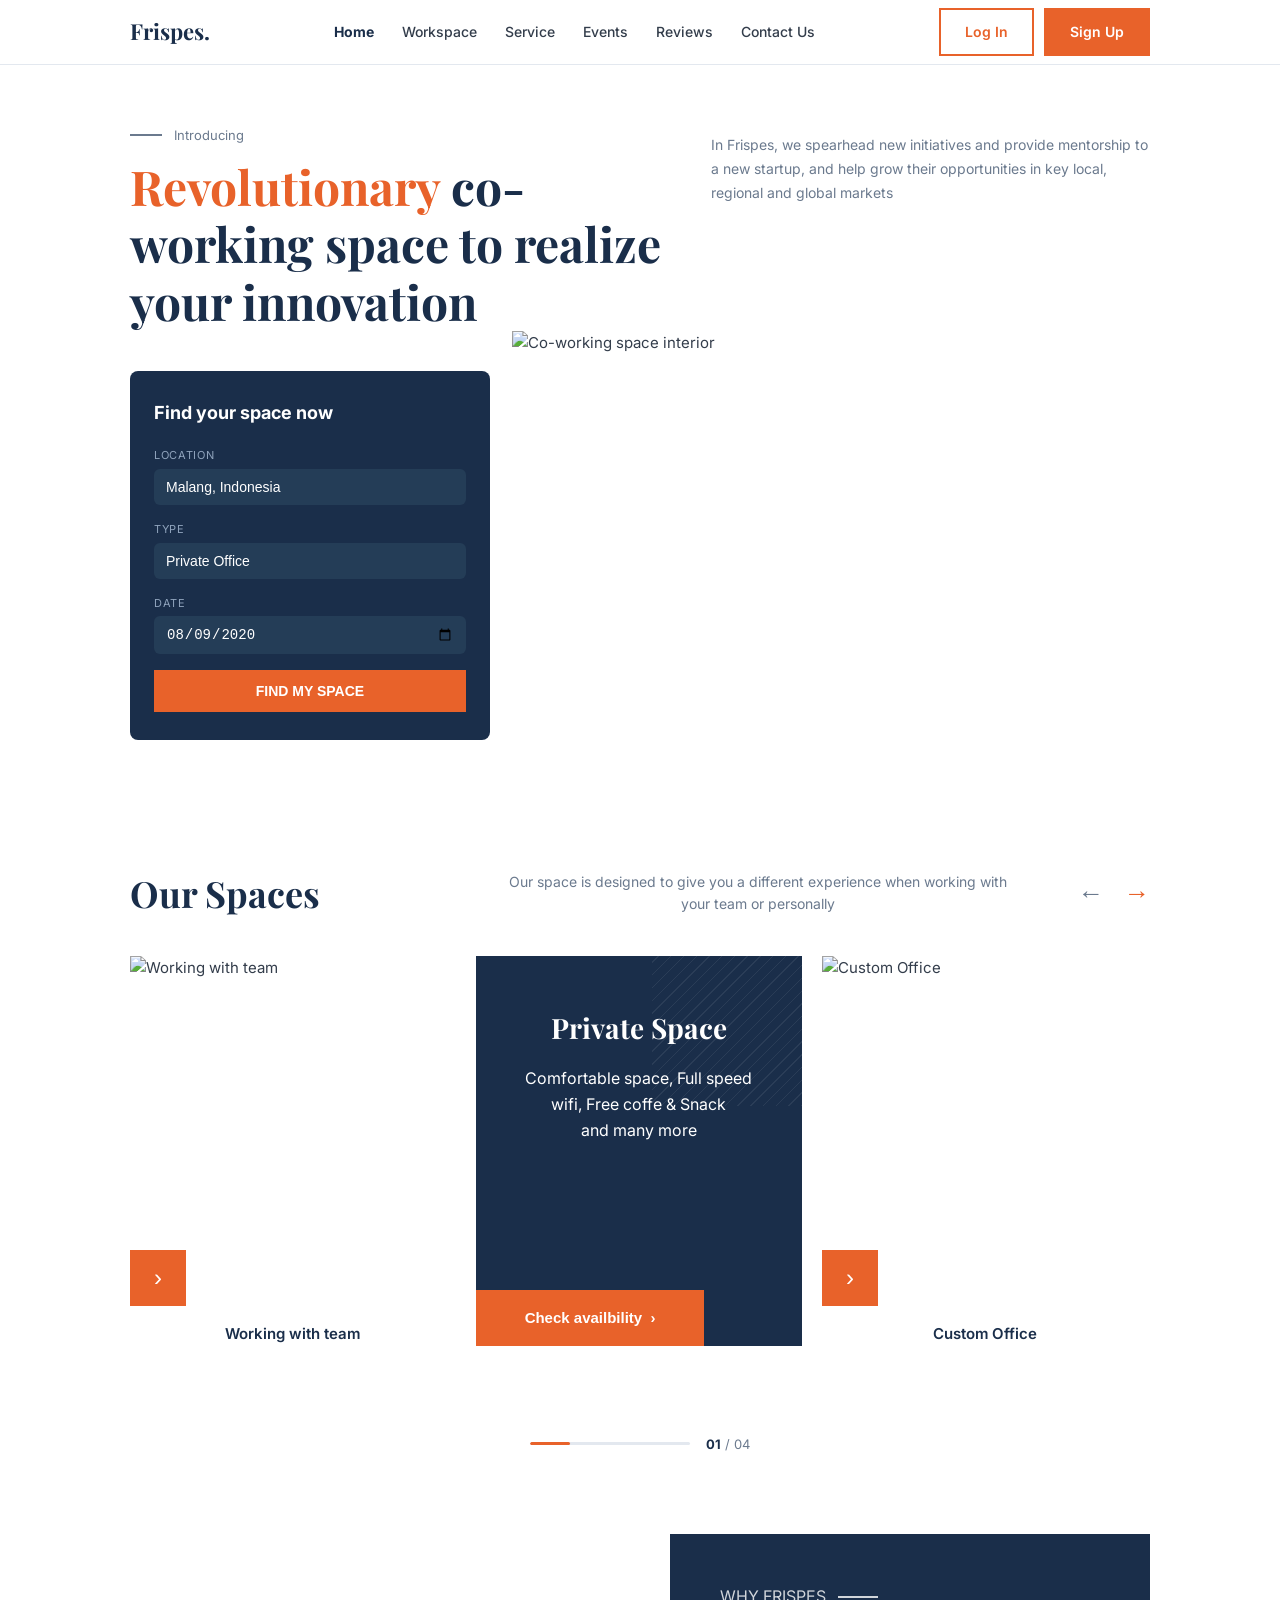
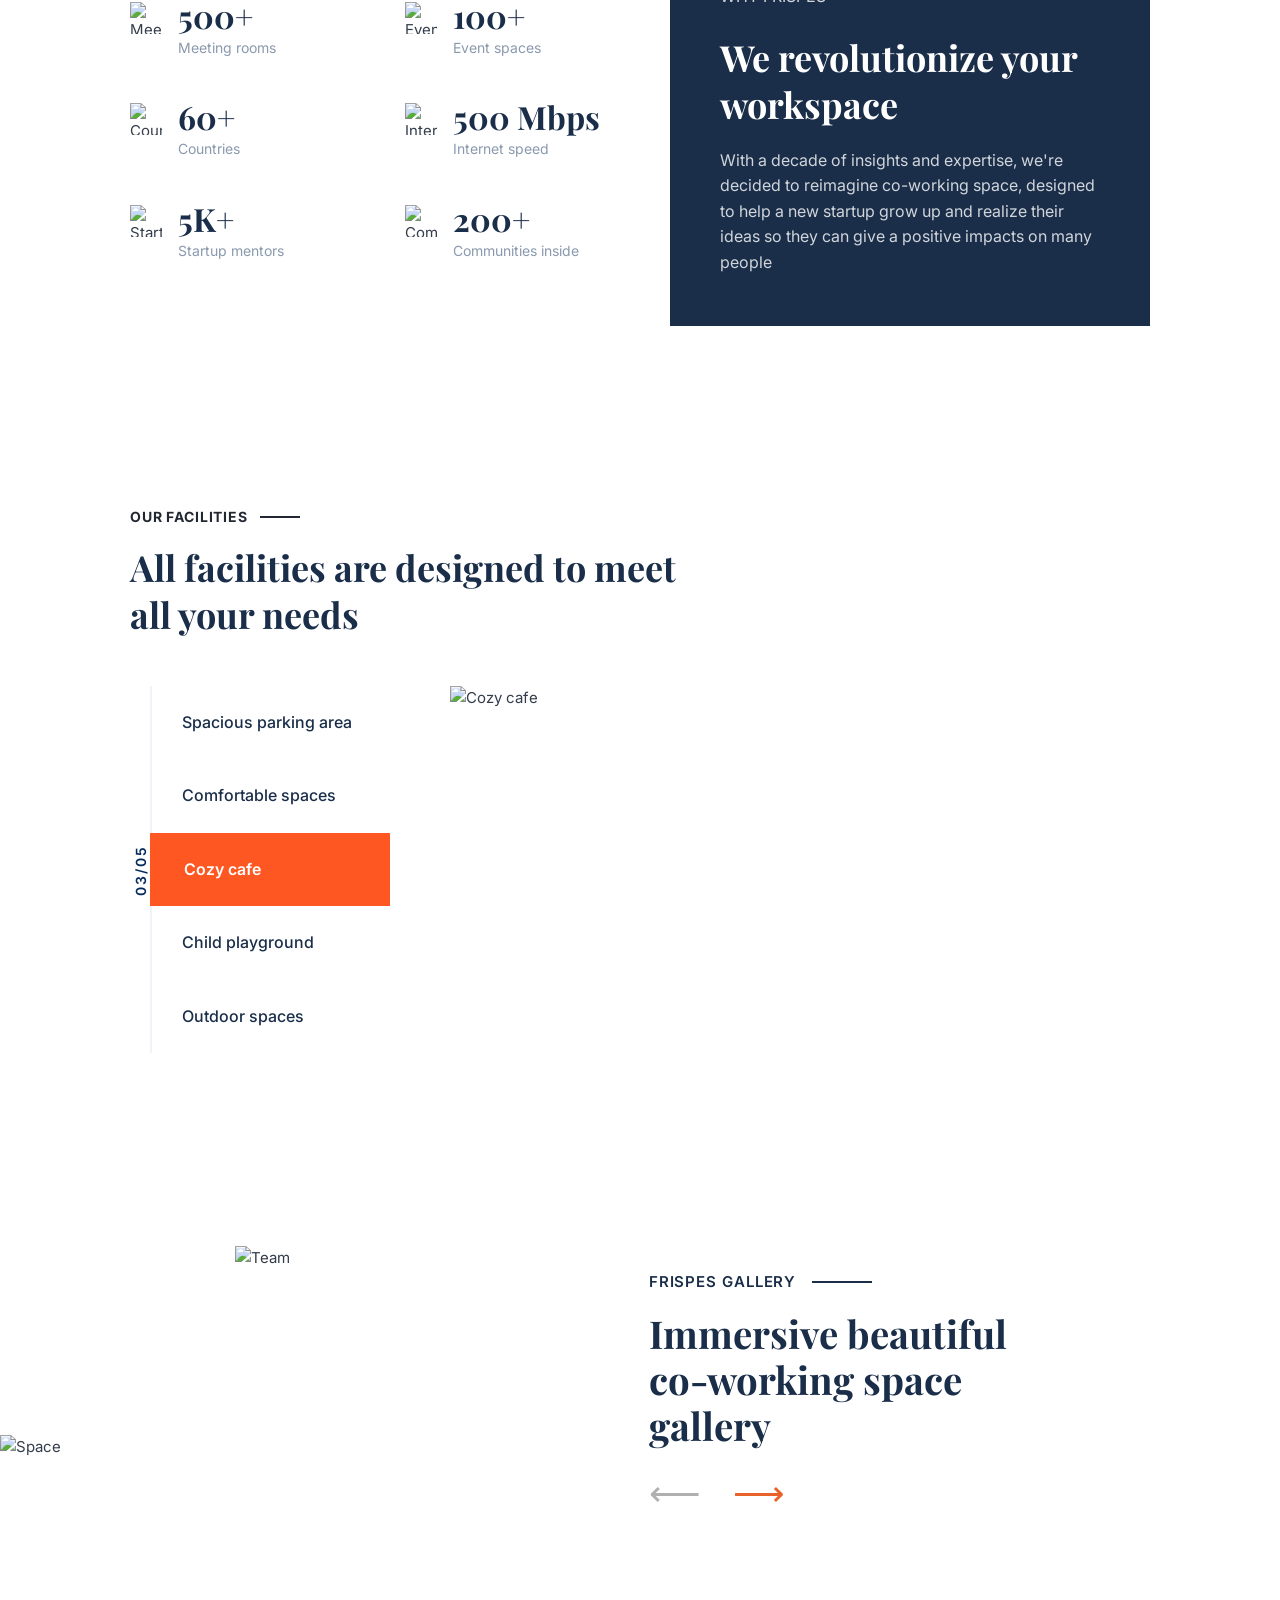
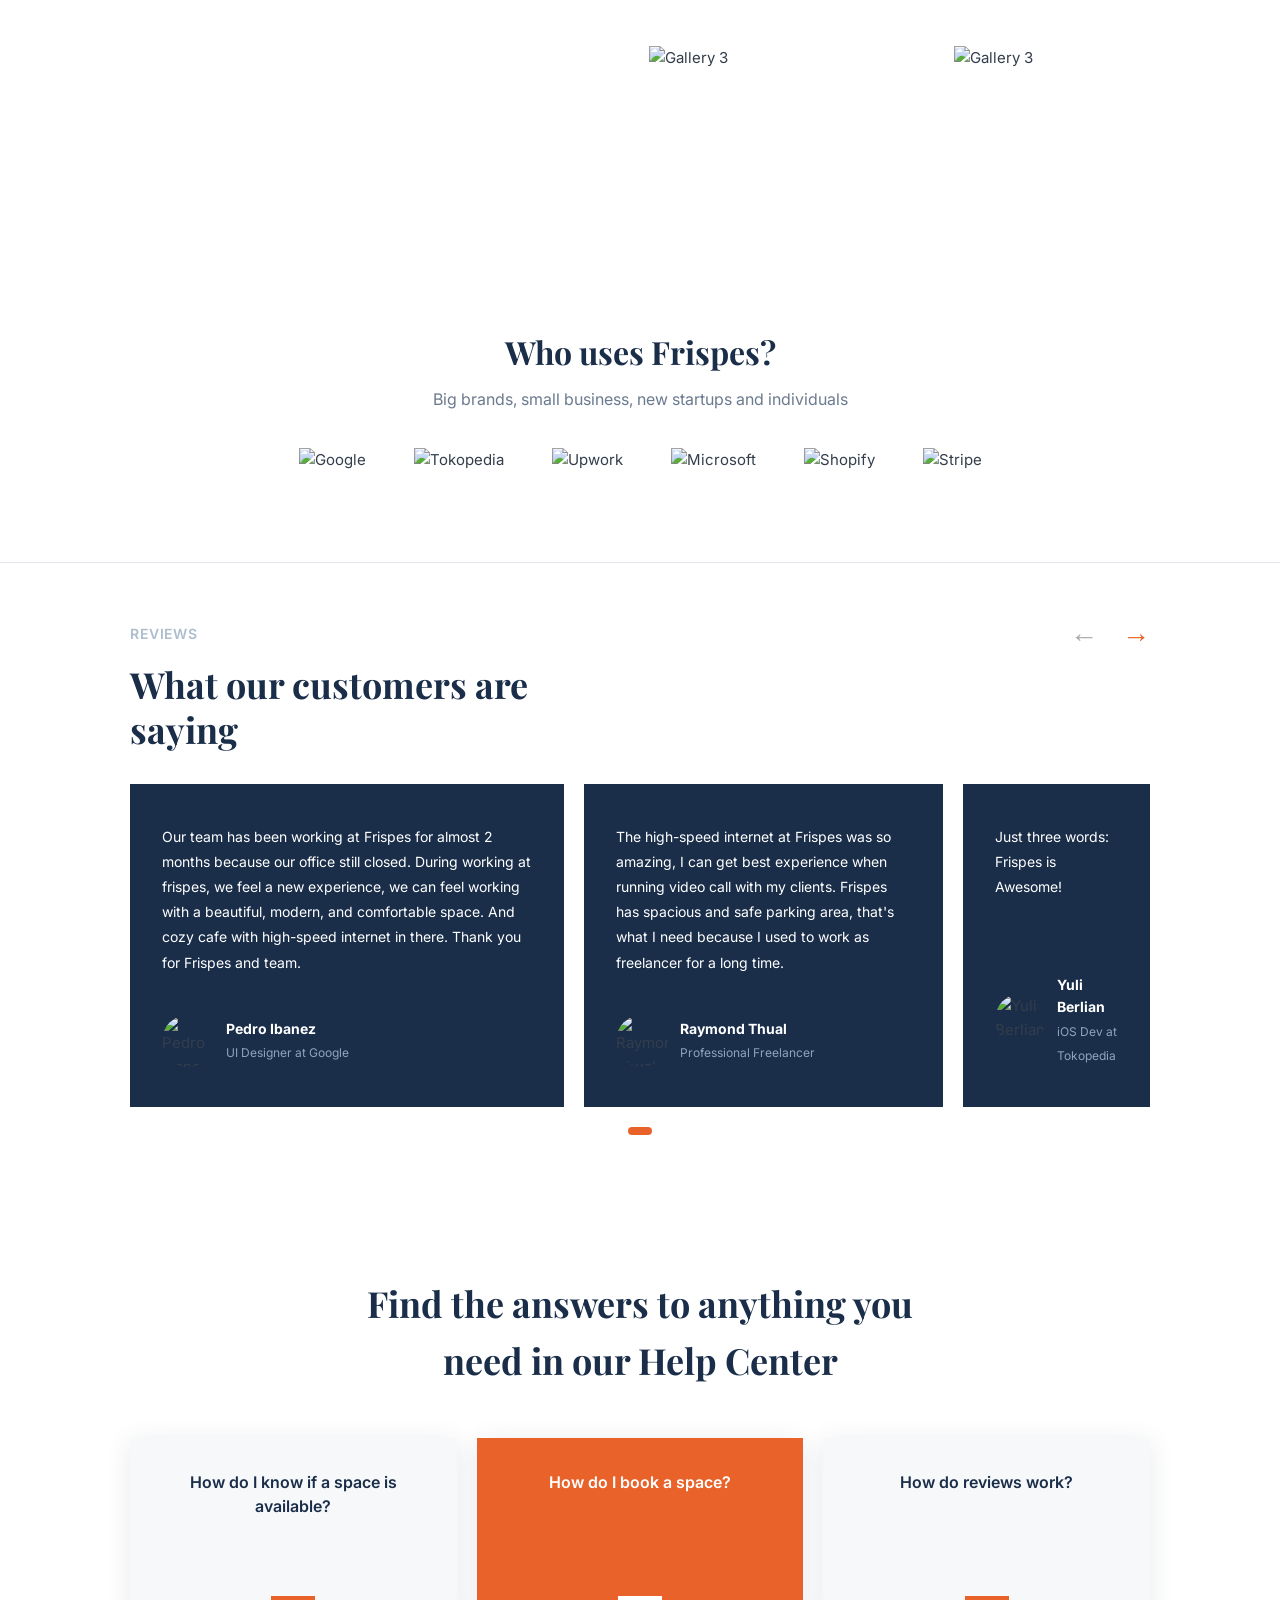
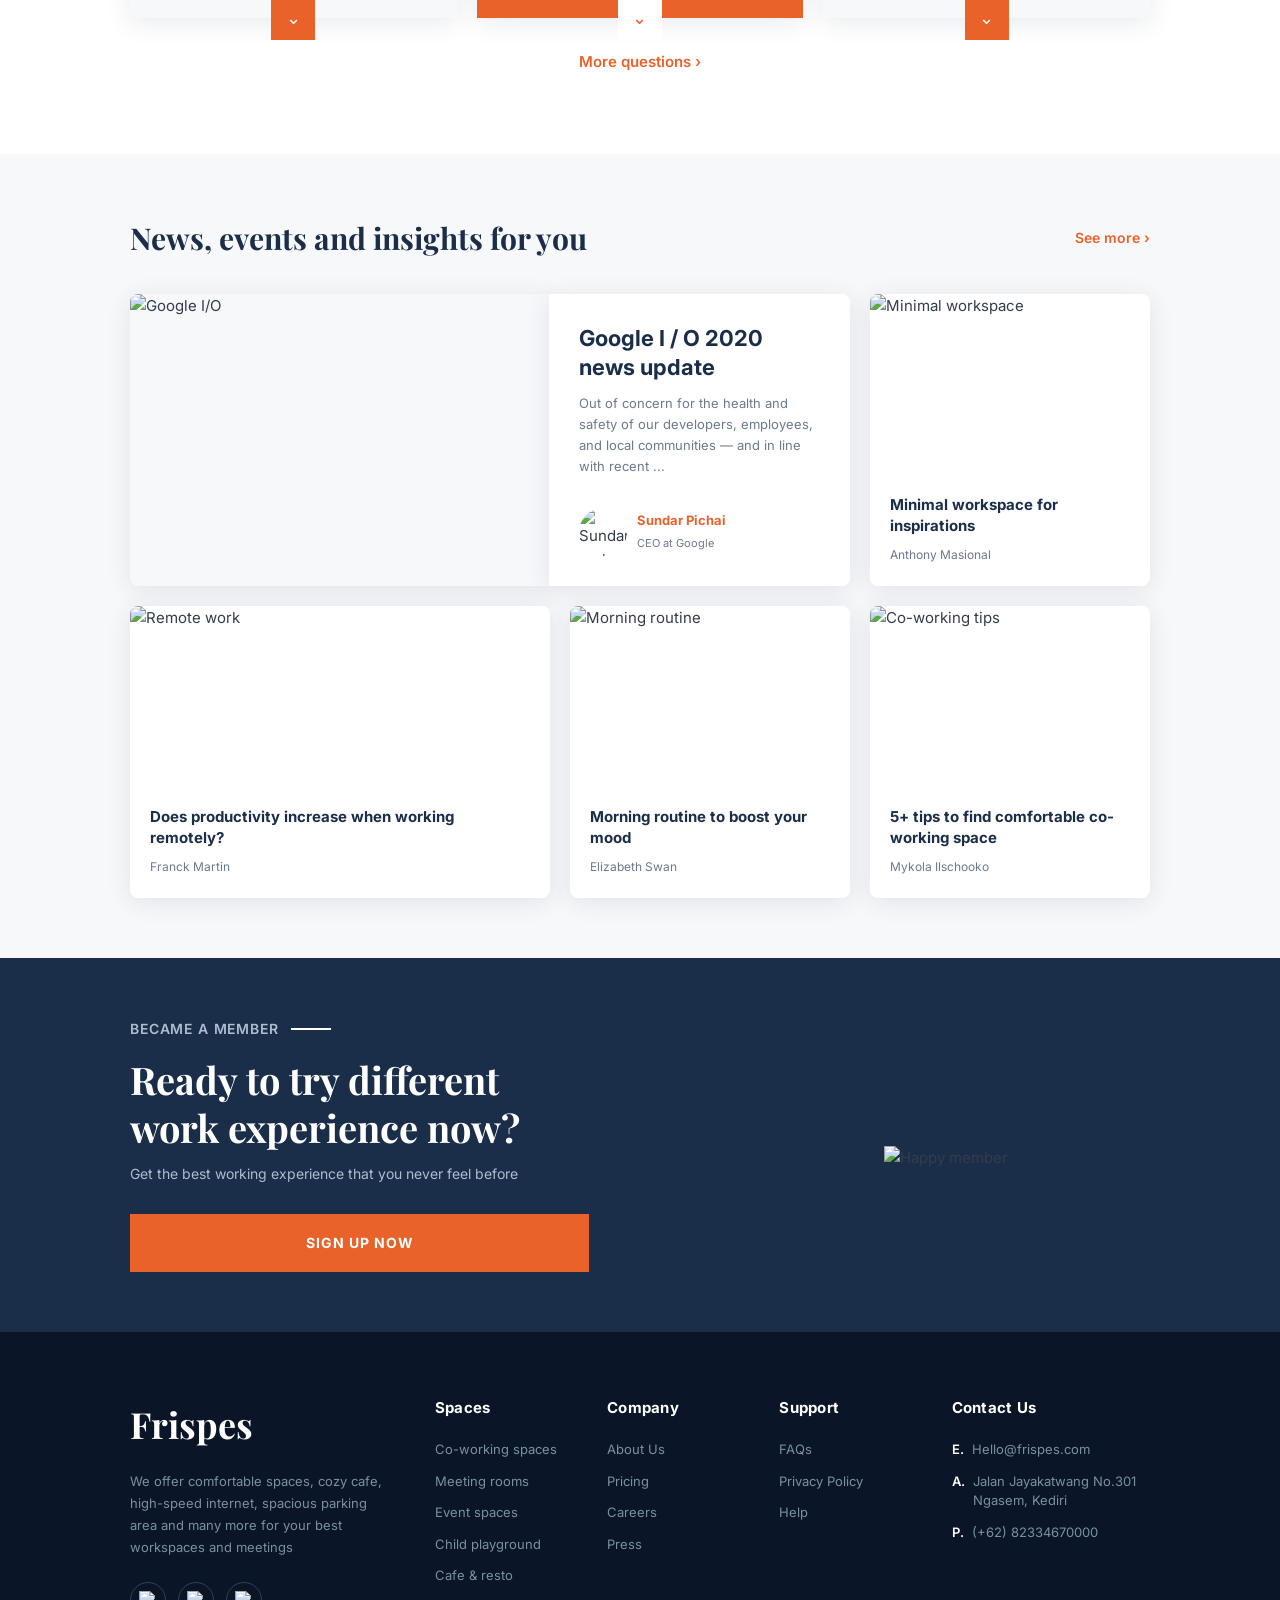
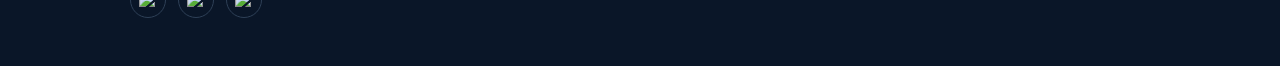
==== index.html @ fd24950b "Add files via upload" ====
<!DOCTYPE html>
<html lang="en">
<head>
  <meta charset="UTF-8" />
  <meta name="viewport" content="width=device-width, initial-scale=1.0" />
  <title>Frispes – Revolutionary Co-Working Space</title>
  <link rel="stylesheet" href="style.css" />
  <link href="https://fonts.googleapis.com/css2?family=Inter:wght@400;500;600;700&family=Playfair+Display:wght@700&display=swap" rel="stylesheet" />
</head>
<body>

  <!-- HEADER / NAV -->
  <header class="header" id="header">
    <div class="container header__inner">
      <a href="#" class="logo">Frispes.</a>
      <nav class="nav" id="nav">
        <ul class="nav__list">
          <li><a href="#" class="nav__link active">Home</a></li>
          <li><a href="#spaces" class="nav__link">Workspace</a></li>
          <li><a href="#facilities" class="nav__link">Service</a></li>
          <li><a href="#news" class="nav__link">Events</a></li>
          <li><a href="#reviews" class="nav__link">Reviews</a></li>
          <li><a href="#faq" class="nav__link">Contact Us</a></li>
        </ul>
      </nav>
      <div class="header__actions">
        <a href="#" class="btn btn--ghost">Log In</a>
        <a href="#" class="btn btn--primary">Sign Up</a>
      </div>
      <button class="burger" id="burger" aria-label="Toggle menu" aria-expanded="false">
        <span></span><span></span><span></span>
      </button>
    </div>
  </header>

  <!-- MOBILE NAV OVERLAY -->
  <div class="mobile-nav" id="mobileNav">
    <ul class="mobile-nav__list">
      <li><a href="#" class="mobile-nav__link">Home</a></li>
      <li><a href="#spaces" class="mobile-nav__link">Workspace</a></li>
      <li><a href="#facilities" class="mobile-nav__link">Service</a></li>
      <li><a href="#news" class="mobile-nav__link">Events</a></li>
      <li><a href="#reviews" class="mobile-nav__link">Reviews</a></li>
      <li><a href="#faq" class="mobile-nav__link">Contact Us</a></li>
      <li class="mobile-nav__actions">
        <a href="#" class="btn btn--ghost">Log In</a>
        <a href="#" class="btn btn--primary">Sign Up</a>
      </li>
    </ul>
  </div>

  <main>

    <!-- HERO -->
    <section class="hero">
      <!-- Top row: title left, description right -->
      <div class="container">
        <div class="hero__top">
          <div class="hero__top-left">
            <p class="hero__intro"><span class="hero__line"></span> Introducing</p>
            <h1 class="hero__title">
              <span class="accent">Revolutionary</span> co-working space to realize your innovation
            </h1>
          </div>
          <div class="hero__top-right">
            <p class="hero__desc">In Frispes, we spearhead new initiatives and provide mentorship to a new startup, and help grow their opportunities in key local, regional and global markets</p>
          </div>
        </div>
      </div>

      <!-- Bottom row: search card left overlaps photo right -->
      <div class="hero__stage">
        <div class="container hero__stage-inner">
          <div class="hero__search">
            <h3 class="search__title">Find your space now</h3>
            <div class="search__field">
              <label>Location</label>
              <select>
                <option>Malang, Indonesia</option>
                <option>Jakarta, Indonesia</option>
                <option>Surabaya, Indonesia</option>
              </select>
            </div>
            <div class="search__field">
              <label>Type</label>
              <select>
                <option>Private Office</option>
                <option>Co-working Space</option>
                <option>Meeting Room</option>
              </select>
            </div>
            <div class="search__field">
              <label>Date</label>
              <input type="date" value="2020-08-09" />
            </div>
            <button class="btn btn--primary btn--full">FIND MY SPACE</button>
          </div>
        </div>
        <!-- Photo bleeds to the right edge -->
        <div class="hero__photo">
          <img src="images/firstimage.png" alt="Co-working space interior" />
        </div>
      </div>
    </section>

   <section class="spaces" id="spaces">
  <div class="container">
    
    <div class="spaces__header">
      <h2 class="section-title">Our Spaces</h2>
      <div class="spaces__header-right">
        <p class="section-desc">Our space is designed to give you a different experience when working with your team or personally</p>
        <div class="spaces__arrows">
          <button class="spaces-arrow spaces-arrow--prev" id="spacesPrev" aria-label="Previous">&#8592;</button>
          <button class="spaces-arrow spaces-arrow--next" id="spacesNext" aria-label="Next">&#8594;</button>
        </div>
      </div>
    </div>

    <div class="spaces__track-wrap">
      <div class="spaces__track" id="spacesSlider">

        <div class="scard scard--img">
          <div class="scard__img-wrap">
            <img src="images/ourspaceimage1.png" alt="Working with team" />
            <button class="scard__arrow">&#8250;</button>
          </div>
          <p class="scard__label">Working with team</p>
        </div>

        <div class="scard scard--dark">
          <div class="scard__pattern"></div>
          <div class="scard__dark-body">
            <h3>Private Space</h3>
            <p>Comfortable space, Full speed<br>wifi, Free coffe &amp; Snack<br>and many more</p>
          </div>
          <button class="scard__check">Check availbility &nbsp;&#8250;</button>
        </div>

        <div class="scard scard--img">
          <div class="scard__img-wrap">
            <img src="images/ourspaceimage2.png" alt="Custom Office" />
            <button class="scard__arrow">&#8250;</button>
          </div>
          <p class="scard__label">Custom Office</p>
        </div>

        <div class="scard scard--img">
          <div class="scard__img-wrap">
            <img src="images/ourspaceimage3.png" alt="Co-working Space" />
            <button class="scard__arrow">&#8250;</button>
          </div>
          <p class="scard__label">Co-working Space</p>
        </div>

      </div>
    </div>
    
  </div>
</section>

    <div class="spaces__footer">
      <div class="spaces__progress">
        <div class="spaces__progress-bar" id="spacesBar"></div>
      </div>
      <p class="spaces__counter"><strong id="spacesIdx">01</strong> / 04</p>
    </div>

  </div>
</section>

    <!-- STATS + WHY FRISPES -->
 <section class="stats-why">
  <div class="container stats-why__inner">
    
    <div class="stats">
      <div class="stat">
        <img src="images/iconsection3.png" alt="Meeting rooms" class="stat__icon" />
        <div>
          <strong>500+</strong>
          <span>Meeting rooms</span>
        </div>
      </div>
      <div class="stat">
        <img src="images/icon2section3.png" alt="Event spaces" class="stat__icon" />
        <div>
          <strong>100+</strong>
          <span>Event spaces</span>
        </div>
      </div>
      <div class="stat">
        <img src="images/icon6section3.png" alt="Countries" class="stat__icon" />
        <div>
          <strong>60+</strong>
          <span>Countries</span>
        </div>
      </div>
      <div class="stat">
        <img src="images/icon3section3.png" alt="Internet speed" class="stat__icon" />
        <div>
          <strong>500 Mbps</strong>
          <span>Internet speed</span>
        </div>
      </div>
      <div class="stat">
        <img src="images/icon4section3.png" alt="Startup mentors" class="stat__icon" />
        <div>
          <strong>5K+</strong>
          <span>Startup mentors</span>
        </div>
      </div>
      <div class="stat">
        <img src="images/icon5section3.png" alt="Communities inside" class="stat__icon" />
        <div>
          <strong>200+</strong>
          <span>Communities inside</span>
        </div>
      </div>
    </div>
    <div class="why-card">
      <p class="why-card__eyebrow">Why Frispes <span class="why-card__line"></span></p>
      <h2>We revolutionize your workspace</h2>
      <p>With a decade of insights and expertise, we're decided to reimagine co-working space, designed to help a new startup grow up and realize their ideas so they can give a positive impacts on many people</p>
    </div>

  </div>
</section>

    <!-- FACILITIES -->
    <section class="facilities" id="facilities">
      <div class="container">
        <p class="eyebrow">Our Facilities <span class="eyebrow__line"></span></p>
        <h2 class="section-title">All facilities are designed to meet all your needs</h2>

 <div class="facilities__inner">
  <div class="facilities__tabs">
    <div class="facilities__counter">03/05</div>
    <ul class="tab-list" id="facilityTabs">
      <li class="tab-item">Spacious parking area</li>
      <li class="tab-item">Comfortable spaces</li>
      <li class="tab-item active">Cozy cafe</li> 
      <li class="tab-item">Child playground</li>
      <li class="tab-item">Outdoor spaces</li>
    </ul>
  </div>
  
  <!-- ПРАВА ЧАСТИНА (ВСІ ТВОЇ ФОТО ТУТ) -->
  <div class="facilities__img" id="facilityImages">
    <!-- Просто міняй src у цих тегах на свої фото -->
    <img src="images/parking.png" alt="Parking" />
    <img src="images/comfortable.png" alt="Spaces" />
    <img src="images/facilitiessectionoimage.png" alt="Cozy cafe" class="active" /> <!-- Ця фотка активна за замовчуванням -->
    <img src="images/playground.png" alt="Playground" />
    <img src="images/outdoor.png" alt="Outdoor" />
            </div>
        </div>
      </div>
    </section>

    <!-- GALLERY -->
<section class="gallery">
  <div class="gallery__bleed">
    <img src="images/immersive1.png" alt="Space" />
  </div>
  <div class="gallery__center">
    <img src="images/immersive2.png" alt="Team" />
  </div>
  <div class="gallery__right">
    <div class="gallery__text">
      <p class="eyebrow">Frispes gallery <span class="eyebrow__line"></span></p>
      <h2>Immersive beautiful co-working space gallery</h2>
      <div class="gallery__arrows">
        <button class="g-arrow g-arrow--prev">&#10229;</button>
        <button class="g-arrow g-arrow--next">&#10230;</button>
      </div>
    </div>
    <div class="gallery__thumbs">
         <img src="images/immersive3.png" alt="Gallery 3" />  <!-- ця є? -->
      <img src="images/immersive4.png" alt="Gallery 3" />
    </div>
  </div>
</section>

    <!-- WHO USES -->
    <section class="brands">
      <div class="container brands__inner">
        <h3>Who uses Frispes?</h3>
        <p>Big brands, small business, new startups and individuals</p>
        <div class="brands__logos">
          <img src="images/google.png" alt="Google" />
          <img src="images/tokopedia.png" alt="Tokopedia" />
          <img src="images/upmywork.png" alt="Upwork" />
          <img src="images/microsoft.png" alt="Microsoft" />
          <img src="images/shopify.png" alt="Shopify" />
          <img src="images/stripe.png" alt="Stripe" />
        </div>
      </div>
    </section>

    <!-- REVIEWS -->
    <section class="reviews" id="reviews">
      <div class="container">
        <div class="section-header">
          <div class="section-header__left">
            <p class="eyebrow">Reviews <span class="eyebrow__line"></span></p>
            <h2 class="section-title">What our customers are saying</h2>
          </div>
          <div class="section-header__right">
            <div class="slider-arrows">
              <button class="arrow arrow--prev" id="reviewsPrev" aria-label="Previous">&#8592;</button>
              <button class="arrow arrow--next" id="reviewsNext" aria-label="Next">&#8594;</button>
            </div>
          </div>
        </div>

        <div class="reviews__grid" id="reviewsSlider">
          <div class="review-card review-card--dark">
            <p>Our team has been working at Frispes for almost 2 months because our office still closed. During working at frispes, we feel a new experience, we can feel working with a beautiful, modern, and comfortable space. And cozy cafe with high-speed internet in there. Thank you for Frispes and team.</p>
            <div class="review-card__author">
              <img src="images/pedroilbanez.png" alt="Pedro Ibanez" />
              <div>
                <strong>Pedro Ibanez</strong>
                <span>UI Designer at Google</span>
              </div>
            </div>
          </div>
          <div class="review-card">
            <p>The high-speed internet at Frispes was so amazing, I can get best experience when running video call with my clients. Frispes has spacious and safe parking area, that's what I need because I used to work as freelancer for a long time.</p>
            <div class="review-card__author">
              <img src="images/raymondthual.png" alt="Raymond Thual" />
              <div>
                <strong>Raymond Thual</strong>
                <span>Professional Freelancer</span>
              </div>
            </div>
          </div>
          <div class="review-card">
            <p>Just three words: Frispes is Awesome!</p>
            <div class="review-card__author">
              <img src="images/yuliverlian.png" alt="Yuli Berlian" />
              <div>
                <strong>Yuli Berlian</strong>
                <span>iOS Dev at Tokopedia</span>
              </div>
            </div>
          </div>
        </div>

        <div class="slider-dots" id="reviewsDots">
          <span class="dot active"></span>
          <span class="dot"></span>
          <span class="dot"></span>
        </div>
      </div>
    </section>

    <!-- FAQ -->
    <section class="faq" id="faq">
      <div class="container faq__inner">
        <h2>Find the answers to anything you need in our Help Center</h2>
        <div class="faq__cards">
          <div class="faq-card">
            <p>How do I know if a space is available?</p>
            <button class="faq-card__btn">&#8964;</button>
          </div>
          <div class="faq-card faq-card--active">
            <p>How do I book a space?</p>
            <button class="faq-card__btn">&#8964;</button>
          </div>
          <div class="faq-card">
            <p>How do reviews work?</p>
            <button class="faq-card__btn">&#8964;</button>
          </div>
        </div>
        <a href="#" class="faq__more">More questions &#8250;</a>
      </div>
    </section>

   <section class="news" id="news">
  <div class="container">
    <div class="news__header">
      <h2>News, events and insights for you</h2>
      <a href="#" class="news__more">See more &#8250;</a>
    </div>

    <div class="news__grid">

      <div class="news-feat-img">
        <img src="images/news1.png" alt="Google I/O" />
      </div>

      <div class="news-feat-text">
        <h3>Google I / O 2020 news update</h3>
        <p>Out of concern for the health and safety of our developers, employees, and local communities — and in line with recent ...</p>
        <div class="news-card__author">
          <img src="images/sundari.png" alt="Sundar Pichai" />
          <div>
            <strong>Sundar Pichai</strong>
            <span>CEO at Google</span>
          </div>
        </div>
      </div>

      <div class="news-card news-small">
        <img src="images/news2.png" alt="Minimal workspace" />
        <div class="news-card__body">
          <h4>Minimal workspace for inspirations</h4>
          <span>Anthony Masional</span>
        </div>
      </div>

      <div class="news-card news-small">
        <img src="images/news3.png" alt="Remote work" />
        <div class="news-card__body">
          <h4>Does productivity increase when working remotely?</h4>
          <span>Franck Martin</span>
        </div>
      </div>

      <div class="news-card news-small">
        <img src="images/news4.png" alt="Morning routine" />
        <div class="news-card__body">
          <h4>Morning routine to boost your mood</h4>
          <span>Elizabeth Swan</span>
        </div>
      </div>

      <div class="news-card news-small">
        <img src="images/news5.png" alt="Co-working tips" />
        <div class="news-card__body">
          <h4>5+ tips to find comfortable co-working space</h4>
          <span>Mykola Ilschooko</span>
        </div>
      </div>

    </div>
  </div>
</section>

    <!-- CTA BANNER -->
    <section class="cta-banner">
      <div class="container cta-banner__inner">
        <div class="cta-banner__text">
          <p class="eyebrow">Became a member <span class="eyebrow__line"></span></p>
          <h2>Ready to try different work experience now?</h2>
          <p>Get the best working experience that you never feel before</p>
          <a href="#" class="btn btn--primary">SIGN UP NOW</a>
        </div>
        <div class="cta-banner__img">
          <img src="images/workerindia.png" alt="Happy member" />
        </div>
      </div>
    </section>

  </main>

  <!-- FOOTER -->
 <footer class="footer">
  <div class="container footer__inner">
    <div class="footer__brand">
      <a href="#" class="logo logo--white">Frispes</a>
      <p>We offer comfortable spaces, cozy cafe, high-speed internet, spacious parking area and many more for your best workspaces and meetings</p>
    <div class="footer__socials">
  <a href="#" aria-label="Instagram" class="footer__social-link">
    <img src="images/instagramicon.png" alt="Instagram">
  </a>
  <a href="#" aria-label="YouTube" class="footer__social-link">
    <img src="images/youtubeicon.png" alt="YouTube">
  </a>
  <a href="#" aria-label="Facebook" class="footer__social-link">
    <img src="images/facebookicon.png" alt="Facebook">
  </a>
</div>
    </div>

    <div class="footer__col">
      <h4>Spaces</h4>
      <ul>
        <li><a href="#">Co-working spaces</a></li>
        <li><a href="#">Meeting rooms</a></li>
        <li><a href="#">Event spaces</a></li>
        <li><a href="#">Child playground</a></li>
        <li><a href="#">Cafe &amp; resto</a></li>
      </ul>
    </div>
    <div class="footer__col">
      <h4>Company</h4>
      <ul>
        <li><a href="#">About Us</a></li>
        <li><a href="#">Pricing</a></li>
        <li><a href="#">Careers</a></li>
        <li><a href="#">Press</a></li>
      </ul>
    </div>
    <div class="footer__col">
      <h4>Support</h4>
      <ul>
        <li><a href="#">FAQs</a></li>
        <li><a href="#">Privacy Policy</a></li>
        <li><a href="#">Help</a></li>
      </ul>
    </div>
    <div class="footer__col">
      <h4>Contact Us</h4>
      <ul class="footer__contact">
        <li><span class="contact-label">E.</span> Hello@frispes.com</li>
        <li><span class="contact-label">A.</span> Jalan Jayakatwang No.301 Ngasem, Kediri</li>
        <li><span class="contact-label">P.</span> (+62) 82334670000</li>
      </ul>
    </div>
  </div>
</footer>

  <script src="script.js"></script>
</body>
</html>
---- style.css ----
/* =========================================
   FRISPES – style.css
   Mobile-first, breakpoints:
   320–480 | 481–768 | 769–1024 | 1025–1200 | 1201+
   ========================================= */

/* --- RESET & BASE --- */
*, *::before, *::after { box-sizing: border-box; margin: 0; padding: 0; }

:root {
  --navy:   #1A2E4A;
  --orange: #E8622A;
  --white:  #FFFFFF;
  --light:  #F7F8FA;
  --text:   #333D4B;
  --muted:  #6B7A8E;
  --border: #E3E8EF;

  --font-body:    'Inter', sans-serif;
  --font-display: 'Playfair Display', serif;

  --radius: 8px;
  --shadow: 0 4px 24px rgba(26,46,74,.10);
  --transition: .25s ease;

  --container: 1180px;
  --px: 20px;
}

html { scroll-behavior: smooth; }

body {
  font-family: var(--font-body);
  color: var(--text);
  background: var(--white);
  line-height: 1.6;
  font-size: 15px;
}

img { display: block; max-width: 100%; height: auto; object-fit: cover; }
ul  { list-style: none; }
a   { text-decoration: none; color: inherit; }

/* --- UTILITIES --- */
.container {
  width: 100%;
  max-width: var(--container);
  margin: 0 auto;
  padding: 0 var(--px);
}

.accent { color: var(--orange); }

.btn {
  display: inline-flex;
  align-items: center;
  justify-content: center;
  gap: 6px;
  padding: 11px 24px;
  font-size: 14px;
  font-weight: 600;
  cursor: pointer;
  transition: var(--transition);
  border: 2px solid transparent;
  white-space: nowrap;
}
.btn--primary {
  background: var(--orange);
  color: var(--white);
  border-color: var(--orange);
}
.btn--primary:hover { background: #c94e1a; border-color: #c94e1a; }
.btn--ghost {
  background: transparent;
  color: var(--orange);
  border-color: var(--orange);
}
.btn--ghost:hover { background: var(--orange); color: var(--white); }
.btn--full { width: 100%; }

.eyebrow {
  display: flex;
  align-items: center;
  gap: 12px;
  font-size: 13px;
  font-weight: 600;
  color: var(--navy);
  text-transform: uppercase;
  letter-spacing: .06em;
  margin-bottom: 12px;
}

.section-title {
  font-family: var(--font-display);
  font-size: clamp(22px, 4vw, 36px);
  color: var(--navy);
  line-height: 1.25;
}

.section-header {
  display: flex;
  flex-wrap: wrap;
  gap: 16px;
  align-items: flex-start;
  justify-content: space-between;
  margin-bottom: 32px;
}
.section-header__left { flex: 1 1 200px; }
.section-header__right {
  flex: 1 1 200px;
  display: flex;
  flex-direction: column;
  align-items: flex-end;
  gap: 12px;
}
.section-header__right .section-desc {
  color: var(--muted);
  font-size: 14px;
  text-align: right;
}

.slider-arrows {
  display: flex;
  gap: 10px;
}
.arrow {
  width: 40px;
  height: 40px;
  border-radius: 50%;
  border: 2px solid var(--border);
  background: var(--white);
  cursor: pointer;
  font-size: 18px;
  display: flex;
  align-items: center;
  justify-content: center;
  transition: var(--transition);
}
.arrow--next { border-color: var(--orange); color: var(--orange); }
.arrow:hover { background: var(--orange); color: var(--white); border-color: var(--orange); }

.slider-dots {
  display: flex;
  justify-content: center;
  gap: 8px;
  margin-top: 20px;
}
.dot {
  width: 8px;
  height: 8px;
  border-radius: 50%;
  background: var(--border);
  cursor: pointer;
  transition: var(--transition);
}
.dot.active { background: var(--orange); width: 24px; border-radius: 4px; }

/* --- HEADER --- */
.header {
  position: sticky;
  top: 0;
  z-index: 100;
  background: var(--white);
  border-bottom: 1px solid var(--border);
}
.header__inner {
  display: flex;
  align-items: center;
  justify-content: space-between;
  height: 64px;
  gap: 16px;
}

.logo {
  font-family: var(--font-display);
  font-size: 22px;
  font-weight: 700;
  color: var(--navy);
  flex-shrink: 0;
}
.logo--white { color: var(--white); }

.nav { display: none; }

.nav__list {
  display: flex;
  gap: 28px;
}
.nav__link {
  font-size: 14px;
  font-weight: 500;
  color: var(--text);
  transition: var(--transition);
}
.nav__link:hover, .nav__link.active { color: var(--navy); font-weight: 700; }

.header__actions {
  display: none;
  gap: 10px;
  align-items: center;
}

.burger {
  display: flex;
  flex-direction: column;
  gap: 5px;
  background: none;
  border: none;
  cursor: pointer;
  padding: 6px;
  flex-shrink: 0;
}
.burger span {
  display: block;
  width: 24px;
  height: 2px;
  background: var(--navy);
  border-radius: 2px;
  transition: var(--transition);
}
.burger.open span:nth-child(1) { transform: translateY(7px) rotate(45deg); }
.burger.open span:nth-child(2) { opacity: 0; }
.burger.open span:nth-child(3) { transform: translateY(-7px) rotate(-45deg); }

/* MOBILE NAV */
.mobile-nav {
  position: fixed;
  inset: 64px 0 0 0;
  background: var(--white);
  z-index: 99;
  padding: 32px 20px;
  transform: translateX(100%);
  transition: transform .3s ease;
}
.mobile-nav.open { transform: translateX(0); }
.mobile-nav__list { display: flex; flex-direction: column; gap: 24px; }
.mobile-nav__link {
  font-size: 18px;
  font-weight: 600;
  color: var(--navy);
}
.mobile-nav__actions { display: flex; gap: 12px; padding-top: 12px; }

/* --- HERO --- */
.hero {
  background: var(--white);
  padding-top: 40px;
  overflow: hidden;
}

/* TOP ROW: title left | desc right */
.hero__top {
  display: flex;
  flex-direction: column;
  gap: 16px;
  margin-bottom: 32px;
}
.hero__top-left { flex: 1; }
.hero__top-right { flex: 0 0 auto; }

.hero__intro {
  display: flex;
  align-items: center;
  gap: 12px;
  font-size: 13px;
  color: var(--muted);
  margin-bottom: 12px;
}
.hero__line {
  display: inline-block;
  width: 32px;
  height: 2px;
  background: var(--muted);
}
.hero__title {
  font-family: var(--font-display);
  font-size: clamp(26px, 5vw, 48px);
  color: var(--navy);
  line-height: 1.2;
}
.hero__desc {
  color: var(--muted);
  font-size: 14px;
  line-height: 1.7;
}

/* BOTTOM: search card overlaps photo */
.hero__stage {
  position: relative;
  min-height: 320px;
}
.hero__stage-inner {
  position: relative;
  z-index: 2;
}
.hero__search {
  background: var(--navy);
  color: var(--white);
  padding: 28px 24px;
  border-radius: var(--radius);
  display: flex;
  flex-direction: column;
  gap: 16px;
  width: 100%;
  max-width: 340px;
}
.search__title {
  font-size: 18px;
  font-weight: 700;
  margin-bottom: 4px;
}
.search__field {
  display: flex;
  flex-direction: column;
  gap: 4px;
}
.search__field label {
  font-size: 11px;
  color: #8fa3bc;
  text-transform: uppercase;
  letter-spacing: .06em;
}
.search__field select,
.search__field input {
  background: #243d57;
  border: none;
  color: var(--white);
  padding: 10px 12px;
  border-radius: 6px;
  font-size: 14px;
  width: 100%;
  appearance: none;
  -webkit-appearance: none;
}
.search__field select:focus,
.search__field input:focus { outline: 2px solid var(--orange); }

/* Photo: on mobile just shows below */
.hero__photo { display: none; }

/* --- SPACES --- */
.spaces { padding: 60px 0; }

.spaces__header {
  display: flex;
  align-items: center; /* Вирівнює всі елементи по вертикалі на одну висоту */
  justify-content: space-between; /* Розносить заголовок наліво, а текст зі стрілками - направо */
  margin-bottom: 40px;
  gap: 20px;
  flex-wrap: wrap; 
}

.spaces__header-right {
  display: flex;
  flex-direction: row; /* Розміщує текст і стрілки в один горизонтальний ряд */
  align-items: center; /* Центрує текст і стрілки по вертикалі між собою */
  justify-content: flex-end; /* Притискає блок до правого краю */
  gap: 60px; /* Відстань між текстом і блоком зі стрілками */
  flex: 1;
}

.spaces__header-right .section-desc {
  color: #6B7A8E;
  font-size: 14px;
  text-align: center; /* Відцентровує сам текст */
  max-width: 520px; /* Зберігає розбиття на 2 рядки */
  margin: 0;
}

.spaces__arrows {
  display: flex;
  gap: 20px;
  align-items: center;
}
.spaces-arrow {
  background: none;
  border: none;
  cursor: pointer;
  font-size: 26px;
  color: #6B7A8E;
  line-height: 1;
  padding: 0;
  transition: opacity .2s;
}
.spaces-arrow--next { color: #E8622A; }
.spaces-arrow:hover  { opacity: .6; }

/* Track */
.spaces__track-wrap { overflow: hidden; }
.spaces__track {
  display: flex;
  gap: 20px;
  transition: transform .4s ease;
  align-items: stretch;
}

/* Cards — 3 visible on desktop */
.scard {
  flex: 0 0 calc(33.333% - 14px);
  display: flex;
  flex-direction: column;
}

/* Image card */
.scard--img .scard__img-wrap {
  position: relative;
  border-radius: 0;
  overflow: hidden;
  flex: 1; /* Дозволяє обгортці тягнутися на всю висоту картки */
  display: flex; /* Допомагає уникнути мікро-відступів знизу */
}
.scard--img .scard__img-wrap img {
  width: 100%;
  height: 100%; /* Змінюємо з 340px на 100%, щоб вона ідеально заповнювала весь простір */
  object-fit: cover;
  display: block;
}
.scard__arrow {
  position: absolute;
  bottom: 0; /* Садимо в самий низ кутка */
  left: 0;   /* Садимо в самий лівий край */
  width: 56px;  /* Робимо її чітким квадратом */
  height: 56px; /* Висота збігається з висотою кнопки сусідньої картки */
  background: #E8622A;
  color: #fff;
  border: none;
  border-radius: 0; /* Перетворюємо коло на квадрат */
  font-size: 24px;
  cursor: pointer;
  display: flex;
  align-items: center;
  justify-content: center;
}
.scard__label {
  text-align: center;
  font-size: 15px;
  font-weight: 600;
  color: #1A2E4A;
  margin-top: 16px;
}

/* Dark card */
.scard--dark {
  background: #1A2E4A;
  border-radius: 0; /* Повністю прибираємо заокруглення картки */
  overflow: hidden;
  display: flex;
  flex-direction: column;
  justify-content: flex-start; /* Змінюємо на flex-start, бо кнопка тепер позиціонується окремо */
  min-height: 390px;
  position: relative;
}
.scard__pattern {
  position: absolute;
  top: 0; right: 0;
  width: 150px;
  height: 150px;
  background-image: repeating-linear-gradient(
    -45deg,
    rgba(255,255,255,.07) 0px,
    rgba(255,255,255,.07) 1px,
    transparent 1px,
    transparent 9px
  );
}
.scard__dark-body {
  padding: 50px 28px 24px; /* Трохи збільшили верхній відступ для балансу */
  color: #fff;
  position: relative;
  z-index: 1;
}
.scard__dark-body h3 {
  font-family: 'Playfair Display', serif;
  font-size: 28px;
  font-weight: 700;
  margin-bottom: 16px;
  text-align: center;
}
.scard__dark-body p {
  font-size: 16px; /* Трохи збільшуємо для чіткості */
  color: #ffffff;  /* Робимо повністю білим, як на фото */
  line-height: 1.6;
  text-align: center;
  font-weight: 400; /* Нормальна вага шрифту */
  max-width: 270px; /* Обмежуємо ширину, щоб текст сам красиво розбивався на 3 рядки */
  margin: 0 auto;  /* Центруємо текстовий блок всередині картки */
}
.scard__check {
  position: absolute;
  bottom: 0;
  left: 0;
  width: 70%; /* Кнопка займає приблизно 70% ширини картки, як на фото */
  height: 56px; /* Фіксована висота для ідеальної форми */
  margin: 0; /* Повністю прибираємо старі відступи */
  background: #E8622A;
  color: #fff;
  border: none;
  border-radius: 0; /* Повністю прибираємо заокруглення кнопки */
  font-size: 15px;
  font-weight: 600;
  cursor: pointer;
  display: flex;
  align-items: center;
  justify-content: center;
  gap: 8px;
  transition: background .2s;
  z-index: 1;
}
.scard__check:hover { background: #c94e1a; }

/* Footer */
.spaces__footer {
  display: flex;
  align-items: center;
  justify-content: center;
  gap: 16px;
  margin-top: 28px;
}
.spaces__progress {
  width: 160px;
  height: 3px;
  background: #E3E8EF;
  border-radius: 2px;
  overflow: hidden;
}
.spaces__progress-bar {
  height: 100%;
  background: #E8622A;
  border-radius: 2px;
  width: 25%;
  transition: width .4s ease;
}
.spaces__counter {
  font-size: 13px;
  color: #6B7A8E;
}
.spaces__counter strong {
  color: #1A2E4A;
  font-weight: 700;
}

/* Mobile */
@media (max-width: 480px) {
  .scard { flex: 0 0 100%; }
  .scard--img .scard__img-wrap img { height: 220px; }
  .scard--dark { min-height: 280px; }
}
@media (min-width: 481px) and (max-width: 768px) {
  .scard { flex: 0 0 calc(50% - 10px); }
  .scard--img .scard__img-wrap img { height: 260px; }
}
/* --- STATS + WHY --- */
/* --- СЕКЦІЯ STATS + WHY --- */
section.stats-why {
  padding: 80px 0 !important; /* !important суто для перевірки, щоб точно спрацювало */
  background-color: #ffffff;
  width: 100%;
}

/* Головний контейнер (флекси поруч) */
.stats-why .stats-why__inner {
  display: flex !important;
  flex-direction: row !important;
  justify-content: space-between;
  align-items: center;
  gap: 50px;
}

/* СІТКА СТАТИСТИКИ — СУВОРІ 2 КОЛОНКИ */
.stats-why .stats {
  display: grid !important;
  grid-template-columns: repeat(2, 1fr) !important; /* Тільки 2 колонки, без варіантів */
  grid-column-gap: 60px !important;
  grid-row-gap: 40px !important;
  flex: 1;
}

/* Кожен окремий блок */
.stats-why .stat {
  display: flex !important;
  align-items: flex-start !important;
  gap: 16px;
}

/* Іконка */
.stats-why .stat__icon {
  width: 32px !important;
  height: 32px !important;
  object-fit: contain;
  flex-shrink: 0;
  margin-top: 4px;
}

/* Текст */
.stats-why .stat div {
  display: flex;
  flex-direction: column;
  gap: 4px;
}

/* Цифри */
.stats-why .stat strong {
  font-family: 'Playfair Display', serif;
  font-size: 32px;
  font-weight: 700;
  color: #1A2E4A;
  line-height: 1.1;
}

/* Підписи */
.stats-why .stat span {
  font-size: 14px;
  color: #8A99AD;
}

/* ТЕМНА КАРТКА ПРАВОРУЧ */
.stats-why .why-card {
  background: #1A2E4A !important;
  color: #ffffff;
  padding: 50px;
  max-width: 480px;
  flex: 1;
  border-radius: 0 !important; /* Прямі кути */
}

.stats-why .why-card__eyebrow {
  display: flex;
  align-items: center;
  gap: 12px;
  font-size: 15px;
  text-transform: uppercase;
  margin-bottom: 24px;
}

.stats-why .why-card__line {
  display: inline-block;
  width: 40px;
  height: 2px;
  background: #FFFFFF;
}

.stats-why .why-card h2 {
  font-family: 'Playfair Display', serif;
  font-size: 36px;
  line-height: 1.3;
  margin-bottom: 20px;
}

.stats-why .why-card p {
  font-size: 16px;
  line-height: 1.6;
  opacity: 0.8;
}

/* АДАПТИВНІСТЬ */
@media (max-width: 992px) {
  .stats-why .stats-why__inner {
    flex-direction: column !important;
    gap: 60px;
  }
  .stats-why .why-card {
    max-width: 100%;
  }
}

@media (max-width: 576px) {
  .stats-why .stats {
    grid-template-columns: 1fr !important; /* На мобілках в одну колонку */
  }
}
/* --- FACILITIES --- */
/* --- СЕКЦІЯ FACILITIES --- */
/* --- СЕКЦІЯ FACILITIES --- */
.facilities { 
  padding: 100px 0; 
  background-color: #ffffff;
}

/* Заголовки */
.facilities .eyebrow {
  display: flex;
  align-items: center;
  gap: 12px;
  font-size: 14px;
  text-transform: uppercase;
  color: #222831; 
  margin-bottom: 16px;
  font-weight: bold;
}

.facilities .eyebrow__line {
  display: inline-block;
  width: 40px;
  height: 2px;
  background: #222831;
}

.facilities .section-title {
  font-family: 'Playfair Display', serif;
  font-size: 36px;
  color: #1A2E4A;
  max-width: 550px;
  line-height: 1.3;
  margin-bottom: 48px;
}

/* --- ГОЛОВНИЙ КОНТЕЙНЕР --- */
.facilities__inner {
  display: flex;
  flex-direction: row;         
  justify-content: space-between;
  align-items: stretch;        /* Щоб ліва і права частина були гарно вирівняні */
  gap: 60px;                   
}

/* --- ЛІВА ЧАСТИНА (ТАБИ + ЛІЧИЛЬНИК) --- */
.facilities__tabs { 
  position: relative; 
  padding-left: 100px;
  flex: 0 0 380px;             
  display: flex;
  flex-direction: column;
  justify-content: center;
}

/* Вертикальний лічильник 01/04 */
.facilities__counter {
  display: block;              
  writing-mode: vertical-rl;   
  font-size: 14px;
  font-weight: 600;
  color: #042a5c;
  position: absolute;
  left: 0;
  top: 50%;
  transform: translateY(-50%) rotate(180deg); 
  letter-spacing: 2px;
}

/* Список табів */
.tab-list { 
  display: flex; 
  flex-direction: column; 
  list-style: none;
  padding: 0;
  margin: 0;
}

/* Елемент табу (Неактивний) */
.tab-item {
  padding: 24px 30px;
  font-size: 16px;
  color: #1A2E4A;
  cursor: pointer;
  border-left: 2px solid #F0F4F8;
  transition: all 0.2s ease;
  font-weight: 500;
}
.tab-item:hover { 
  color: #1A2E4A; 
}

/* Активний таб (Cozy cafe) */
.tab-item.active {
  background: #FF5722;         /* Темно-синій фон */
  color: #ffffff;              
  border-left: 4px solid #FF5722;  /* Товста помаранчева лінія */
  border-radius: 0;            /* ПРИБРАНО заокруглення - суворі гострі кути! */
  font-weight: 600;
  box-shadow: none;            /* ПРИБРАНО тінь */
}

/* --- ПРАВА ЧАСТИНА (КАРТИНКА) --- */
/* --- СТИЛІ ДЛЯ КАРТИНОК --- */
.facilities__img {
  flex: 1;                     
}

.facilities__img img { 
  display: none;               /* СЕРЕЙТ ПРИХОВУЄМО всі картинки */
  width: 100%; 
  height: 100%;               
  min-height: 400px;
  object-fit: cover;           
  border-radius: 0;            
}

/* Показуємо лише ту картинку, у якої є клас active */
.facilities__img img.active {
  display: block;              
}

/* --- АДАПТИВНІСТЬ --- */
@media (max-width: 992px) {
  .facilities__inner {
    flex-direction: column;    
    gap: 40px;
  }
  .facilities__tabs {
    flex: 1;
    width: 100%;
    max-width: 100%;
    padding-left: 40px;
  }
  .facilities__img img {
    height: 350px;
  }
}
/* --- GALLERY --- */
/* --- GALLERY --- */
.gallery {
  display: flex;
  align-items: stretch;
  height: 540px; /* 🏆 Збільшив висоту, щоб дати фоткам більше простору */
  margin: 60px 0;
  gap: 30px; 
  overflow: hidden;
}

/* Ліва колонка - притискаємо фото до низу */
.gallery__bleed {
  flex: 0 0 16%;
  display: flex;
  align-items: flex-end; 
}
.gallery__bleed img {
  width: 100%;
  height: 65%; 
  object-fit: cover;
  display: block;
}

/* Центральна колонка (найвища) */
.gallery__center {
  flex: 0 0 30%;
}
.gallery__center img {
  width: 100%;
  height: 100%;
  object-fit: cover;
  display: block;
}

/* Права колонка */
.gallery__right {
  flex: 1;
  display: flex;
  flex-direction: column;
  justify-content: space-between; /* прибирає порожній простір між текстом і фото */
  padding-top: 24px;
  padding-right: 40px;
}

/* Текстовий блок */
.gallery__text {
  display: flex;
  flex-direction: column;
  gap: 16px;
  padding-top: 0;
}

.gallery__text .eyebrow {
  display: flex;
  align-items: center;
  gap: 16px;
  font-size: 15px;
  font-weight: 600;
  color: var(--navy, #0a2540);
  margin: 0;
}

.gallery__text .eyebrow__line {
  display: inline-block;
  width: 60px; 
  height: 2px;
  background: var(--navy, #0a2540);
  flex-shrink: 0;
}

.gallery__text h2 {
  font-family: var(--font-display, serif);
  font-size: clamp(26px, 3vw, 40px);
  color: var(--navy, #0a2540);
  line-height: 1.2;
  margin: 0;
  max-width: 400px; 
}

/* Стрілки навігації */
.gallery__arrows {
  display: flex;
  align-items: center;
  gap: 32px;
  margin-top: 12px;
}
.g-arrow {
  background: none;
  border: none;
  font-size: 36px; 
  cursor: pointer;
  padding: 0;
  line-height: 1;
  color: #b0b0b0;
  transition: color 0.3s ease;
}
.g-arrow--next {
  color: var(--orange, #f05a28);
}

/* 🔥 НИЖНІ 2 ФОТО: Переписано на Flexbox, щоб подолати баг браузера */
.gallery__thumbs {
  display: grid;
  grid-template-columns: 1fr 1fr;
  gap: 20px;
  height: 140px; /* фіксована висота */
}

.gallery__thumbs img {
  width: 100%;
  height: 100%;
  object-fit: cover;
  display: block;
}
/* Адаптація під мобільні пристрої */
@media (max-width: 768px) {
  .gallery {
    flex-direction: column;
    height: auto;
    margin: 40px 0;
    gap: 20px;
  }
  .gallery__bleed { display: none; }
  .gallery__center { flex: none; height: 300px; }
  .gallery__right { padding-left: 20px; padding-right: 20px; }
  .gallery__thumbs { height: 180px; gap: 16px; }
}
.brands { 
  padding: 80px 0; 
  border-bottom: 1px solid var(--border); 
}
.brands__inner { text-align: center; }
.brands__inner h3 { font-family: var(--font-display); font-size: 32px; color: var(--navy); margin-bottom: 10px; }
.brands__inner p  { color: var(--muted); font-size: 16px; margin-bottom: 36px; }
.brands__logos {
  display: flex;
  flex-wrap: nowrap; /* забороняє переноситись на новий рядок */
  align-items: center;
  justify-content: center;
  gap: 28px 48px;
}
.brands__logos img { height: 34px; width: auto; filter: none; transition: var(--transition); }
.brands__logos img:hover { filter: none; }
/* --- REVIEWS --- */
/* --- REVIEWS --- */
.reviews { padding: 60px 0; background: var(--white); }

.reviews__grid {
  display: grid;
  grid-template-columns: 1fr;
  gap: 20px;
}

.review-card {
  background: var(--navy);
  border-radius: 0;
  padding: 40px 32px;
  box-shadow: none;
  display: flex;
  flex-direction: column;
  justify-content: space-between;
  gap: 40px;
}
.review-card p { font-size: 14px; color: #ffffff; line-height: 1.8; }
.review-card--dark { background: var(--navy); }
.reviews .slider-arrows {
  display: flex;
  align-items: center;
  gap: 24px;
}

.reviews .arrow {
  background: none;
  border: none;
  font-size: 28px;
  cursor: pointer;
  padding: 0;
  line-height: 1;
  width: auto;
  height: auto;
  border-radius: 0;
}

.reviews .arrow--prev { color: #aaa; }
.reviews .arrow--next { color: var(--orange); }
.review-card__author {
  display: flex;
  align-items: center;
  gap: 12px;
}
.review-card__author img { width: 52px; height: 52px; border-radius: 50%; object-fit: cover; }
.review-card__author strong { display: block; font-size: 14px; font-weight: 700; color: var(--white); }
.review-card__author span { font-size: 12px; color: #8fa3bc; }

@media (min-width: 769px) {
  .reviews__grid { grid-template-columns: repeat(3, 1fr); }
}

/* --- FAQ --- */
.faq { padding: 80px 0; background: var(--white); }
.faq__inner { text-align: center; }
.faq__inner h2 {
  font-family: var(--font-display);
  font-size: clamp(22px, 4vw, 36px);
  color: var(--navy);
  margin-bottom: 48px;
  max-width: 560px;
  margin-left: auto;
  margin-right: auto;
}

.faq__cards {
  display: grid;
  grid-template-columns: repeat(3, 1fr);
  gap: 20px;
  margin-bottom: 32px;
}

.faq-card {
  background: var(--light);
  border-radius: 0;
  padding: 32px 24px 0; /* прибрав нижній padding */
  display: flex;
  flex-direction: column;
  align-items: center;
  justify-content: space-between;
  gap: 32px;
  cursor: pointer;
  transition: var(--transition);
  min-height: 180px;
  border: none;
  overflow: visible;
  position: relative;
}

.faq-card p {
  font-size: 16px;
  font-weight: 600;
  color: var(--navy);
  text-align: center;
  line-height: 1.5;
}

.faq-card--active { background: var(--orange); }
.faq-card--active p { color: var(--white); }

.faq-card__btn {
  background: var(--orange);
  border: none;
  width: 44px;
  height: 44px;
  font-size: 18px;
  cursor: pointer;
  display: flex;
  align-items: center;
  justify-content: center;
  color: var(--white);
  margin-bottom: -22px; /* виїжджає за нижній край картки */
  position: relative;
  z-index: 1;
}
.faq-card {
  box-shadow: var(--shadow);
  z-index: 1;
}

.faq-card--active {
  z-index: 0; /* помаранчева іде під білі */
}
.faq-card--active .faq-card__btn {
  background: var(--white);
  color: var(--orange);
}

.faq__more {
  color: var(--orange);
  font-size: 15px;
  font-weight: 600;
  display: inline-flex;
  align-items: center;
  gap: 6px;
}

@media (max-width: 768px) {
  .faq__cards { grid-template-columns: 1fr; }
}
/* --- NEWS --- */
/* --- NEWS --- */
/* --- NEWS --- */
.news { padding: 60px 0; background: var(--light); }

.news__header {
  display: flex;
  align-items: center;
  justify-content: space-between;
  margin-bottom: 32px;
}
.news__header h2 {
  font-family: var(--font-display);
  font-size: clamp(20px, 4vw, 30px);
  color: var(--navy);
}
.news__more {
  color: var(--orange);
  font-size: 14px;
  font-weight: 600;
  display: flex;
  align-items: center;
  gap: 4px;
}

/* GRID */
.news__grid {
  display: grid;
  grid-template-columns: 1fr 1fr 1fr;
  grid-template-rows: 280px auto;
  gap: 20px;
}

/* Рядок 1, колонка 1 — фото */
.news-feat-img {
  grid-column: 1;
  grid-row: 1;
  border-radius: var(--radius) 0 0 var(--radius); /* радіус тільки зліва */
  overflow: hidden;
  box-shadow: var(--shadow);
}
.news-feat-img img {
  width: 100%;
  height: 100%;
  object-fit: cover;
  display: block;
}

/* Рядок 1, колонка 2 — текст */

.news-feat-text {
  grid-column: 2;
  grid-row: 1;
  background: var(--white);
  border-radius: 0 var(--radius) var(--radius) 0; /* радіус тільки справа */
  box-shadow: var(--shadow);
  padding: 30px;
  display: flex;
  flex-direction: column;
  justify-content: center;
  margin-left: calc(-20px - 1px); /* прибираємо gap між ними */
}
.news-feat-text h3 {
  font-size: 22px;
  font-weight: 700;
  color: var(--navy);
  margin-bottom: 12px;
  line-height: 1.3;
}
.news-feat-text p {
  font-size: 13px;
  color: var(--muted);
  line-height: 1.6;
  margin-bottom: 16px;
}
.news-feat-text .news-card__author { margin-top: auto; }

/* Загальні стилі карток */
.news-card {
  background: var(--white);
  border-radius: var(--radius);
  overflow: hidden;
  box-shadow: var(--shadow);
}
.news-card img {
  width: 100%;
  height: 180px;
  object-fit: cover;
  display: block;
}
.news-card__body { padding: 20px; }
.news-card__body h4 {
  font-size: 15px;
  font-weight: 700;
  color: var(--navy);
  margin-bottom: 6px;
  line-height: 1.4;
}
.news-card__body span { font-size: 12px; color: var(--muted); }

/* Рядок 1, колонка 3 + рядок 2 всі 3 */
.news-small {
  grid-row: auto;
}

/* Author */
.news-card__author {
  display: flex;
  align-items: center;
  gap: 10px;
  margin-top: 16px;
}
.news-card__author img {
  width: 48px !important;
  height: 48px !important;
  min-width: 48px;
  border-radius: 50% !important;
  object-fit: cover;
  object-position: center top;
  flex-shrink: 0;
}
.news-card__author strong {
  display: block;
  font-size: 13px;
  font-weight: 700;
  color: var(--orange);
}
.news-card__author span { font-size: 11px; color: var(--muted); }

/* Mobile */
@media (max-width: 768px) {
  .news__grid {
    grid-template-columns: 1fr;
    grid-template-rows: auto;
  }
  .news-feat-img { height: 220px; }
  .news-feat-img,
  .news-feat-text,
  .news-small {
    grid-column: 1;
    grid-row: auto;
  }
}
/* --- CTA BANNER --- */
.cta-banner {
  background: var(--navy);
  padding: 60px 0;
  overflow: visible;
}

.cta-banner__inner {
  display: flex;
  flex-direction: row;
  align-items: center;
  justify-content: space-between;
  gap: 40px;
}

/* Текстова частина */
.cta-banner__text {
  flex: 0 0 45%;
  max-width: 45%;
}

.eyebrow {
  display: flex;
  align-items: center;
  gap: 12px;
  color: #adbdce;
  font-size: 14px;
  margin-bottom: 16px;
}

.eyebrow__line {
  display: inline-block;
  width: 40px;
  height: 2px;
  background: var(--white);
}

.cta-banner__text h2 {
  font-family: var(--font-display);
  font-size: clamp(24px, 4vw, 38px);
  color: var(--white);
  margin-bottom: 12px;
  line-height: 1.25;
}

.cta-banner__text > p:not(.eyebrow) {
  color: #adbdce;
  margin-bottom: 28px;
  font-size: 14px;
  line-height: 1.6;
}

.cta-banner__text .btn--primary {
  display: block;
    border-radius: 0;
  width: 100%;
  text-align: center;
  padding: 16px;
  font-size: 14px;
  font-weight: 700;
  letter-spacing: 1px;
}

/* Права частина з фото і лініями */
.cta-banner__img {
  flex: 1;
  position: relative;
  display: flex;
  justify-content: center;
  align-items: flex-end;
  margin-top: -60px;    /* виїжджає вгору за межі секції */
  margin-bottom: -85px; /* виїжджає вниз */
}

/* Діагональні лінії */
.cta-banner__img::before {
  display: none;
}

.cta-banner__img img {
  position: relative;
  z-index: 1;
  max-height: 340px;
  width: auto;
  object-fit: contain;
  object-position: bottom;
}

/* Mobile */
@media (max-width: 768px) {
  .cta-banner__inner {
    flex-direction: column;
  }
  .cta-banner__text {
    flex: none;
    max-width: 100%;
  }
  .cta-banner__img::before { display: none; }
}

.footer {
  background: #0a1628;
  padding: 64px 0 48px;
}

.footer__inner {
  display: grid;
  grid-template-columns: 280px repeat(4, 1fr);
  gap: 40px;
  align-items: start;
}

/* Brand */
.footer__brand .logo {
  font-family: var(--font-display);
  font-size: 36px;
  font-weight: 700;
  color: var(--white);
  display: inline-block;
  margin-bottom: 16px;
}

.footer__brand p {
  color: #7a8fa3;
  font-size: 13px;
  line-height: 1.7;
  margin-bottom: 24px;
  max-width: 260px;
}

/* Socials */
.footer__socials {
  display: flex;
  gap: 12px;
  align-items: center;
}

.footer__social-link {
  display: flex;
  align-items: center;
  justify-content: center;
  width: 36px;
  height: 36px;
  border-radius: 50%;
  border: 1px solid #2e4057;
  color: #7a8fa3;
  font-size: 16px;
  transition: var(--transition);
  overflow: hidden;
}

.footer__social-link:hover {
  border-color: var(--orange);
  color: var(--orange);
}

.footer__social-link img {
  width: 18px;
  height: 18px;
  object-fit: contain;
}

/* Columns */
.footer__col h4 {
  color: var(--white);
  font-size: 15px;
  font-weight: 700;
  margin-bottom: 20px;
  letter-spacing: 0.3px;
}

.footer__col ul {
  display: flex;
  flex-direction: column;
  gap: 12px;
}

.footer__col li,
.footer__col a {
  font-size: 13px;
  color: #7a8fa3;
  transition: var(--transition);
  line-height: 1.5;
}

.footer__col a:hover {
  color: var(--orange);
}

/* Contact list */
.footer__contact li {
  display: flex;
  gap: 8px;
}

.contact-label {
  color: var(--white);
  font-weight: 600;
  flex-shrink: 0;
}

/* Responsive */
@media (max-width: 1024px) {
  .footer__inner {
    grid-template-columns: 1fr 1fr;
  }
  .footer__brand {
    grid-column: 1 / -1;
  }
}

@media (max-width: 600px) {
  .footer__inner {
    grid-template-columns: 1fr;
  }
}
/* =============================================
   BREAKPOINTS
   ============================================= */

/* ---- 481px – Tablet portrait ---- */
@media (min-width: 481px) {
  .spaces__slider { grid-template-columns: repeat(2, 1fr); }
  .news__grid { grid-template-columns: repeat(2, 1fr); }
  .news-card--featured { grid-column: span 2; }
  .faq__cards { grid-template-columns: repeat(3, 1fr); }
  .footer__inner { grid-template-columns: repeat(2, 1fr); }
}

/* ---- 769px – Small laptop ---- */
@media (min-width: 769px) {
  :root { --px: 40px; }

  /* Header */
  .nav { display: flex; }
  .header__actions { display: flex; }
  .burger { display: none; }

  /* Hero */
  .hero { padding-top: 60px; }

  .hero__top {
    flex-direction: row;
    align-items: flex-start;
    gap: 40px;
    margin-bottom: 0;
  }
  .hero__top-left  { flex: 1 1 50%; }
  .hero__top-right { flex: 1 1 40%; padding-top: 8px; }

  /* Stage: search card sits on top-left, photo bleeds right */
  .hero__stage { min-height: 380px; }
  .hero__stage-inner {
    padding-top: 40px;
    padding-bottom: 40px;
  }
  .hero__search { max-width: 300px; }

  .hero__photo {
    display: block;
    position: absolute;
    top: 0; right: 0;
    width: 62%;
    height: 100%;
    min-height: 380px;
    z-index: 1;
    overflow: hidden;
  }
  .hero__photo img { width: 100%; height: 100%; object-fit: cover; }

  /* Spaces */
  .spaces__slider { grid-template-columns: repeat(3, 1fr); }

  /* Stats */
  .stats-why__inner { flex-direction: row; align-items: center; gap: 40px; }
  .stats { flex: 1; }
  .why-card { flex: 1; }

  /* Facilities */
  .facilities__inner { flex-direction: row; align-items: flex-start; }
  .facilities__tabs { flex: 0 0 260px; position: relative; padding-left: 20px; }
  .facilities__counter { display: block; }
  .facilities__img { flex: 1; }

  /* Gallery */
  .gallery__inner { flex-direction: row; align-items: flex-start; }
  .gallery__main { flex: 1; }
  .gallery__right { flex: 1; }

  /* Reviews */
  .reviews__grid { grid-template-columns: repeat(3, 1fr); }

  /* FAQ */
  .faq__cards { grid-template-columns: repeat(3, 1fr); }

  /* News */
  .news__grid { grid-template-columns: repeat(3, 1fr); }
  .news-card--featured {
    grid-column: 1;
    grid-row: 1 / 3;
    display: flex;
    flex-direction: column;
  }
  .news-card--featured img { flex: 1; height: 220px; }
  .news-side { grid-column: 2 / 4; grid-row: 1; }

  /* CTA */
  .cta-banner__inner { flex-direction: row; align-items: center; justify-content: space-between; }
  .cta-banner__img { flex: 0 0 40%; }

  /* Footer */
  .footer__inner { grid-template-columns: 2fr 1fr 1fr 1fr 1.5fr; }
}

/* ---- 1025px – Desktop ---- */
@media (min-width: 1025px) {
  :root { --px: 60px; }

  .hero__stage { min-height: 440px; }
  .hero__photo { min-height: 440px; width: 60%; }
  .hero__search { max-width: 340px; }

  .spaces__slider { grid-template-columns: repeat(4, 1fr); }

  .stats { grid-template-columns: repeat(3, 1fr); }

  .gallery__thumbs img { height: 140px; }
}

/* ---- 1201px – Large screens ---- */
@media (min-width: 1201px) {
  :root { --px: 80px; }

  .hero__stage { min-height: 480px; }
  .hero__photo { min-height: 480px; }
  .hero__search { max-width: 360px; }

  .news__grid {
    grid-template-columns: 1.5fr 1fr 1fr;
    grid-template-rows: auto auto;
  }
  .news-card--featured {
    grid-row: 1 / 3;
    grid-column: 1;
  }
  .news-side { grid-column: 2 / 4; }
}

/* --- REDUCED MOTION --- */
@media (prefers-reduced-motion: reduce) {
  *, *::before, *::after { transition: none !important; animation: none !important; }
}
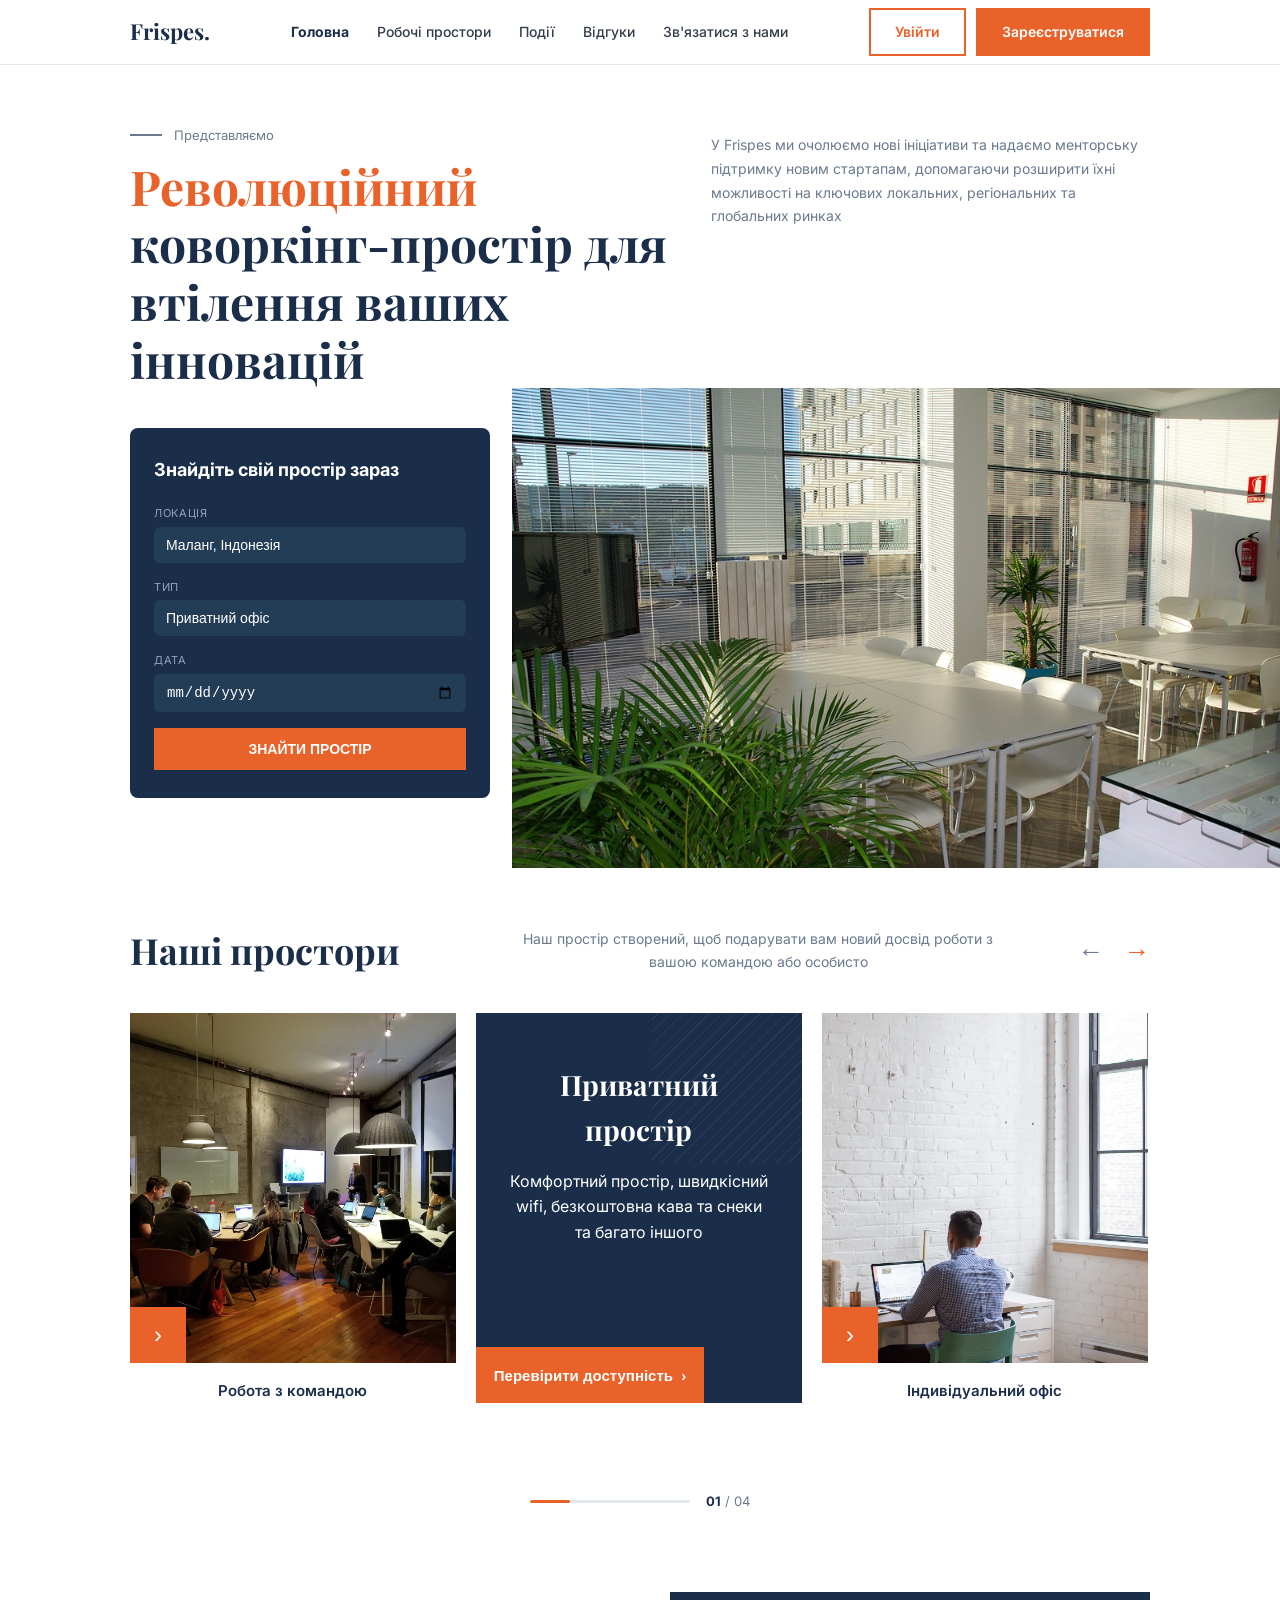
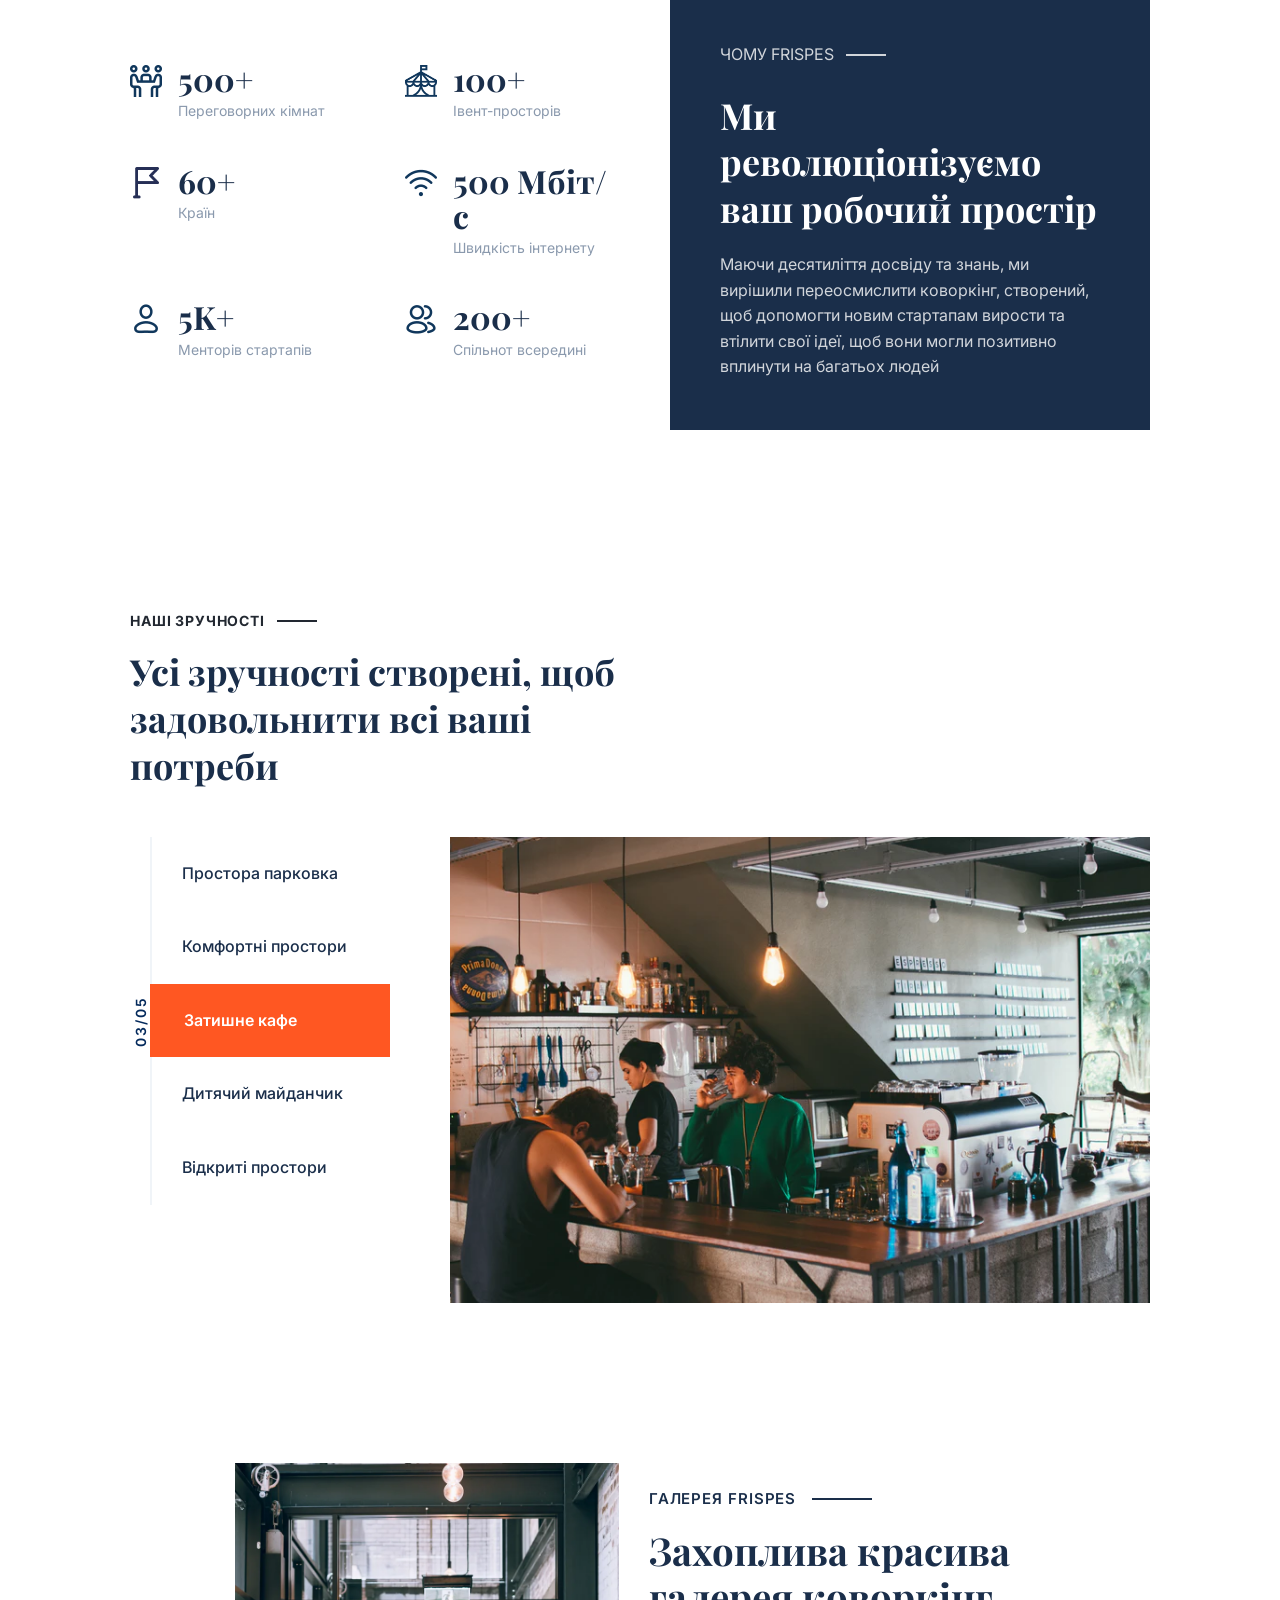
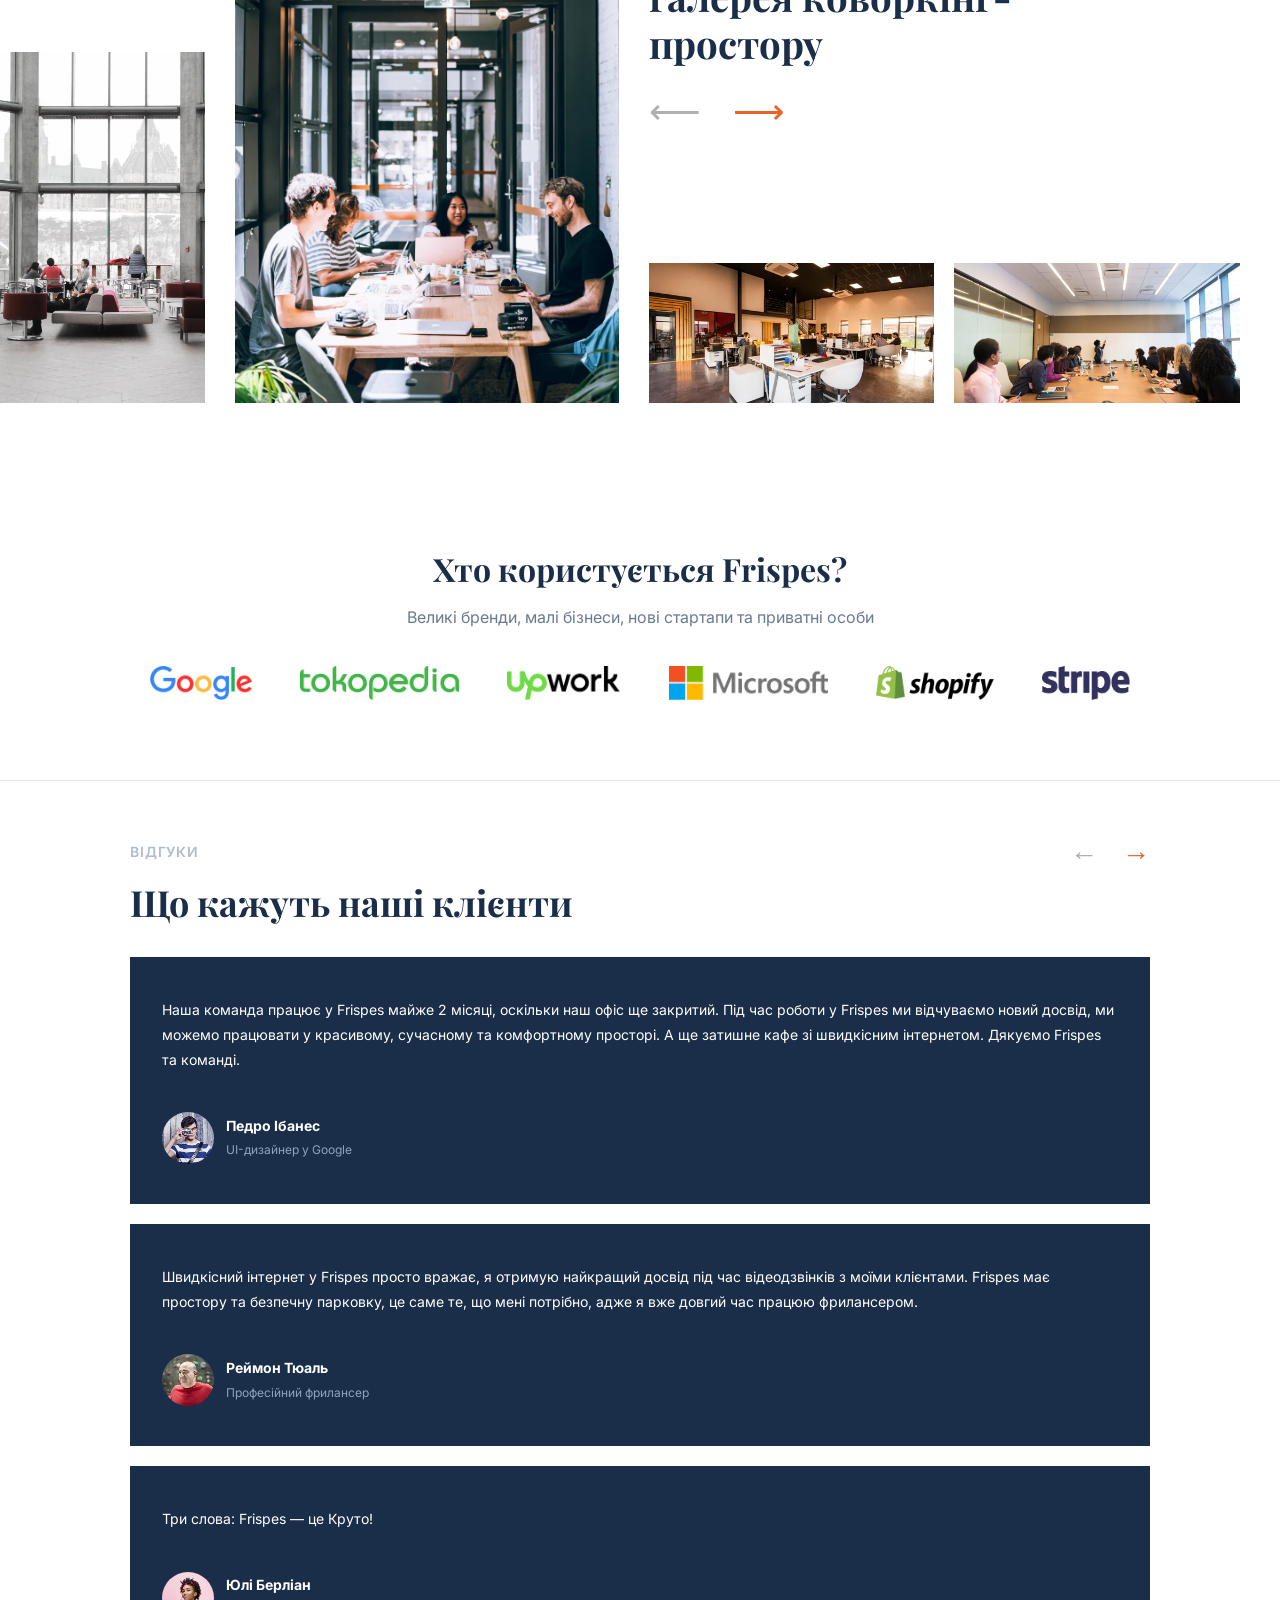
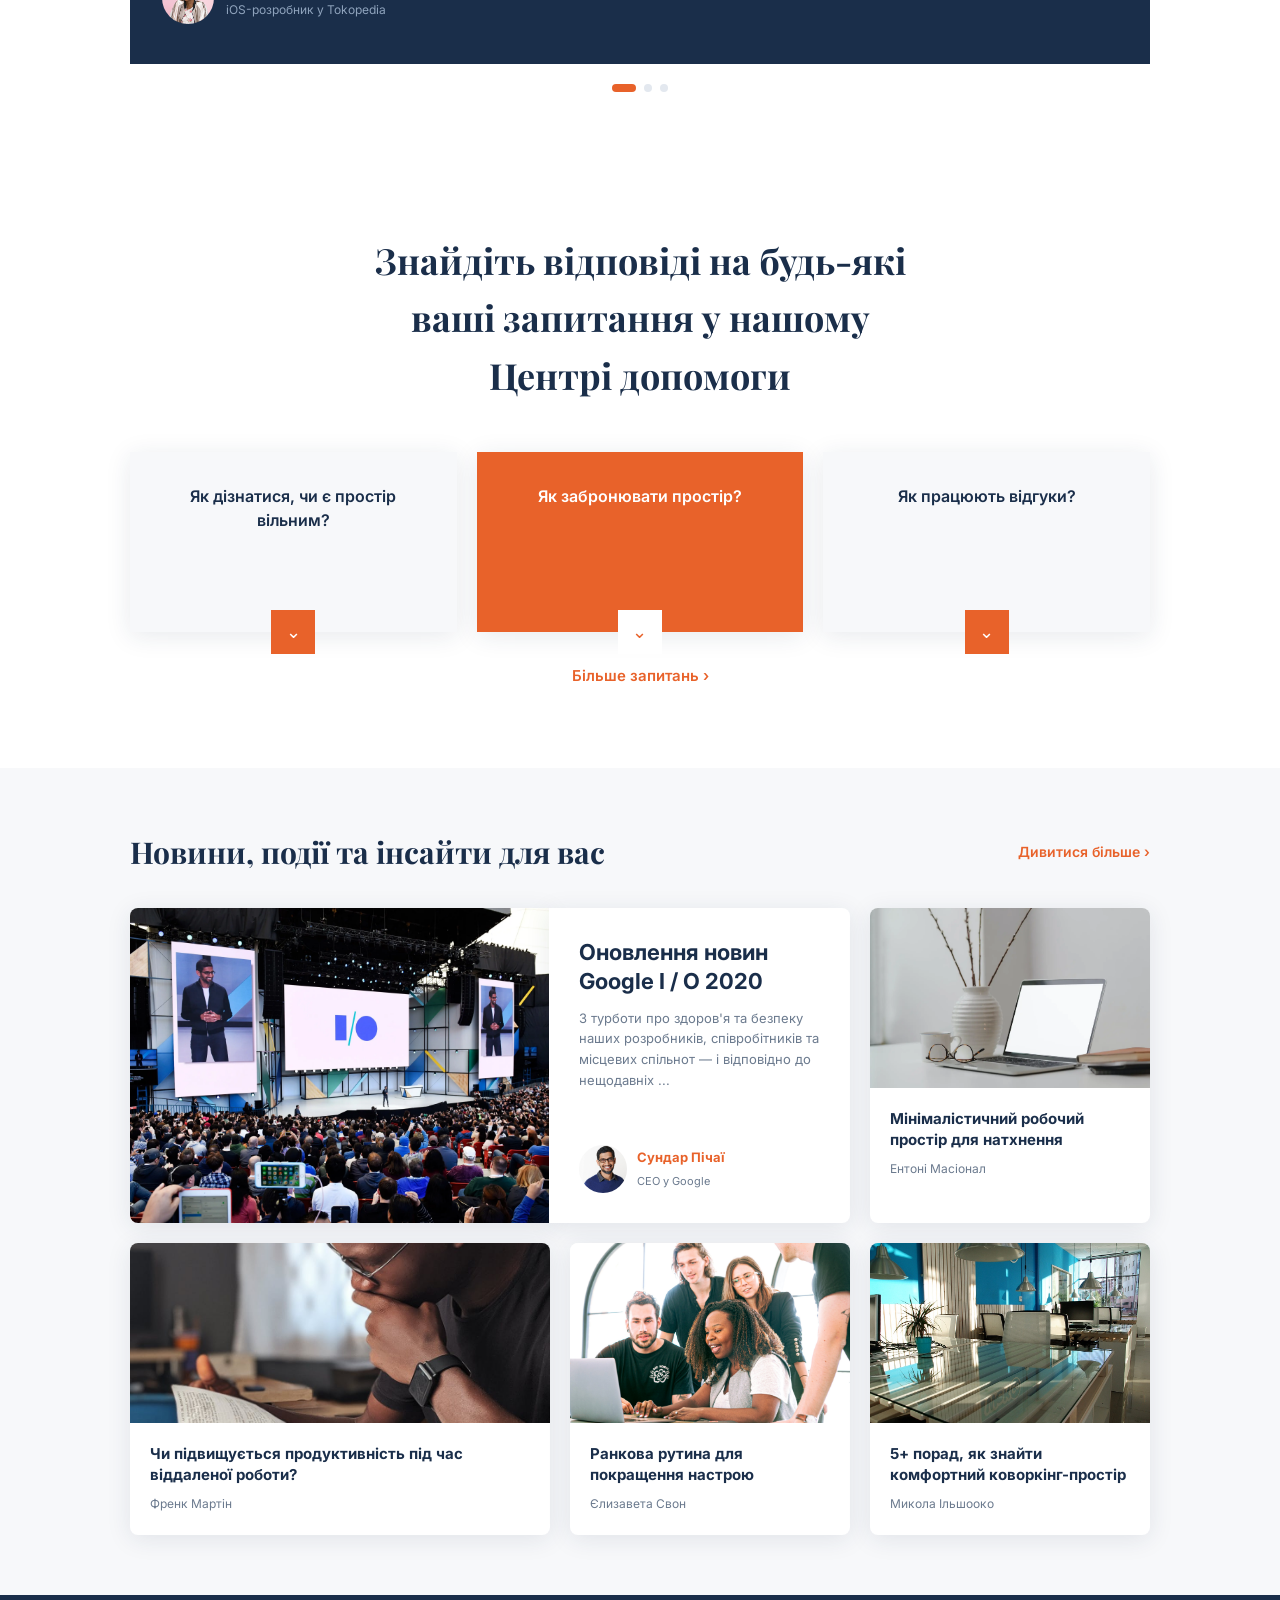
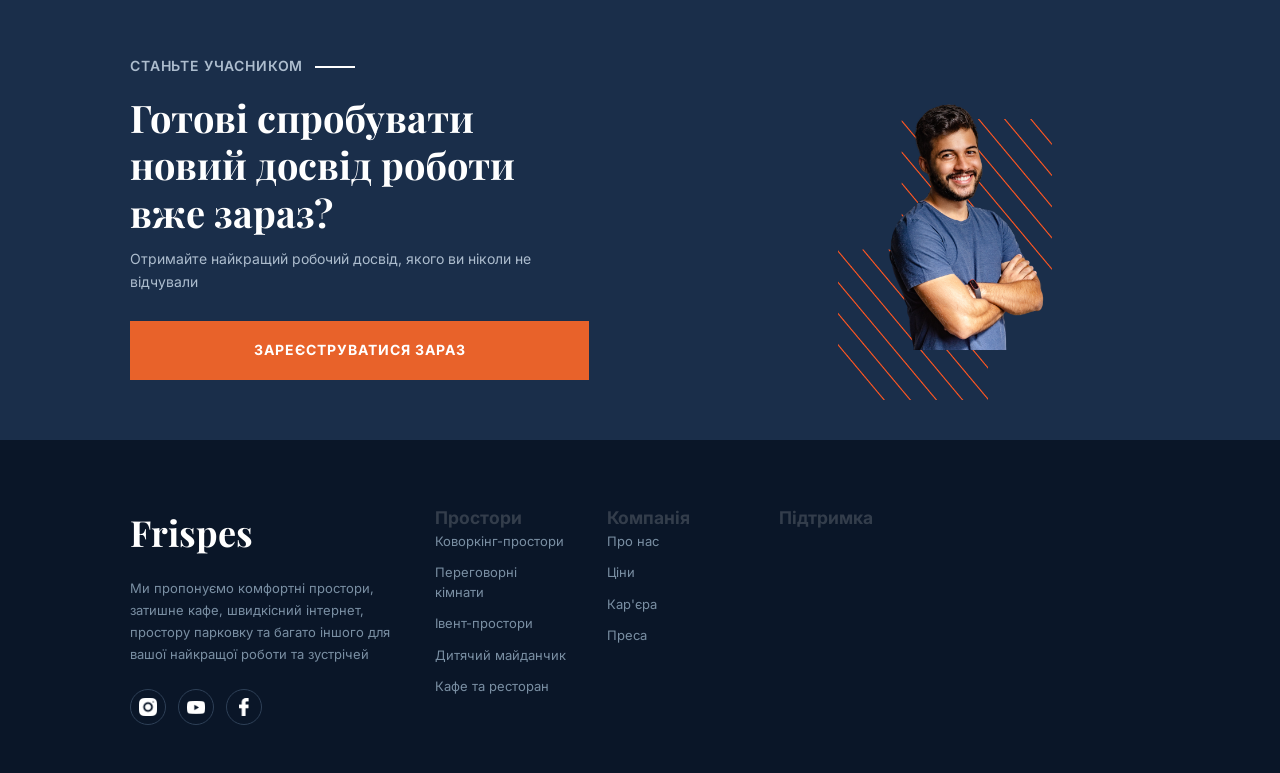
==== commit 41a461a1: "Update index.html" ====
--- a/index.html
+++ b/index.html
@@ -1,9 +1,10 @@
 <!DOCTYPE html>
-<html lang="en">
+<html lang="uk">
 <head>
   <meta charset="UTF-8" />
   <meta name="viewport" content="width=device-width, initial-scale=1.0" />
-  <title>Frispes – Revolutionary Co-Working Space</title>
+  <title>Frispes – Революційний коворкінг-простір</title>
+    <meta name="description" content="Frispes — сучасний коворкінг для стартапів і фрилансерів: приватні офіси, спільні простори, переговорні, кафе та дитячий майданчик. Бронюйте онлайн." />
   <link rel="stylesheet" href="style.css" />
   <link href="https://fonts.googleapis.com/css2?family=Inter:wght@400;500;600;700&family=Playfair+Display:wght@700&display=swap" rel="stylesheet" />
 </head>
@@ -12,22 +13,21 @@
   <!-- HEADER / NAV -->
   <header class="header" id="header">
     <div class="container header__inner">
-      <a href="#" class="logo">Frispes.</a>
+      <a href="index.html" class="logo">Frispes.</a>
       <nav class="nav" id="nav">
         <ul class="nav__list">
-          <li><a href="#" class="nav__link active">Home</a></li>
-          <li><a href="#spaces" class="nav__link">Workspace</a></li>
-          <li><a href="#facilities" class="nav__link">Service</a></li>
-          <li><a href="#news" class="nav__link">Events</a></li>
-          <li><a href="#reviews" class="nav__link">Reviews</a></li>
-          <li><a href="#faq" class="nav__link">Contact Us</a></li>
+          <li><a href="index.html" class="nav__link active">Головна</a></li>
+          <li><a href="workspace.html" class="nav__link">Робочі простори</a></li>
+          <li><a href="events.html" class="nav__link">Події</a></li>
+          <li><a href="#reviews" class="nav__link">Відгуки</a></li>
+          <li><a href="contact.html" class="nav__link">Зв'язатися з нами</a></li>
         </ul>
       </nav>
       <div class="header__actions">
-        <a href="#" class="btn btn--ghost">Log In</a>
-        <a href="#" class="btn btn--primary">Sign Up</a>
-      </div>
-      <button class="burger" id="burger" aria-label="Toggle menu" aria-expanded="false">
+        <a href="404.html" class="btn btn--ghost">Увійти</a>
+        <a href="contact.html" class="btn btn--primary">Зареєструватися</a>
+      </div>
+      <button class="burger" id="burger" aria-label="Переключити меню" aria-expanded="false">
         <span></span><span></span><span></span>
       </button>
     </div>
@@ -36,15 +36,14 @@
   <!-- MOBILE NAV OVERLAY -->
   <div class="mobile-nav" id="mobileNav">
     <ul class="mobile-nav__list">
-      <li><a href="#" class="mobile-nav__link">Home</a></li>
-      <li><a href="#spaces" class="mobile-nav__link">Workspace</a></li>
-      <li><a href="#facilities" class="mobile-nav__link">Service</a></li>
-      <li><a href="#news" class="mobile-nav__link">Events</a></li>
-      <li><a href="#reviews" class="mobile-nav__link">Reviews</a></li>
-      <li><a href="#faq" class="mobile-nav__link">Contact Us</a></li>
+      <li><a href="index.html" class="mobile-nav__link">Головна</a></li>
+      <li><a href="workspace.html" class="mobile-nav__link">Робочі простори</a></li>
+      <li><a href="events.html" class="mobile-nav__link">Події</a></li>
+      <li><a href="#reviews" class="mobile-nav__link">Відгуки</a></li>
+      <li><a href="contact.html" class="mobile-nav__link">Зв'язатися з нами</a></li>
       <li class="mobile-nav__actions">
-        <a href="#" class="btn btn--ghost">Log In</a>
-        <a href="#" class="btn btn--primary">Sign Up</a>
+        <a href="404.html" class="btn btn--ghost">Увійти</a>
+        <a href="contact.html" class="btn btn--primary">Зареєструватися</a>
       </li>
     </ul>
   </div>
@@ -57,13 +56,13 @@
       <div class="container">
         <div class="hero__top">
           <div class="hero__top-left">
-            <p class="hero__intro"><span class="hero__line"></span> Introducing</p>
+            <p class="hero__intro"><span class="hero__line"></span> Представляємо</p>
             <h1 class="hero__title">
-              <span class="accent">Revolutionary</span> co-working space to realize your innovation
+              <span class="accent">Революційний</span> коворкінг-простір для втілення ваших інновацій
             </h1>
           </div>
           <div class="hero__top-right">
-            <p class="hero__desc">In Frispes, we spearhead new initiatives and provide mentorship to a new startup, and help grow their opportunities in key local, regional and global markets</p>
+            <p class="hero__desc">У Frispes ми очолюємо нові ініціативи та надаємо менторську підтримку новим стартапам, допомагаючи розширити їхні можливості на ключових локальних, регіональних та глобальних ринках</p>
           </div>
         </div>
       </div>
@@ -72,33 +71,33 @@
       <div class="hero__stage">
         <div class="container hero__stage-inner">
           <div class="hero__search">
-            <h3 class="search__title">Find your space now</h3>
+            <h2 class="search__title">Знайдіть свій простір зараз</h2>
             <div class="search__field">
-              <label>Location</label>
-              <select>
-                <option>Malang, Indonesia</option>
-                <option>Jakarta, Indonesia</option>
-                <option>Surabaya, Indonesia</option>
+              <label for="search-location">Локація</label>
+              <select id="search-location">
+                <option>Маланг, Індонезія</option>
+                <option>Джакарта, Індонезія</option>
+                <option>Сурабая, Індонезія</option>
               </select>
             </div>
             <div class="search__field">
-              <label>Type</label>
-              <select>
-                <option>Private Office</option>
-                <option>Co-working Space</option>
-                <option>Meeting Room</option>
+              <label for="search-type">Тип</label>
+              <select id="search-type">
+                <option>Приватний офіс</option>
+                <option>Коворкінг-простір</option>
+                <option>Переговорна кімната</option>
               </select>
             </div>
             <div class="search__field">
-              <label>Date</label>
-              <input type="date" value="2020-08-09" />
-            </div>
-            <button class="btn btn--primary btn--full">FIND MY SPACE</button>
+              <label for="search-date">Дата</label>
+              <input id="search-date" type="date" value="2026-15-10" />
+            </div>
+            <button class="btn btn--primary btn--full">ЗНАЙТИ ПРОСТІР</button>
           </div>
         </div>
         <!-- Photo bleeds to the right edge -->
         <div class="hero__photo">
-          <img src="images/firstimage.png" alt="Co-working space interior" />
+          <img src="images/firstimage.png" alt="Інтер'єр коворкінгу" />
         </div>
       </div>
     </section>
@@ -107,12 +106,12 @@
   <div class="container">
     
     <div class="spaces__header">
-      <h2 class="section-title">Our Spaces</h2>
+      <h2 class="section-title">Наші простори</h2>
       <div class="spaces__header-right">
-        <p class="section-desc">Our space is designed to give you a different experience when working with your team or personally</p>
+        <p class="section-desc">Наш простір створений, щоб подарувати вам новий досвід роботи з вашою командою або особисто</p>
         <div class="spaces__arrows">
-          <button class="spaces-arrow spaces-arrow--prev" id="spacesPrev" aria-label="Previous">&#8592;</button>
-          <button class="spaces-arrow spaces-arrow--next" id="spacesNext" aria-label="Next">&#8594;</button>
+          <button class="spaces-arrow spaces-arrow--prev" id="spacesPrev" aria-label="Попередній">&#8592;</button>
+          <button class="spaces-arrow spaces-arrow--next" id="spacesNext" aria-label="Наступний">&#8594;</button>
         </div>
       </div>
     </div>
@@ -122,35 +121,35 @@
 
         <div class="scard scard--img">
           <div class="scard__img-wrap">
-            <img src="images/ourspaceimage1.png" alt="Working with team" />
+            <img src="images/ourspaceimage1.png" alt="Робота з командою" />
             <button class="scard__arrow">&#8250;</button>
           </div>
-          <p class="scard__label">Working with team</p>
+          <p class="scard__label">Робота з командою</p>
         </div>
 
         <div class="scard scard--dark">
           <div class="scard__pattern"></div>
           <div class="scard__dark-body">
-            <h3>Private Space</h3>
-            <p>Comfortable space, Full speed<br>wifi, Free coffe &amp; Snack<br>and many more</p>
-          </div>
-          <button class="scard__check">Check availbility &nbsp;&#8250;</button>
+            <h3>Приватний простір</h3>
+            <p>Комфортний простір, швидкісний<br>wifi, безкоштовна кава та снеки<br>та багато іншого</p>
+          </div>
+          <button class="scard__check">Перевірити доступність &nbsp;&#8250;</button>
         </div>
 
         <div class="scard scard--img">
           <div class="scard__img-wrap">
-            <img src="images/ourspaceimage2.png" alt="Custom Office" />
+            <img src="images/ourspaceimage2.png" alt="Індивідуальний офіс" />
             <button class="scard__arrow">&#8250;</button>
           </div>
-          <p class="scard__label">Custom Office</p>
+          <p class="scard__label">Індивідуальний офіс</p>
         </div>
 
         <div class="scard scard--img">
           <div class="scard__img-wrap">
-            <img src="images/ourspaceimage3.png" alt="Co-working Space" />
+            <img src="images/ourspaceimage3.png" alt="Коворкінг-простір" />
             <button class="scard__arrow">&#8250;</button>
           </div>
-          <p class="scard__label">Co-working Space</p>
+          <p class="scard__label">Коворкінг-простір</p>
         </div>
 
       </div>
@@ -166,61 +165,58 @@
       <p class="spaces__counter"><strong id="spacesIdx">01</strong> / 04</p>
     </div>
 
-  </div>
-</section>
-
     <!-- STATS + WHY FRISPES -->
- <section class="stats-why">
+ <section class="stats-why" id="about">
   <div class="container stats-why__inner">
     
     <div class="stats">
       <div class="stat">
-        <img src="images/iconsection3.png" alt="Meeting rooms" class="stat__icon" />
+        <img src="images/iconsection3.png" alt="Переговорні" class="stat__icon" />
         <div>
           <strong>500+</strong>
-          <span>Meeting rooms</span>
-        </div>
-      </div>
-      <div class="stat">
-        <img src="images/icon2section3.png" alt="Event spaces" class="stat__icon" />
+          <span>Переговорних кімнат</span>
+        </div>
+      </div>
+      <div class="stat">
+        <img src="images/icon2section3.png" alt="Івент-простори" class="stat__icon" />
         <div>
           <strong>100+</strong>
-          <span>Event spaces</span>
-        </div>
-      </div>
-      <div class="stat">
-        <img src="images/icon6section3.png" alt="Countries" class="stat__icon" />
+          <span>Івент-просторів</span>
+        </div>
+      </div>
+      <div class="stat">
+        <img src="images/icon6section3.png" alt="Країни" class="stat__icon" />
         <div>
           <strong>60+</strong>
-          <span>Countries</span>
-        </div>
-      </div>
-      <div class="stat">
-        <img src="images/icon3section3.png" alt="Internet speed" class="stat__icon" />
-        <div>
-          <strong>500 Mbps</strong>
-          <span>Internet speed</span>
-        </div>
-      </div>
-      <div class="stat">
-        <img src="images/icon4section3.png" alt="Startup mentors" class="stat__icon" />
+          <span>Країн</span>
+        </div>
+      </div>
+      <div class="stat">
+        <img src="images/icon3section3.png" alt="Швидкість інтернету" class="stat__icon" />
+        <div>
+          <strong>500 Мбіт/с</strong>
+          <span>Швидкість інтернету</span>
+        </div>
+      </div>
+      <div class="stat">
+        <img src="images/icon4section3.png" alt="Ментори стартапів" class="stat__icon" />
         <div>
           <strong>5K+</strong>
-          <span>Startup mentors</span>
-        </div>
-      </div>
-      <div class="stat">
-        <img src="images/icon5section3.png" alt="Communities inside" class="stat__icon" />
+          <span>Менторів стартапів</span>
+        </div>
+      </div>
+      <div class="stat">
+        <img src="images/icon5section3.png" alt="Спільноти всередині" class="stat__icon" />
         <div>
           <strong>200+</strong>
-          <span>Communities inside</span>
+          <span>Спільнот всередині</span>
         </div>
       </div>
     </div>
     <div class="why-card">
-      <p class="why-card__eyebrow">Why Frispes <span class="why-card__line"></span></p>
-      <h2>We revolutionize your workspace</h2>
-      <p>With a decade of insights and expertise, we're decided to reimagine co-working space, designed to help a new startup grow up and realize their ideas so they can give a positive impacts on many people</p>
+      <p class="why-card__eyebrow">Чому Frispes <span class="why-card__line"></span></p>
+      <h2>Ми революціонізуємо ваш робочий простір</h2>
+      <p>Маючи десятиліття досвіду та знань, ми вирішили переосмислити коворкінг, створений, щоб допомогти новим стартапам вирости та втілити свої ідеї, щоб вони могли позитивно вплинути на багатьох людей</p>
     </div>
 
   </div>
@@ -229,29 +225,29 @@
     <!-- FACILITIES -->
     <section class="facilities" id="facilities">
       <div class="container">
-        <p class="eyebrow">Our Facilities <span class="eyebrow__line"></span></p>
-        <h2 class="section-title">All facilities are designed to meet all your needs</h2>
+        <p class="eyebrow">Наші зручності <span class="eyebrow__line"></span></p>
+        <h2 class="section-title">Усі зручності створені, щоб задовольнити всі ваші потреби</h2>
 
  <div class="facilities__inner">
   <div class="facilities__tabs">
     <div class="facilities__counter">03/05</div>
     <ul class="tab-list" id="facilityTabs">
-      <li class="tab-item">Spacious parking area</li>
-      <li class="tab-item">Comfortable spaces</li>
-      <li class="tab-item active">Cozy cafe</li> 
-      <li class="tab-item">Child playground</li>
-      <li class="tab-item">Outdoor spaces</li>
+      <li class="tab-item">Простора парковка</li>
+      <li class="tab-item">Комфортні простори</li>
+      <li class="tab-item active">Затишне кафе</li> 
+      <li class="tab-item">Дитячий майданчик</li>
+      <li class="tab-item">Відкриті простори</li>
     </ul>
   </div>
   
   <!-- ПРАВА ЧАСТИНА (ВСІ ТВОЇ ФОТО ТУТ) -->
   <div class="facilities__img" id="facilityImages">
     <!-- Просто міняй src у цих тегах на свої фото -->
-    <img src="images/parking.png" alt="Parking" />
-    <img src="images/comfortable.png" alt="Spaces" />
-    <img src="images/facilitiessectionoimage.png" alt="Cozy cafe" class="active" /> <!-- Ця фотка активна за замовчуванням -->
-    <img src="images/playground.png" alt="Playground" />
-    <img src="images/outdoor.png" alt="Outdoor" />
+    <img src="images/parking.png" alt="Парковка" />
+    <img src="images/comfortable.png" alt="Простори" />
+    <img src="images/facilitiessectionoimage.png" alt="Затишне кафе" class="active" /> <!-- Ця фотка активна за замовчуванням -->
+    <img src="images/playground.png" alt="Дитячий майданчик" />
+    <img src="images/outdoor.png" alt="Відкриті простори" />
             </div>
         </div>
       </div>
@@ -260,23 +256,23 @@
     <!-- GALLERY -->
 <section class="gallery">
   <div class="gallery__bleed">
-    <img src="images/immersive1.png" alt="Space" />
+    <img src="images/immersive1.png" alt="Простір" />
   </div>
   <div class="gallery__center">
-    <img src="images/immersive2.png" alt="Team" />
+    <img src="images/immersive2.png" alt="Команда" />
   </div>
   <div class="gallery__right">
     <div class="gallery__text">
-      <p class="eyebrow">Frispes gallery <span class="eyebrow__line"></span></p>
-      <h2>Immersive beautiful co-working space gallery</h2>
+      <p class="eyebrow">Галерея Frispes <span class="eyebrow__line"></span></p>
+      <h2>Захоплива красива галерея коворкінг-простору</h2>
       <div class="gallery__arrows">
         <button class="g-arrow g-arrow--prev">&#10229;</button>
         <button class="g-arrow g-arrow--next">&#10230;</button>
       </div>
     </div>
     <div class="gallery__thumbs">
-         <img src="images/immersive3.png" alt="Gallery 3" />  <!-- ця є? -->
-      <img src="images/immersive4.png" alt="Gallery 3" />
+         <img src="images/immersive3.png" alt="Галерея 3" />  <!-- ця є? -->
+      <img src="images/immersive4.png" alt="Галерея 4" />
     </div>
   </div>
 </section>
@@ -284,8 +280,8 @@
     <!-- WHO USES -->
     <section class="brands">
       <div class="container brands__inner">
-        <h3>Who uses Frispes?</h3>
-        <p>Big brands, small business, new startups and individuals</p>
+        <h3>Хто користується Frispes?</h3>
+        <p>Великі бренди, малі бізнеси, нові стартапи та приватні особи</p>
         <div class="brands__logos">
           <img src="images/google.png" alt="Google" />
           <img src="images/tokopedia.png" alt="Tokopedia" />
@@ -302,45 +298,45 @@
       <div class="container">
         <div class="section-header">
           <div class="section-header__left">
-            <p class="eyebrow">Reviews <span class="eyebrow__line"></span></p>
-            <h2 class="section-title">What our customers are saying</h2>
+            <p class="eyebrow">Відгуки <span class="eyebrow__line"></span></p>
+            <h2 class="section-title">Що кажуть наші клієнти</h2>
           </div>
           <div class="section-header__right">
             <div class="slider-arrows">
-              <button class="arrow arrow--prev" id="reviewsPrev" aria-label="Previous">&#8592;</button>
-              <button class="arrow arrow--next" id="reviewsNext" aria-label="Next">&#8594;</button>
+              <button class="arrow arrow--prev" id="reviewsPrev" aria-label="Попередній">&#8592;</button>
+              <button class="arrow arrow--next" id="reviewsNext" aria-label="Наступний">&#8594;</button>
             </div>
           </div>
         </div>
 
         <div class="reviews__grid" id="reviewsSlider">
           <div class="review-card review-card--dark">
-            <p>Our team has been working at Frispes for almost 2 months because our office still closed. During working at frispes, we feel a new experience, we can feel working with a beautiful, modern, and comfortable space. And cozy cafe with high-speed internet in there. Thank you for Frispes and team.</p>
+            <p>Наша команда працює у Frispes майже 2 місяці, оскільки наш офіс ще закритий. Під час роботи у Frispes ми відчуваємо новий досвід, ми можемо працювати у красивому, сучасному та комфортному просторі. А ще затишне кафе зі швидкісним інтернетом. Дякуємо Frispes та команді.</p>
             <div class="review-card__author">
-              <img src="images/pedroilbanez.png" alt="Pedro Ibanez" />
+              <img src="images/pedroilbanez.png" alt="Педро Ібанес" />
               <div>
-                <strong>Pedro Ibanez</strong>
-                <span>UI Designer at Google</span>
+                <strong>Педро Ібанес</strong>
+                <span>UI-дизайнер у Google</span>
               </div>
             </div>
           </div>
           <div class="review-card">
-            <p>The high-speed internet at Frispes was so amazing, I can get best experience when running video call with my clients. Frispes has spacious and safe parking area, that's what I need because I used to work as freelancer for a long time.</p>
+            <p>Швидкісний інтернет у Frispes просто вражає, я отримую найкращий досвід під час відеодзвінків з моїми клієнтами. Frispes має простору та безпечну парковку, це саме те, що мені потрібно, адже я вже довгий час працюю фрилансером.</p>
             <div class="review-card__author">
-              <img src="images/raymondthual.png" alt="Raymond Thual" />
+              <img src="images/raymondthual.png" alt="Реймон Тюаль" />
               <div>
-                <strong>Raymond Thual</strong>
-                <span>Professional Freelancer</span>
+                <strong>Реймон Тюаль</strong>
+                <span>Професійний фрилансер</span>
               </div>
             </div>
           </div>
           <div class="review-card">
-            <p>Just three words: Frispes is Awesome!</p>
+            <p>Три слова: Frispes — це Круто!</p>
             <div class="review-card__author">
-              <img src="images/yuliverlian.png" alt="Yuli Berlian" />
+              <img src="images/yuliverlian.png" alt="Юлі Берліан" />
               <div>
-                <strong>Yuli Berlian</strong>
-                <span>iOS Dev at Tokopedia</span>
+                <strong>Юлі Берліан</strong>
+                <span>iOS-розробник у Tokopedia</span>
               </div>
             </div>
           </div>
@@ -357,79 +353,79 @@
     <!-- FAQ -->
     <section class="faq" id="faq">
       <div class="container faq__inner">
-        <h2>Find the answers to anything you need in our Help Center</h2>
+        <h2>Знайдіть відповіді на будь-які ваші запитання у нашому Центрі допомоги</h2>
         <div class="faq__cards">
           <div class="faq-card">
-            <p>How do I know if a space is available?</p>
+            <p>Як дізнатися, чи є простір вільним?</p>
             <button class="faq-card__btn">&#8964;</button>
           </div>
           <div class="faq-card faq-card--active">
-            <p>How do I book a space?</p>
+            <p>Як забронювати простір?</p>
             <button class="faq-card__btn">&#8964;</button>
           </div>
           <div class="faq-card">
-            <p>How do reviews work?</p>
+            <p>Як працюють відгуки?</p>
             <button class="faq-card__btn">&#8964;</button>
           </div>
         </div>
-        <a href="#" class="faq__more">More questions &#8250;</a>
+        <a href="contact.html#faq" class="faq__more">Більше запитань &#8250;</a>
       </div>
     </section>
 
    <section class="news" id="news">
   <div class="container">
     <div class="news__header">
-      <h2>News, events and insights for you</h2>
-      <a href="#" class="news__more">See more &#8250;</a>
+      <h2>Новини, події та інсайти для вас</h2>
+      <a href="events.html" class="news__more">Дивитися більше &#8250;</a>
     </div>
 
     <div class="news__grid">
 
       <div class="news-feat-img">
-        <img src="images/news1.png" alt="Google I/O" />
+        <img src="images/news1.webp" alt="Google I/O" />
       </div>
 
       <div class="news-feat-text">
-        <h3>Google I / O 2020 news update</h3>
-        <p>Out of concern for the health and safety of our developers, employees, and local communities — and in line with recent ...</p>
+        <h3>Оновлення новин Google I / O 2020</h3>
+        <p>З турботи про здоров'я та безпеку наших розробників, співробітників та місцевих спільнот — і відповідно до нещодавніх ...</p>
         <div class="news-card__author">
-          <img src="images/sundari.png" alt="Sundar Pichai" />
+          <img src="images/sundari.png" alt="Сундар Пічаї" />
           <div>
-            <strong>Sundar Pichai</strong>
-            <span>CEO at Google</span>
+            <strong>Сундар Пічаї</strong>
+            <span>CEO у Google</span>
           </div>
         </div>
       </div>
 
       <div class="news-card news-small">
-        <img src="images/news2.png" alt="Minimal workspace" />
+        <img src="images/news2.webp" alt="Мінімалістичний робочий простір" />
         <div class="news-card__body">
-          <h4>Minimal workspace for inspirations</h4>
-          <span>Anthony Masional</span>
+          <h4>Мінімалістичний робочий простір для натхнення</h4>
+          <span>Ентоні Масіонал</span>
         </div>
       </div>
 
       <div class="news-card news-small">
-        <img src="images/news3.png" alt="Remote work" />
+        <img src="images/news3.png" alt="Віддалена робота" />
         <div class="news-card__body">
-          <h4>Does productivity increase when working remotely?</h4>
-          <span>Franck Martin</span>
+          <h4>Чи підвищується продуктивність під час віддаленої роботи?</h4>
+          <span>Френк Мартін</span>
         </div>
       </div>
 
       <div class="news-card news-small">
-        <img src="images/news4.png" alt="Morning routine" />
+        <img src="images/news4.png" alt="Ранкова рутина" />
         <div class="news-card__body">
-          <h4>Morning routine to boost your mood</h4>
-          <span>Elizabeth Swan</span>
+          <h4>Ранкова рутина для покращення настрою</h4>
+          <span>Єлизавета Свон</span>
         </div>
       </div>
 
       <div class="news-card news-small">
-        <img src="images/news5.png" alt="Co-working tips" />
+        <img src="images/news5.png" alt="Поради щодо коворкінгу" />
         <div class="news-card__body">
-          <h4>5+ tips to find comfortable co-working space</h4>
-          <span>Mykola Ilschooko</span>
+          <h4>5+ порад, як знайти комфортний коворкінг-простір</h4>
+          <span>Микола Ільшооко</span>
         </div>
       </div>
 
@@ -441,13 +437,13 @@
     <section class="cta-banner">
       <div class="container cta-banner__inner">
         <div class="cta-banner__text">
-          <p class="eyebrow">Became a member <span class="eyebrow__line"></span></p>
-          <h2>Ready to try different work experience now?</h2>
-          <p>Get the best working experience that you never feel before</p>
-          <a href="#" class="btn btn--primary">SIGN UP NOW</a>
+          <p class="eyebrow">Станьте учасником <span class="eyebrow__line"></span></p>
+          <h2>Готові спробувати новий досвід роботи вже зараз?</h2>
+          <p>Отримайте найкращий робочий досвід, якого ви ніколи не відчували</p>
+          <a href="contact.html" class="btn btn--primary">ЗАРЕЄСТРУВАТИСЯ ЗАРАЗ</a>
         </div>
         <div class="cta-banner__img">
-          <img src="images/workerindia.png" alt="Happy member" />
+          <img src="images/workerindia.png" alt="Щасливий учасник" />
         </div>
       </div>
     </section>
@@ -458,59 +454,41 @@
  <footer class="footer">
   <div class="container footer__inner">
     <div class="footer__brand">
-      <a href="#" class="logo logo--white">Frispes</a>
-      <p>We offer comfortable spaces, cozy cafe, high-speed internet, spacious parking area and many more for your best workspaces and meetings</p>
+      <a href="index.html" class="logo logo--white">Frispes</a>
+      <p>Ми пропонуємо комфортні простори, затишне кафе, швидкісний інтернет, простору парковку та багато іншого для вашої найкращої роботи та зустрічей</p>
     <div class="footer__socials">
-  <a href="#" aria-label="Instagram" class="footer__social-link">
+  <a href="https://www.instagram.com/" target="_blank" rel="noopener noreferrer" aria-label="Instagram" class="footer__social-link">
     <img src="images/instagramicon.png" alt="Instagram">
   </a>
-  <a href="#" aria-label="YouTube" class="footer__social-link">
+  <a href="https://www.youtube.com/" target="_blank" rel="noopener noreferrer" aria-label="YouTube" class="footer__social-link">
     <img src="images/youtubeicon.png" alt="YouTube">
   </a>
-  <a href="#" aria-label="Facebook" class="footer__social-link">
+  <a href="https://www.facebook.com/" target="_blank" rel="noopener noreferrer" aria-label="Facebook" class="footer__social-link">
     <img src="images/facebookicon.png" alt="Facebook">
   </a>
 </div>
     </div>
 
     <div class="footer__col">
-      <h4>Spaces</h4>
+      <h3>Простори</h3>
       <ul>
-        <li><a href="#">Co-working spaces</a></li>
-        <li><a href="#">Meeting rooms</a></li>
-        <li><a href="#">Event spaces</a></li>
-        <li><a href="#">Child playground</a></li>
-        <li><a href="#">Cafe &amp; resto</a></li>
+        <li><a href="workspace.html">Коворкінг-простори</a></li>
+        <li><a href="workspace.html">Переговорні кімнати</a></li>
+        <li><a href="events.html">Івент-простори</a></li>
+        <li><a href="index.html#facilities">Дитячий майданчик</a></li>
+        <li><a href="index.html#facilities">Кафе та ресторан</a></li>
       </ul>
     </div>
     <div class="footer__col">
-      <h4>Company</h4>
+      <h3>Компанія</h3>
       <ul>
-        <li><a href="#">About Us</a></li>
-        <li><a href="#">Pricing</a></li>
-        <li><a href="#">Careers</a></li>
-        <li><a href="#">Press</a></li>
+        <li><a href="index.html#about">Про нас</a></li>
+        <li><a href="workspace.html#pricing">Ціни</a></li>
+        <li>Кар'єра</li>
+        <li>Преса</li>
       </ul>
     </div>
     <div class="footer__col">
-      <h4>Support</h4>
+      <h3>Підтримка</h3>
       <ul>
-        <li><a href="#">FAQs</a></li>
-        <li><a href="#">Privacy Policy</a></li>
-        <li><a href="#">Help</a></li>
-      </ul>
-    </div>
-    <div class="footer__col">
-      <h4>Contact Us</h4>
-      <ul class="footer__contact">
-        <li><span class="contact-label">E.</span> Hello@frispes.com</li>
-        <li><span class="contact-label">A.</span> Jalan Jayakatwang No.301 Ngasem, Kediri</li>
-        <li><span class="contact-label">P.</span> (+62) 82334670000</li>
-      </ul>
-    </div>
-  </div>
-</footer>
-
-  <script src="script.js"></script>
-</body>
-</html>+        <li><a href="contact.html#
--- a/style.css
+++ b/style.css
@@ -539,18 +539,6 @@
   font-weight: 700;
 }
 
-/* Mobile */
-@media (max-width: 480px) {
-  .scard { flex: 0 0 100%; }
-  .scard--img .scard__img-wrap img { height: 220px; }
-  .scard--dark { min-height: 280px; }
-}
-@media (min-width: 481px) and (max-width: 768px) {
-  .scard { flex: 0 0 calc(50% - 10px); }
-  .scard--img .scard__img-wrap img { height: 260px; }
-}
-/* --- STATS + WHY --- */
-/* --- СЕКЦІЯ STATS + WHY --- */
 section.stats-why {
   padding: 80px 0 !important; /* !important суто для перевірки, щоб точно спрацювало */
   background-color: #ffffff;
@@ -652,22 +640,7 @@
   opacity: 0.8;
 }
 
-/* АДАПТИВНІСТЬ */
-@media (max-width: 992px) {
-  .stats-why .stats-why__inner {
-    flex-direction: column !important;
-    gap: 60px;
-  }
-  .stats-why .why-card {
-    max-width: 100%;
-  }
-}
-
-@media (max-width: 576px) {
-  .stats-why .stats {
-    grid-template-columns: 1fr !important; /* На мобілках в одну колонку */
-  }
-}
+
 /* --- FACILITIES --- */
 /* --- СЕКЦІЯ FACILITIES --- */
 /* --- СЕКЦІЯ FACILITIES --- */
@@ -791,21 +764,6 @@
 }
 
 /* --- АДАПТИВНІСТЬ --- */
-@media (max-width: 992px) {
-  .facilities__inner {
-    flex-direction: column;    
-    gap: 40px;
-  }
-  .facilities__tabs {
-    flex: 1;
-    width: 100%;
-    max-width: 100%;
-    padding-left: 40px;
-  }
-  .facilities__img img {
-    height: 350px;
-  }
-}
 /* --- GALLERY --- */
 /* --- GALLERY --- */
 .gallery {
@@ -922,18 +880,7 @@
   display: block;
 }
 /* Адаптація під мобільні пристрої */
-@media (max-width: 768px) {
-  .gallery {
-    flex-direction: column;
-    height: auto;
-    margin: 40px 0;
-    gap: 20px;
-  }
-  .gallery__bleed { display: none; }
-  .gallery__center { flex: none; height: 300px; }
-  .gallery__right { padding-left: 20px; padding-right: 20px; }
-  .gallery__thumbs { height: 180px; gap: 16px; }
-}
+
 .brands { 
   padding: 80px 0; 
   border-bottom: 1px solid var(--border); 
@@ -1001,9 +948,6 @@
 .review-card__author strong { display: block; font-size: 14px; font-weight: 700; color: var(--white); }
 .review-card__author span { font-size: 12px; color: #8fa3bc; }
 
-@media (min-width: 769px) {
-  .reviews__grid { grid-template-columns: repeat(3, 1fr); }
-}
 
 /* --- FAQ --- */
 .faq { padding: 80px 0; background: var(--white); }
@@ -1090,9 +1034,7 @@
   gap: 6px;
 }
 
-@media (max-width: 768px) {
-  .faq__cards { grid-template-columns: 1fr; }
-}
+
 /* --- NEWS --- */
 /* --- NEWS --- */
 /* --- NEWS --- */
@@ -1223,19 +1165,7 @@
 .news-card__author span { font-size: 11px; color: var(--muted); }
 
 /* Mobile */
-@media (max-width: 768px) {
-  .news__grid {
-    grid-template-columns: 1fr;
-    grid-template-rows: auto;
-  }
-  .news-feat-img { height: 220px; }
-  .news-feat-img,
-  .news-feat-text,
-  .news-small {
-    grid-column: 1;
-    grid-row: auto;
-  }
-}
+
 /* --- CTA BANNER --- */
 .cta-banner {
   background: var(--navy);
@@ -1325,16 +1255,7 @@
 }
 
 /* Mobile */
-@media (max-width: 768px) {
-  .cta-banner__inner {
-    flex-direction: column;
-  }
-  .cta-banner__text {
-    flex: none;
-    max-width: 100%;
-  }
-  .cta-banner__img::before { display: none; }
-}
+
 
 .footer {
   background: #0a1628;
@@ -1435,34 +1356,6 @@
   color: var(--white);
   font-weight: 600;
   flex-shrink: 0;
-}
-
-/* Responsive */
-@media (max-width: 1024px) {
-  .footer__inner {
-    grid-template-columns: 1fr 1fr;
-  }
-  .footer__brand {
-    grid-column: 1 / -1;
-  }
-}
-
-@media (max-width: 600px) {
-  .footer__inner {
-    grid-template-columns: 1fr;
-  }
-}
-/* =============================================
-   BREAKPOINTS
-   ============================================= */
-
-/* ---- 481px – Tablet portrait ---- */
-@media (min-width: 481px) {
-  .spaces__slider { grid-template-columns: repeat(2, 1fr); }
-  .news__grid { grid-template-columns: repeat(2, 1fr); }
-  .news-card--featured { grid-column: span 2; }
-  .faq__cards { grid-template-columns: repeat(3, 1fr); }
-  .footer__inner { grid-template-columns: repeat(2, 1fr); }
 }
 
 /* ---- 769px – Small laptop ---- */
@@ -1526,8 +1419,6 @@
   .gallery__right { flex: 1; }
 
   /* Reviews */
-  .reviews__grid { grid-template-columns: repeat(3, 1fr); }
-
   /* FAQ */
   .faq__cards { grid-template-columns: repeat(3, 1fr); }
 
@@ -1587,4 +1478,97 @@
 /* --- REDUCED MOTION --- */
 @media (prefers-reduced-motion: reduce) {
   *, *::before, *::after { transition: none !important; animation: none !important; }
-}+}
+
+/* ============================================
+   MOBILE ONLY — max-width: 768px
+   ============================================ */
+@media (max-width: 768px) {
+
+  /* Header */
+  .nav { display: none; }
+  .header__actions { display: none; }
+  .burger { display: flex; }
+
+  /* Hero */
+  .hero { padding-top: 32px; }
+  .hero__top { flex-direction: column; gap: 16px; margin-bottom: 24px; }
+  .hero__desc { font-size: 13px; }
+  .hero__search { max-width: 100%; }
+  .hero__photo { display: none; }
+
+  /* Spaces */
+  .scard { flex: 0 0 100%; }
+  .scard--img .scard__img-wrap img { height: 220px; }
+  .scard--dark { min-height: 280px; }
+  .spaces__header { flex-direction: column; align-items: flex-start; gap: 16px; }
+  .spaces__header-right { flex-direction: column; align-items: flex-start; gap: 16px; }
+
+  /* Stats + Why */
+  .stats-why .stats-why__inner { flex-direction: column !important; gap: 40px; }
+  .stats-why .stats { grid-template-columns: 1fr !important; }
+  .stats-why .why-card { max-width: 100%; padding: 32px 24px; }
+
+  /* Facilities */
+  .facilities { padding: 60px 0; }
+  .facilities__inner { flex-direction: column; gap: 32px; }
+  .facilities__tabs { flex: none; width: 100%; padding-left: 0; }
+  .facilities__counter { display: none; }
+  .tab-item { padding: 16px 20px; }
+  .facilities__img img { min-height: 260px; }
+
+  /* Gallery */
+  .gallery { flex-direction: column; height: auto; margin: 32px 0; gap: 16px; }
+  .gallery__bleed { display: none; }
+  .gallery__center { flex: none; height: 260px; width: 100%; }
+  .gallery__right { padding: 0; flex-direction: column; gap: 20px; }
+  .gallery__thumbs { height: 140px; gap: 12px; }
+  .gallery__text h2 { font-size: 22px; }
+
+  /* Brands */
+  .brands__logos { flex-wrap: wrap; gap: 20px 28px; }
+  .brands__logos img { height: 26px; }
+
+  /* Reviews */
+ .reviews__grid {
+    display: grid !important;       /* Перестраховка: примусово вмикаємо Grid */
+    grid-template-columns: 1fr !important; /* Одна колонка на всю ширину */
+    gap: 20px;
+  }
+.review-card {
+    padding: 28px 20px;
+    width: 100%;
+    box-sizing: border-box;
+  }
+  /* FAQ */
+  .faq { padding: 48px 0; }
+  .faq__cards { grid-template-columns: 1fr; }
+
+  /* News */
+  .news__grid { grid-template-columns: 1fr; grid-template-rows: auto; }
+  .news-feat-img { grid-column: 1; grid-row: auto; height: 220px; border-radius: var(--radius); }
+  .news-feat-text { grid-column: 1; grid-row: auto; margin-left: 0; border-radius: var(--radius); }
+  .news-small { grid-column: 1; grid-row: auto; }
+
+  /* CTA */
+  .cta-banner { padding: 40px 0 0; overflow: hidden; }
+  .cta-banner__inner { flex-direction: column; gap: 24px; }
+  .cta-banner__text { flex: none; max-width: 100%; }
+  .cta-banner__img { margin-top: 0; margin-bottom: 0; }
+  .cta-banner__img img { max-height: 260px; }
+
+  /* Footer */
+  .footer__inner { grid-template-columns: 1fr; gap: 28px; }
+}
+
+/* ============================================
+   TABLET — 481px–768px
+   ============================================ */
+@media (min-width: 481px) and (max-width: 768px) {
+  .scard { flex: 0 0 calc(50% - 10px); }
+  .stats-why .stats { grid-template-columns: repeat(2, 1fr) !important; }
+  .faq__cards { grid-template-columns: repeat(2, 1fr); }
+  .news__grid { grid-template-columns: repeat(2, 1fr); }
+  .footer__inner { grid-template-columns: repeat(2, 1fr); }
+  .footer__brand { grid-column: 1 / -1; }
+}
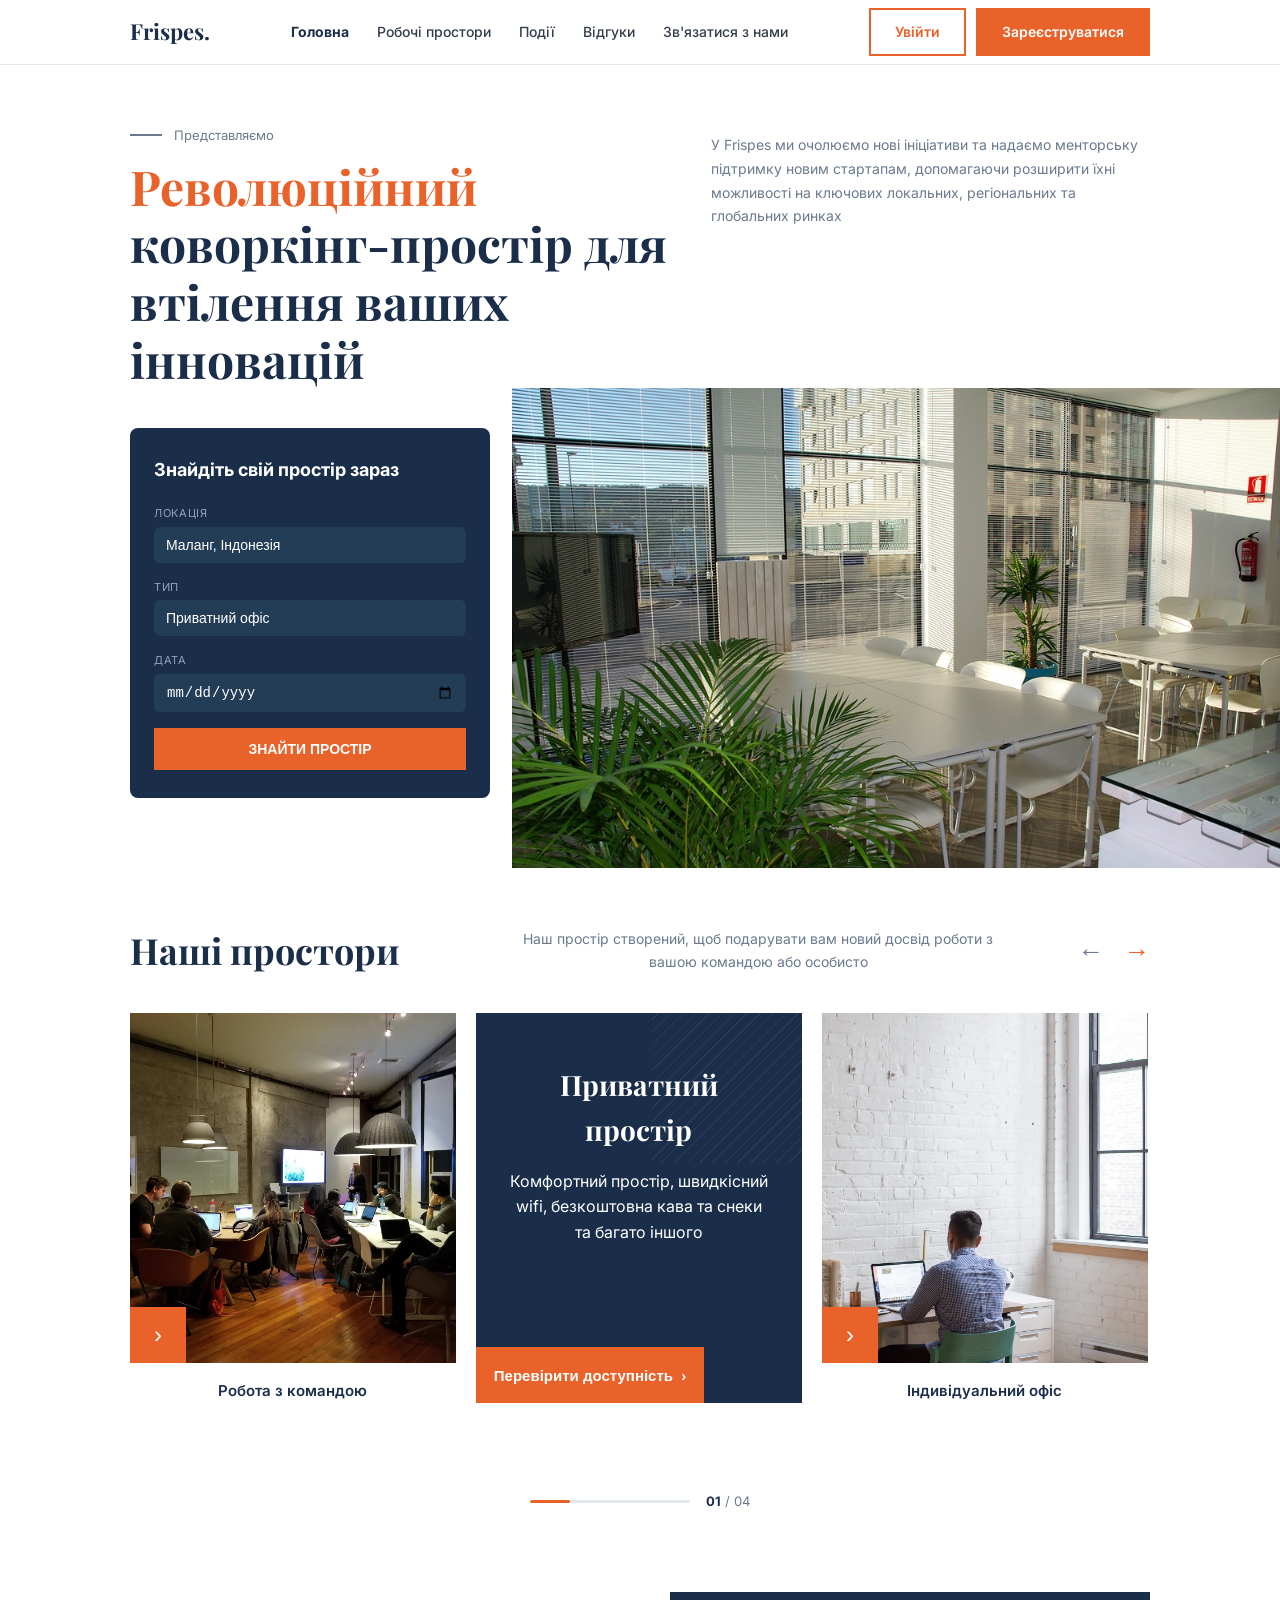
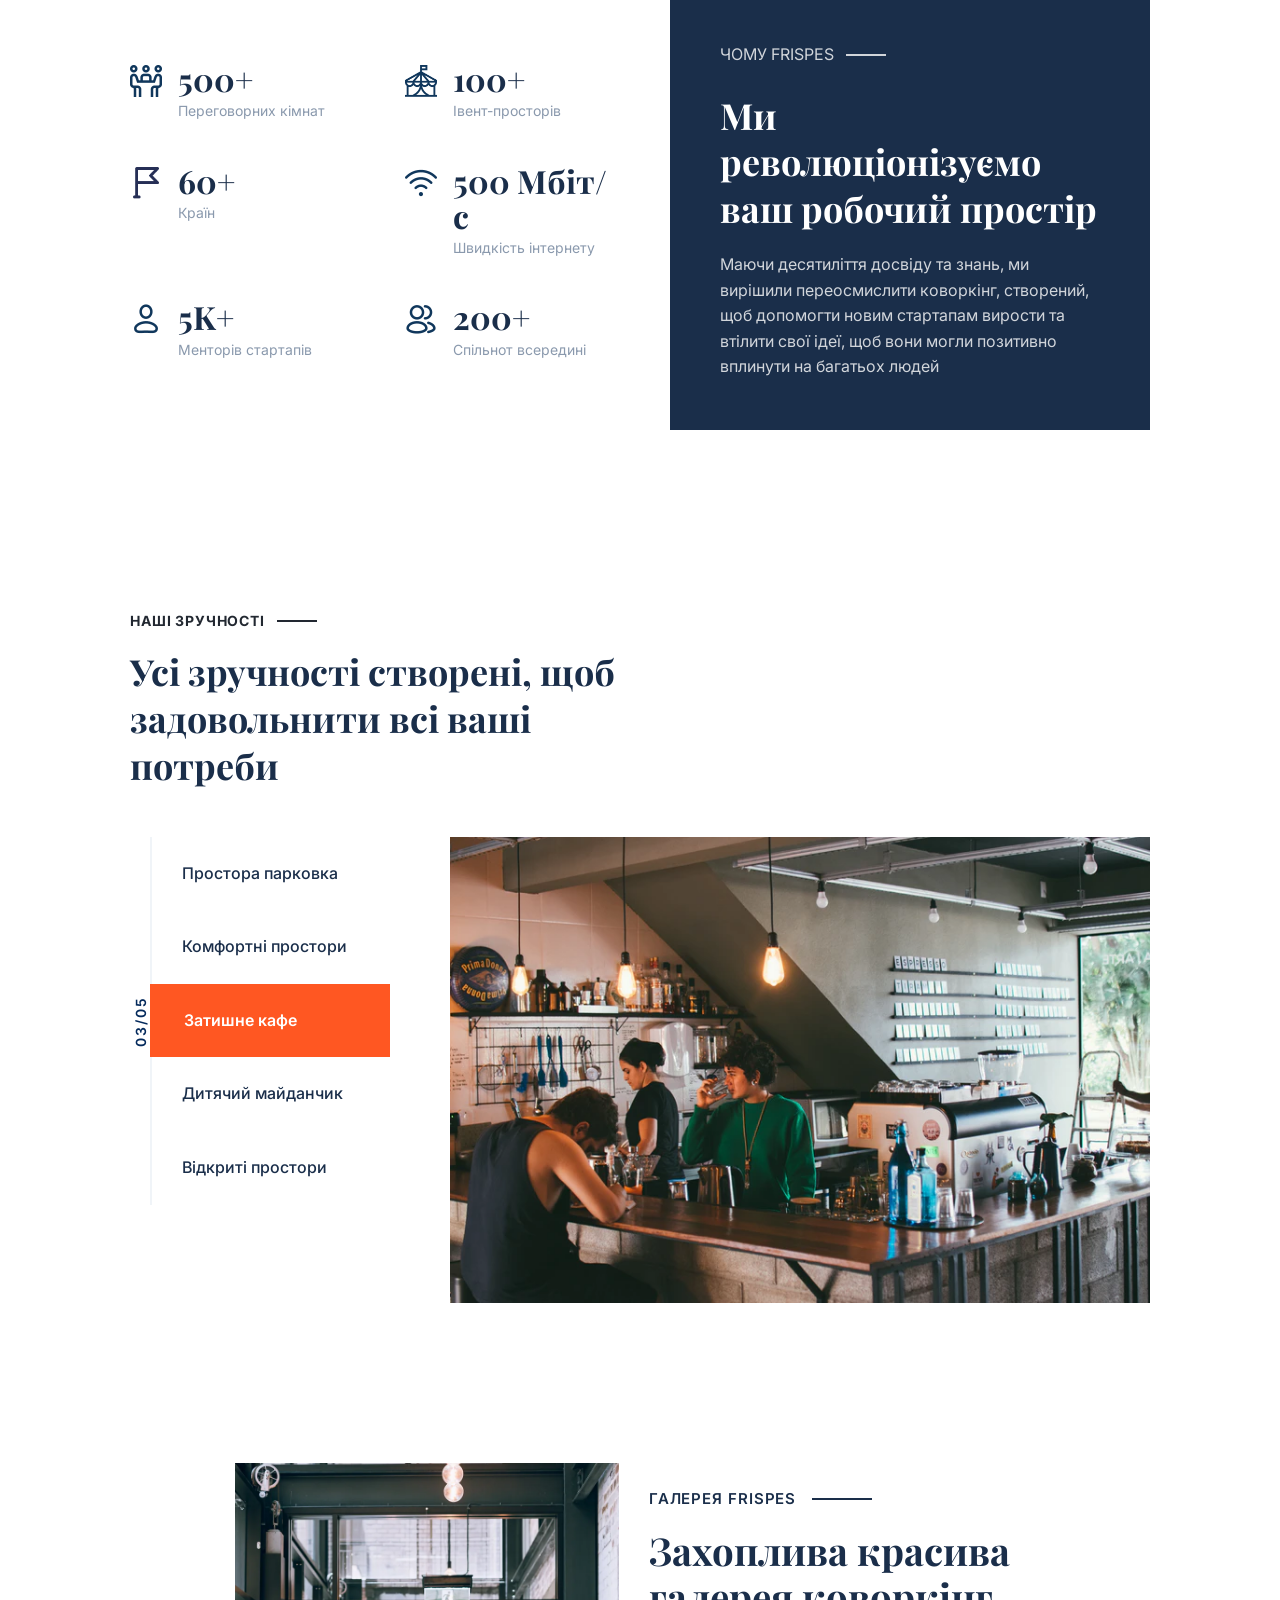
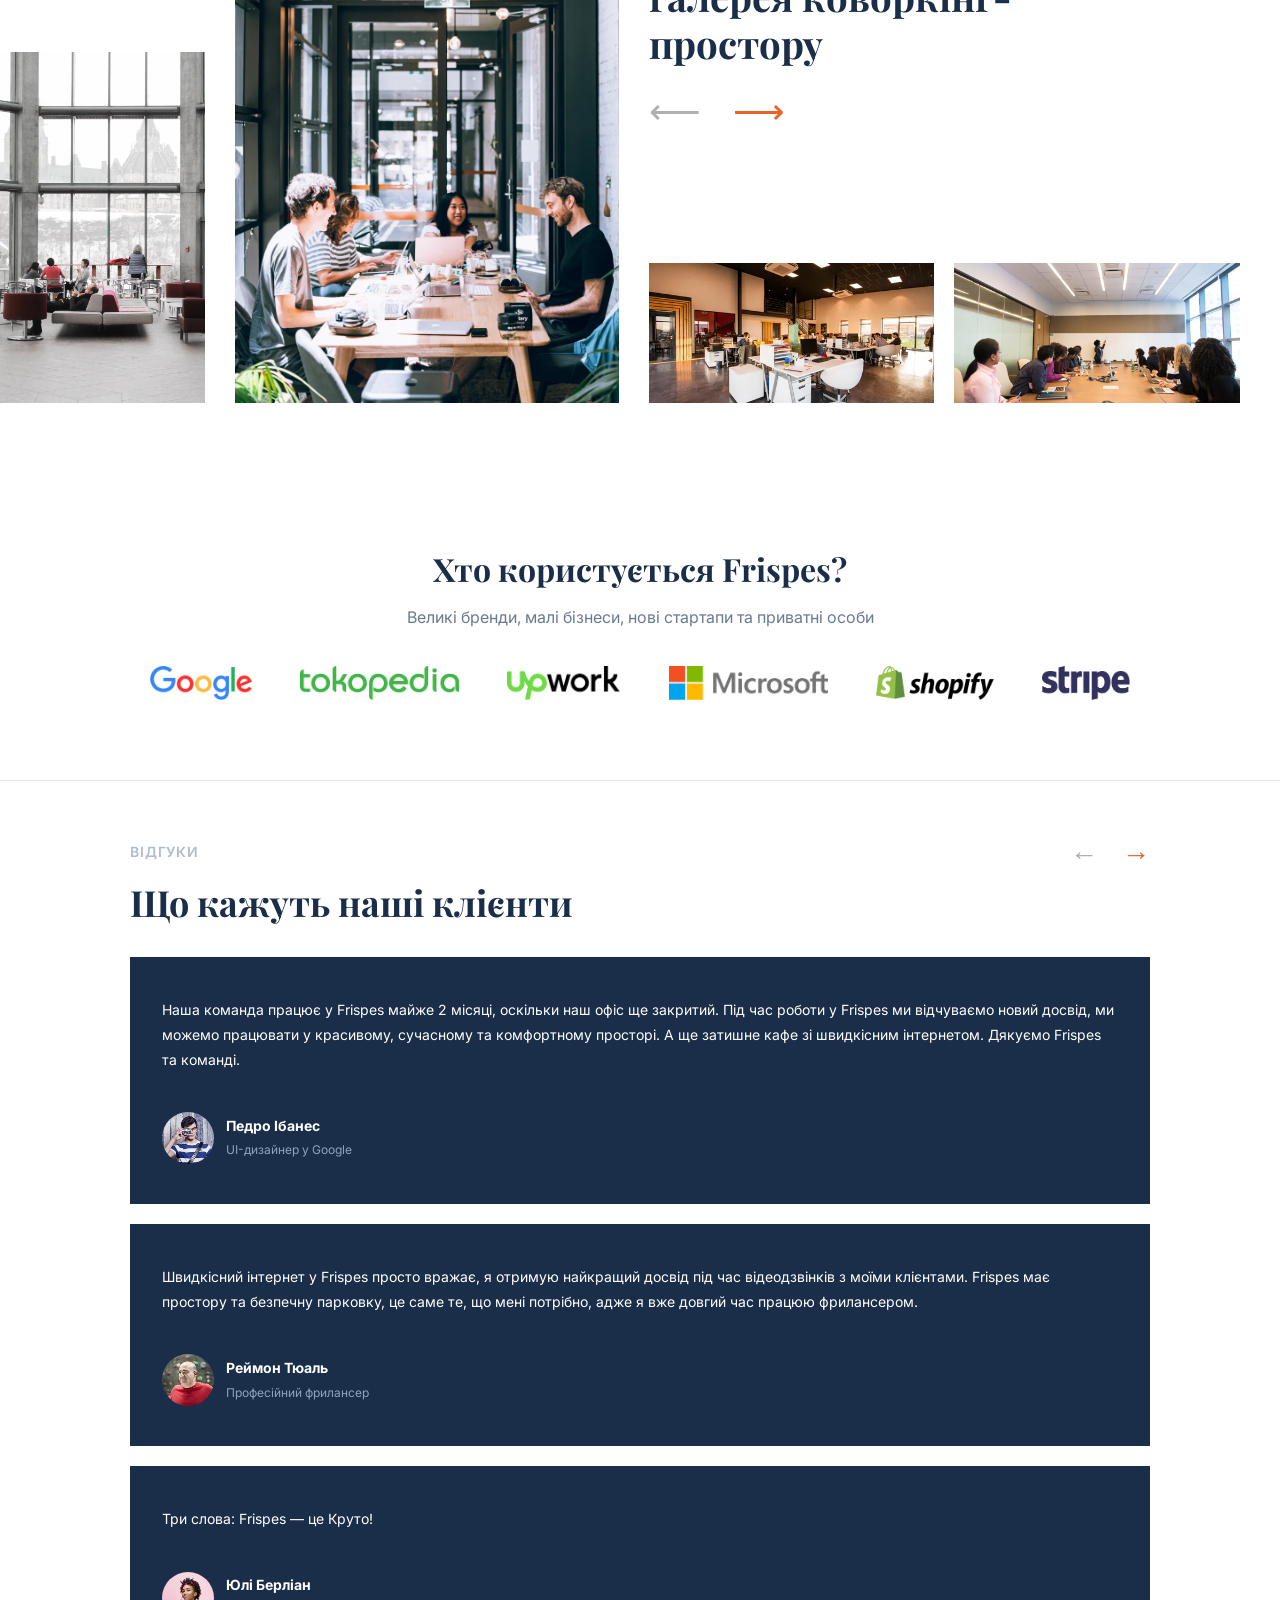
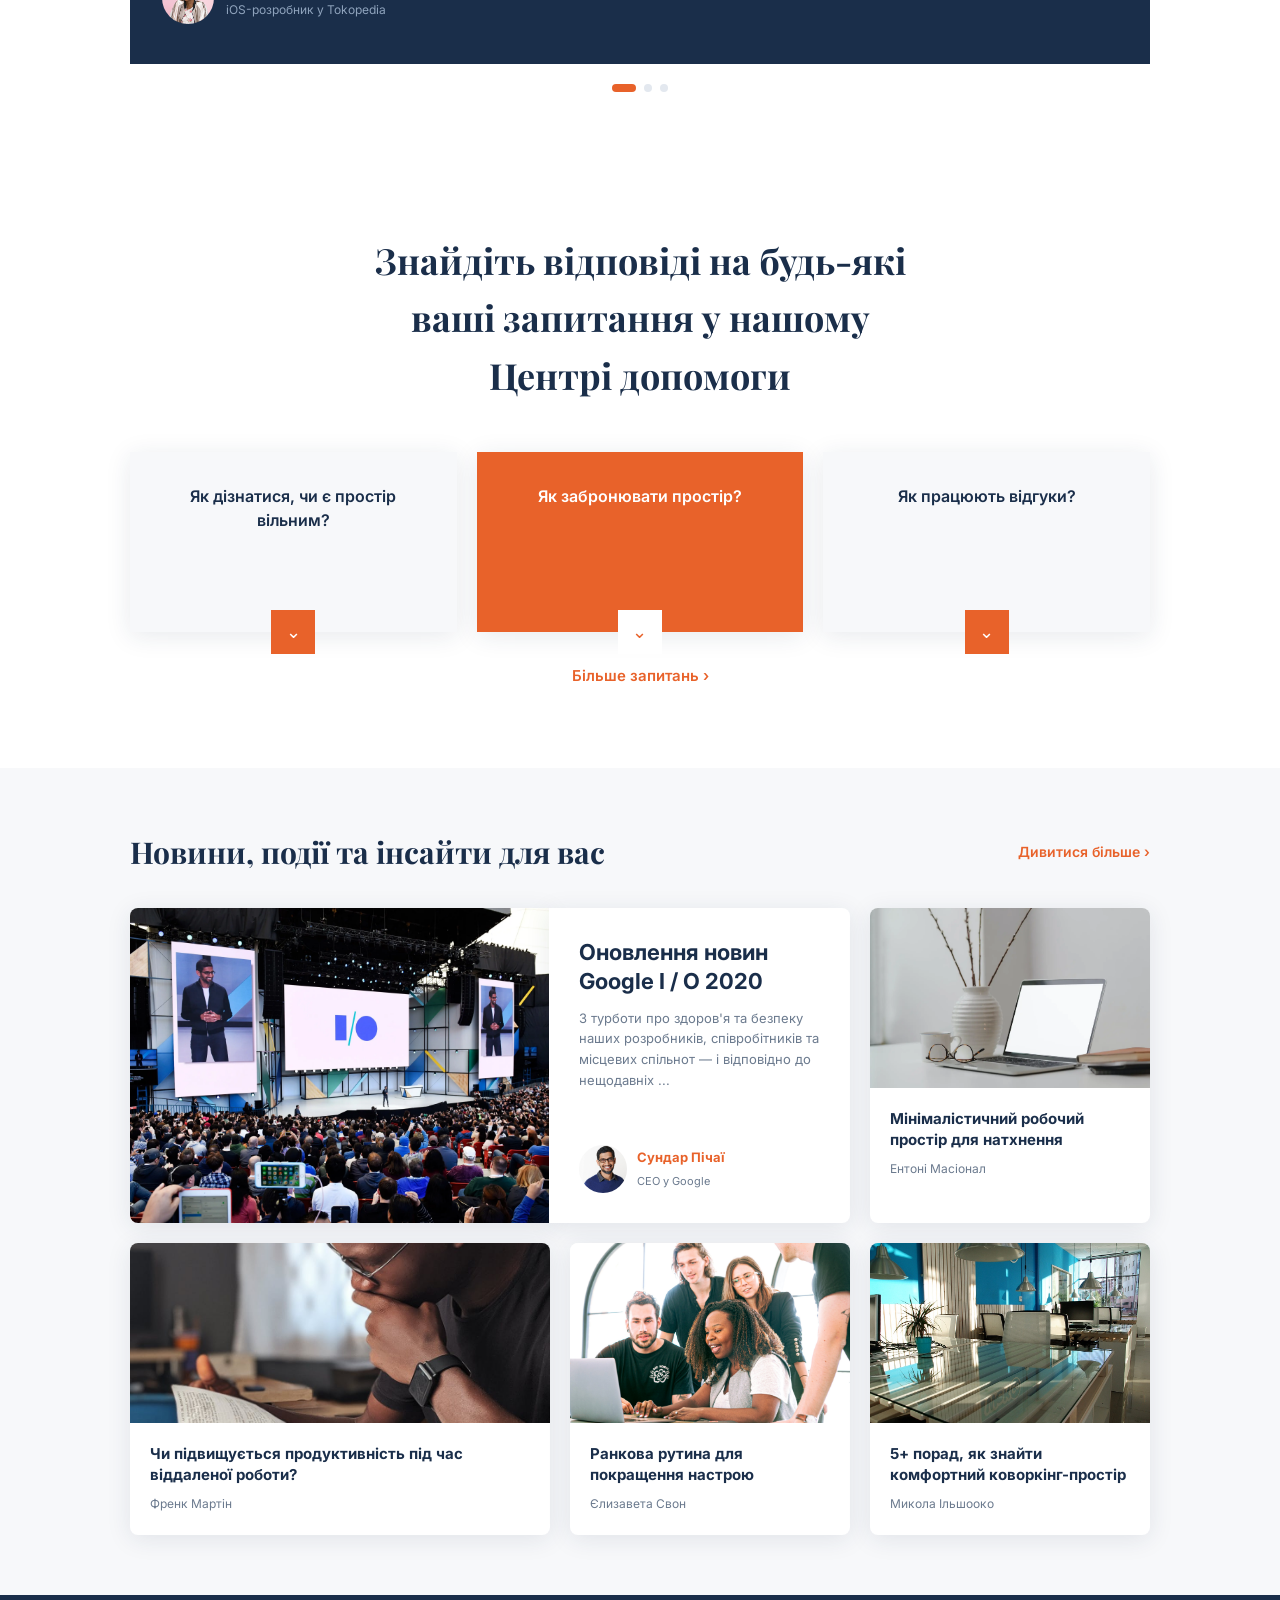
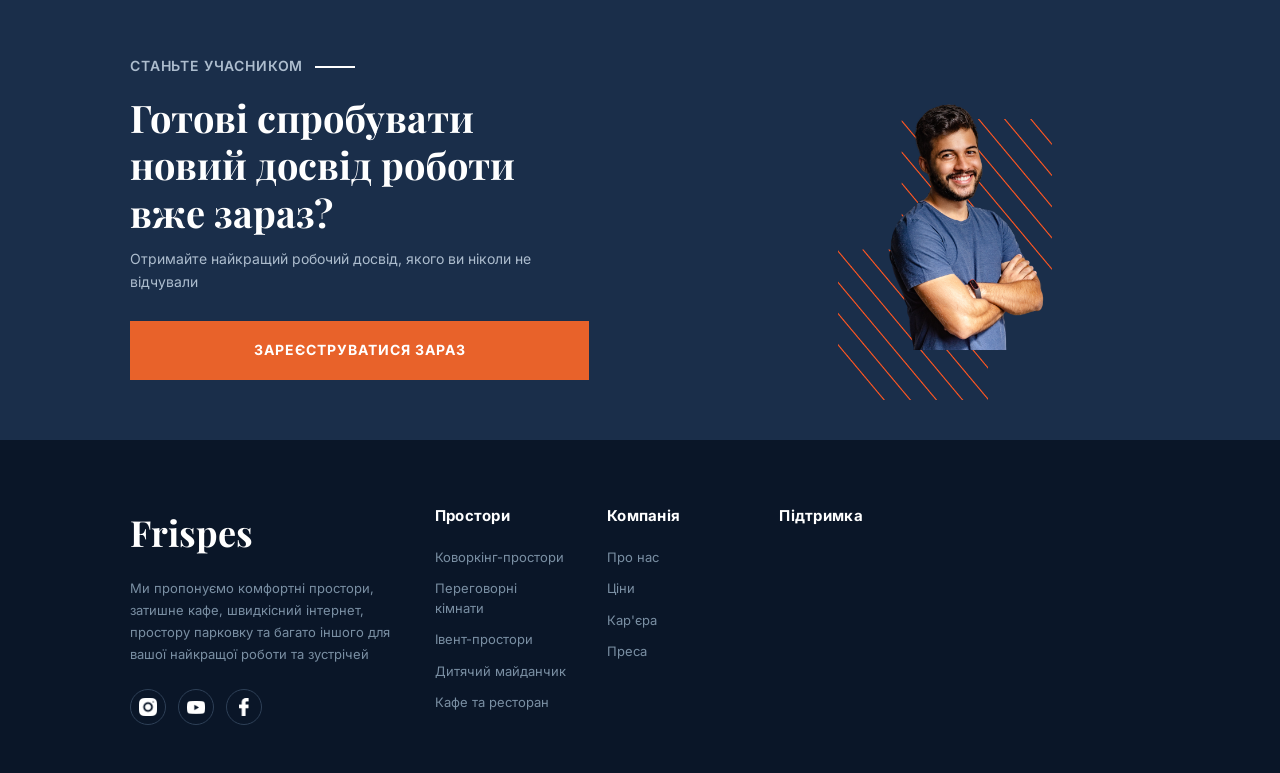
==== commit 558d3698: "Update index.html" ====
--- a/index.html
+++ b/index.html
@@ -43,7 +43,7 @@
       <li><a href="contact.html" class="mobile-nav__link">Зв'язатися з нами</a></li>
       <li class="mobile-nav__actions">
         <a href="404.html" class="btn btn--ghost">Увійти</a>
-        <a href="contact.html" class="btn btn--primary">Зареєструватися</a>
+        <a href="404html" class="btn btn--primary">Зареєструватися</a>
       </li>
     </ul>
   </div>
--- a/style.css
+++ b/style.css
@@ -1320,7 +1320,7 @@
 }
 
 /* Columns */
-.footer__col h4 {
+.footer__col h3 {
   color: var(--white);
   font-size: 15px;
   font-weight: 700;
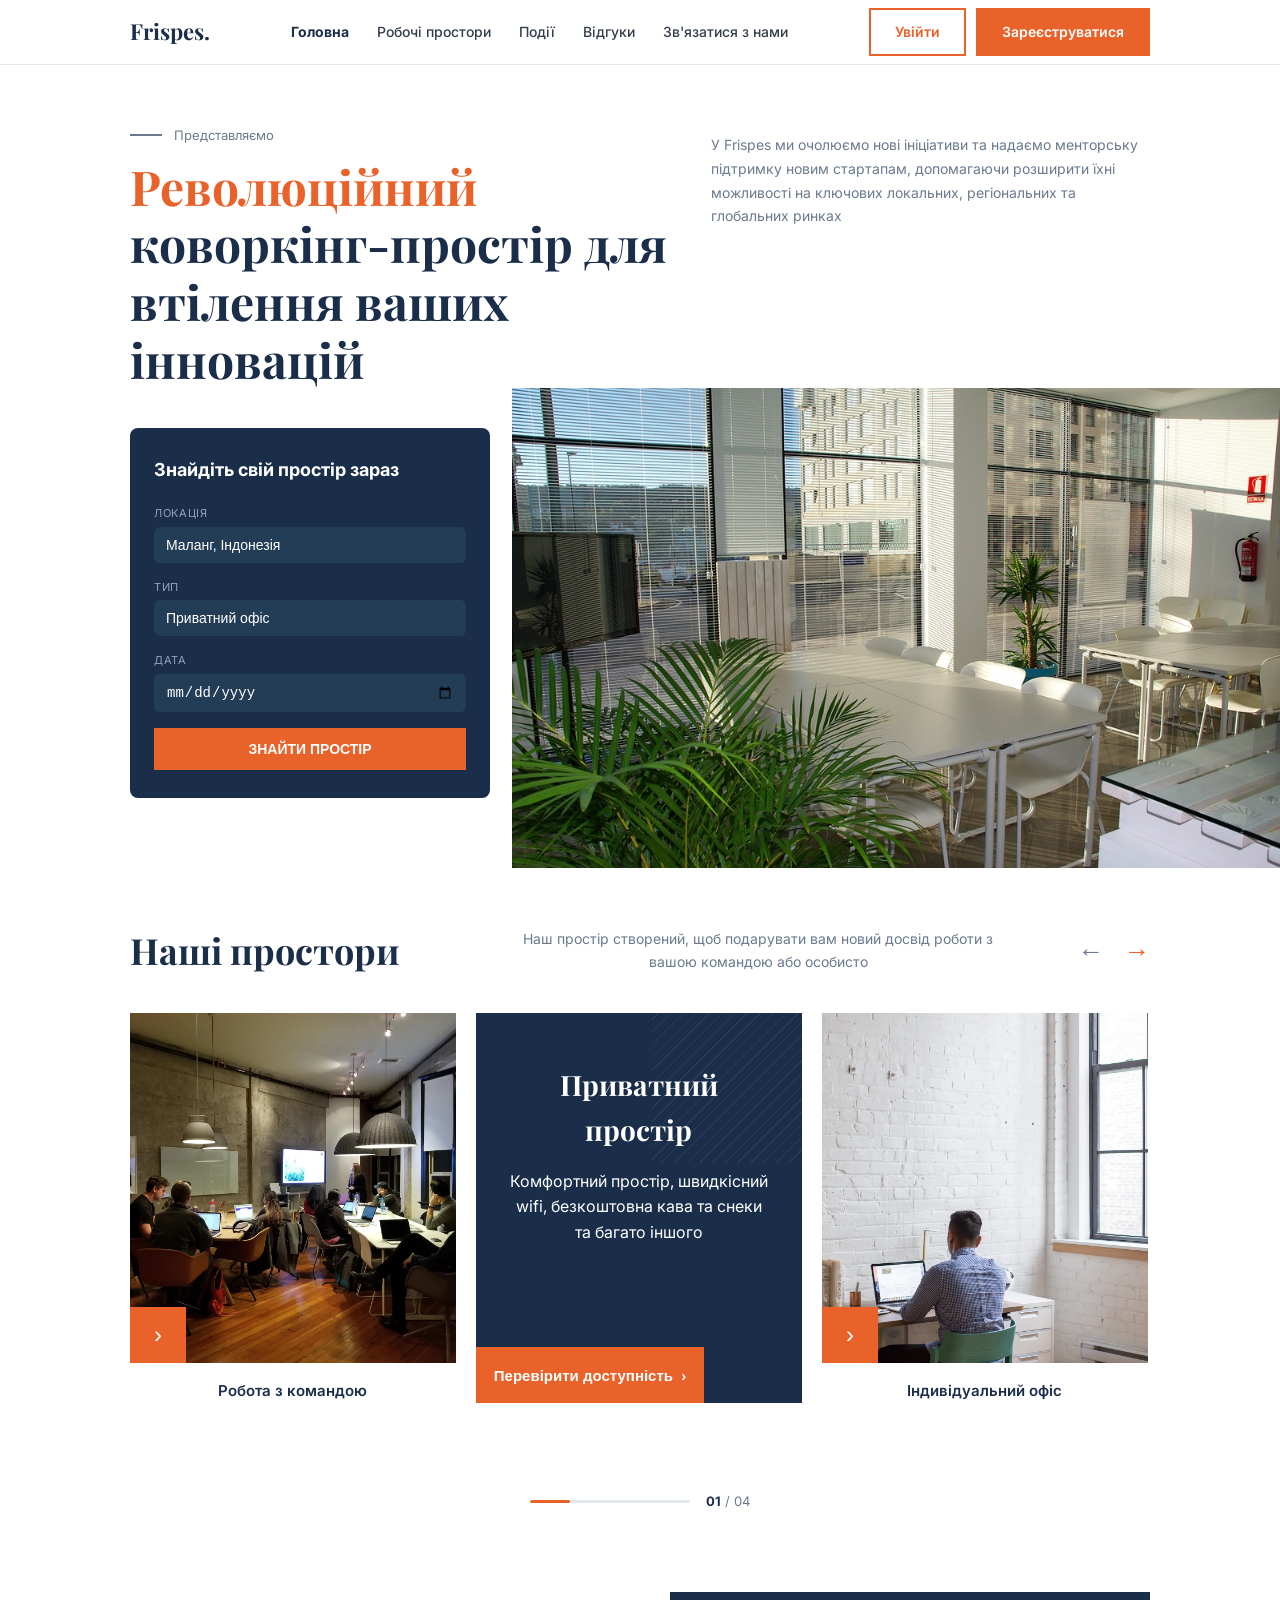
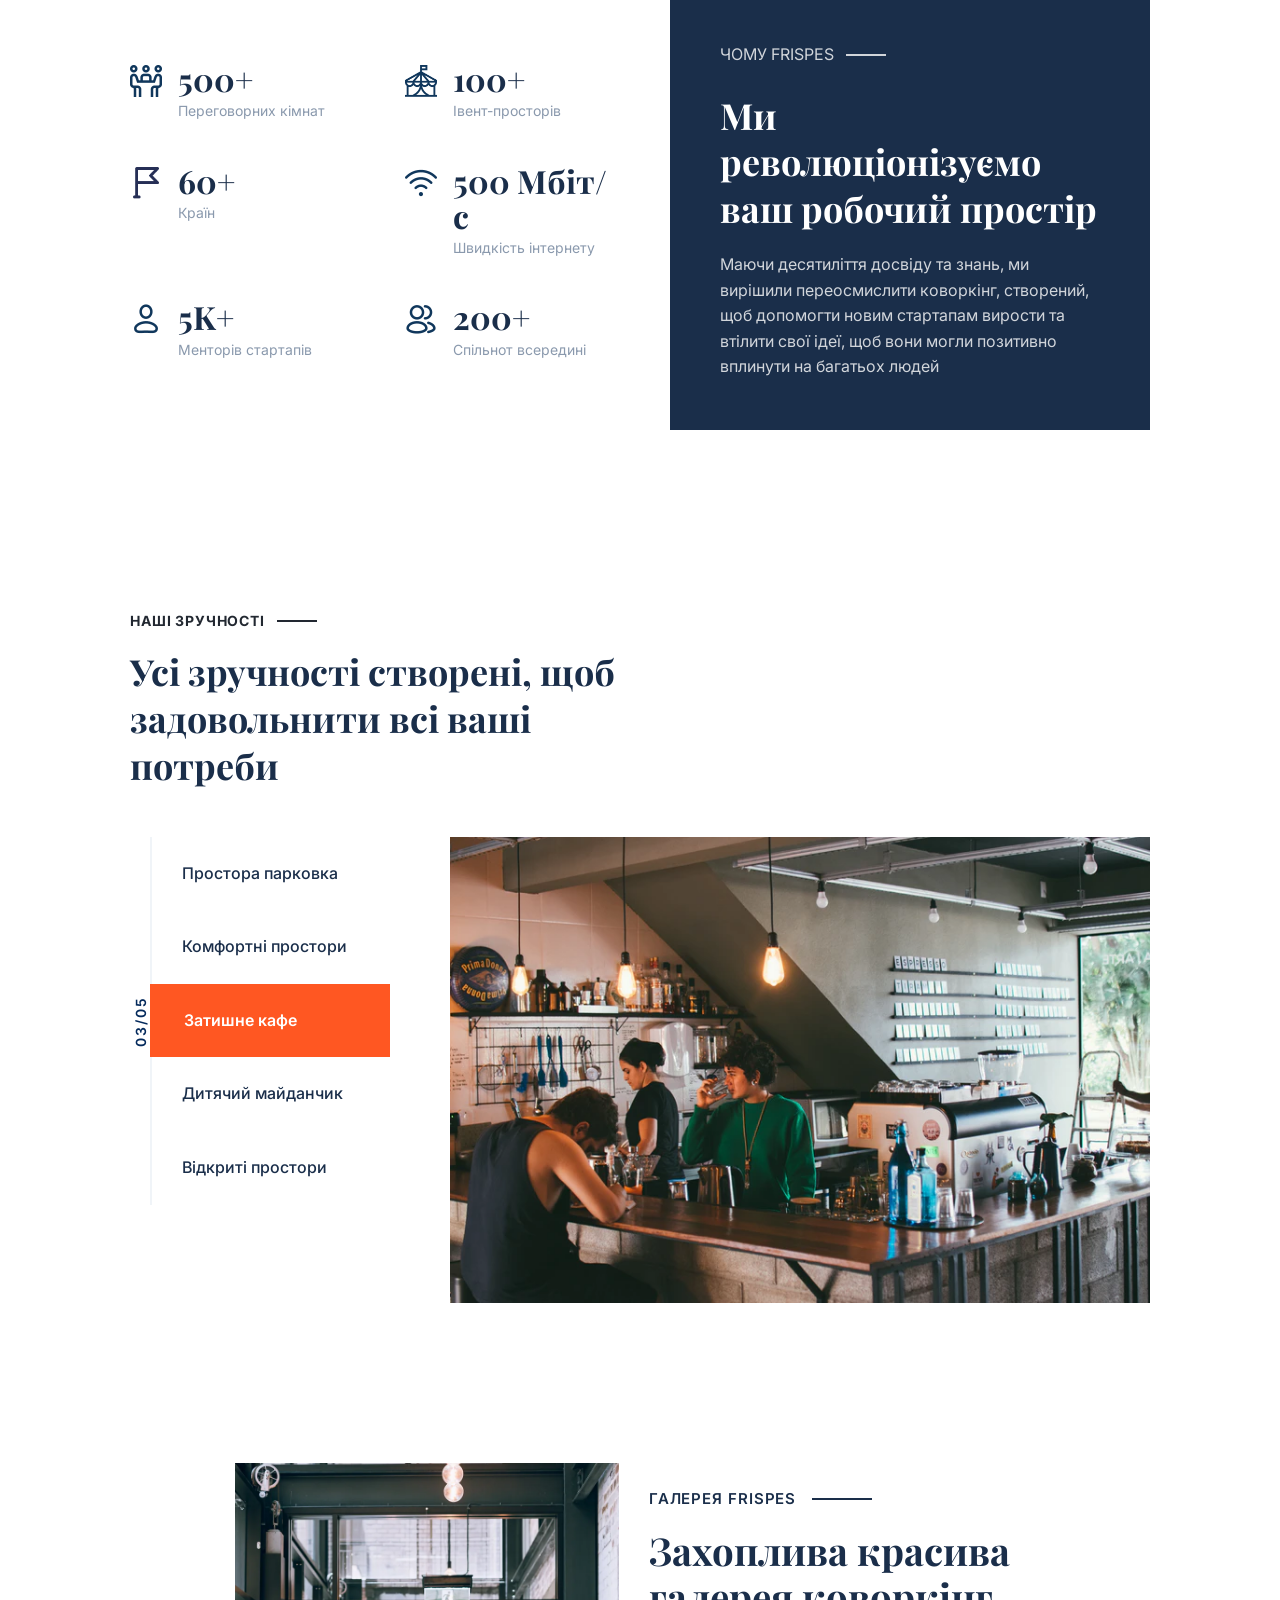
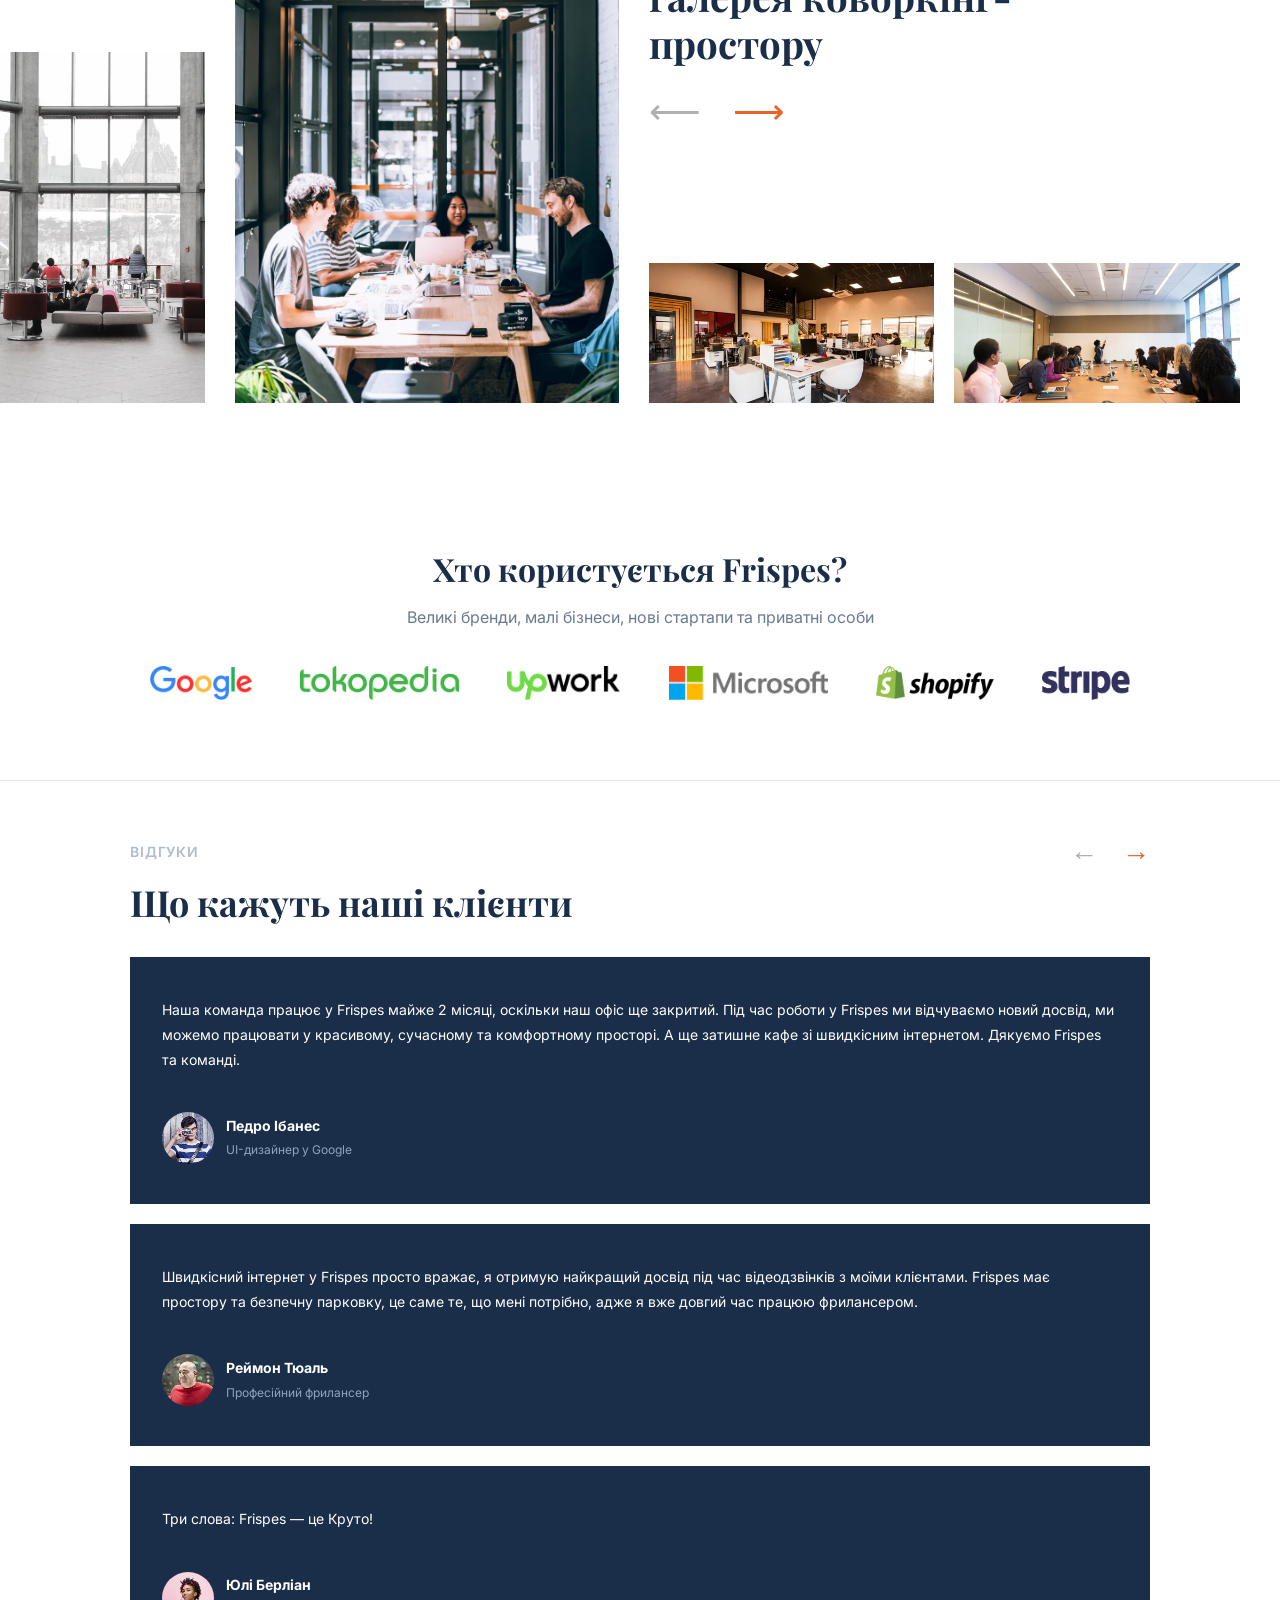
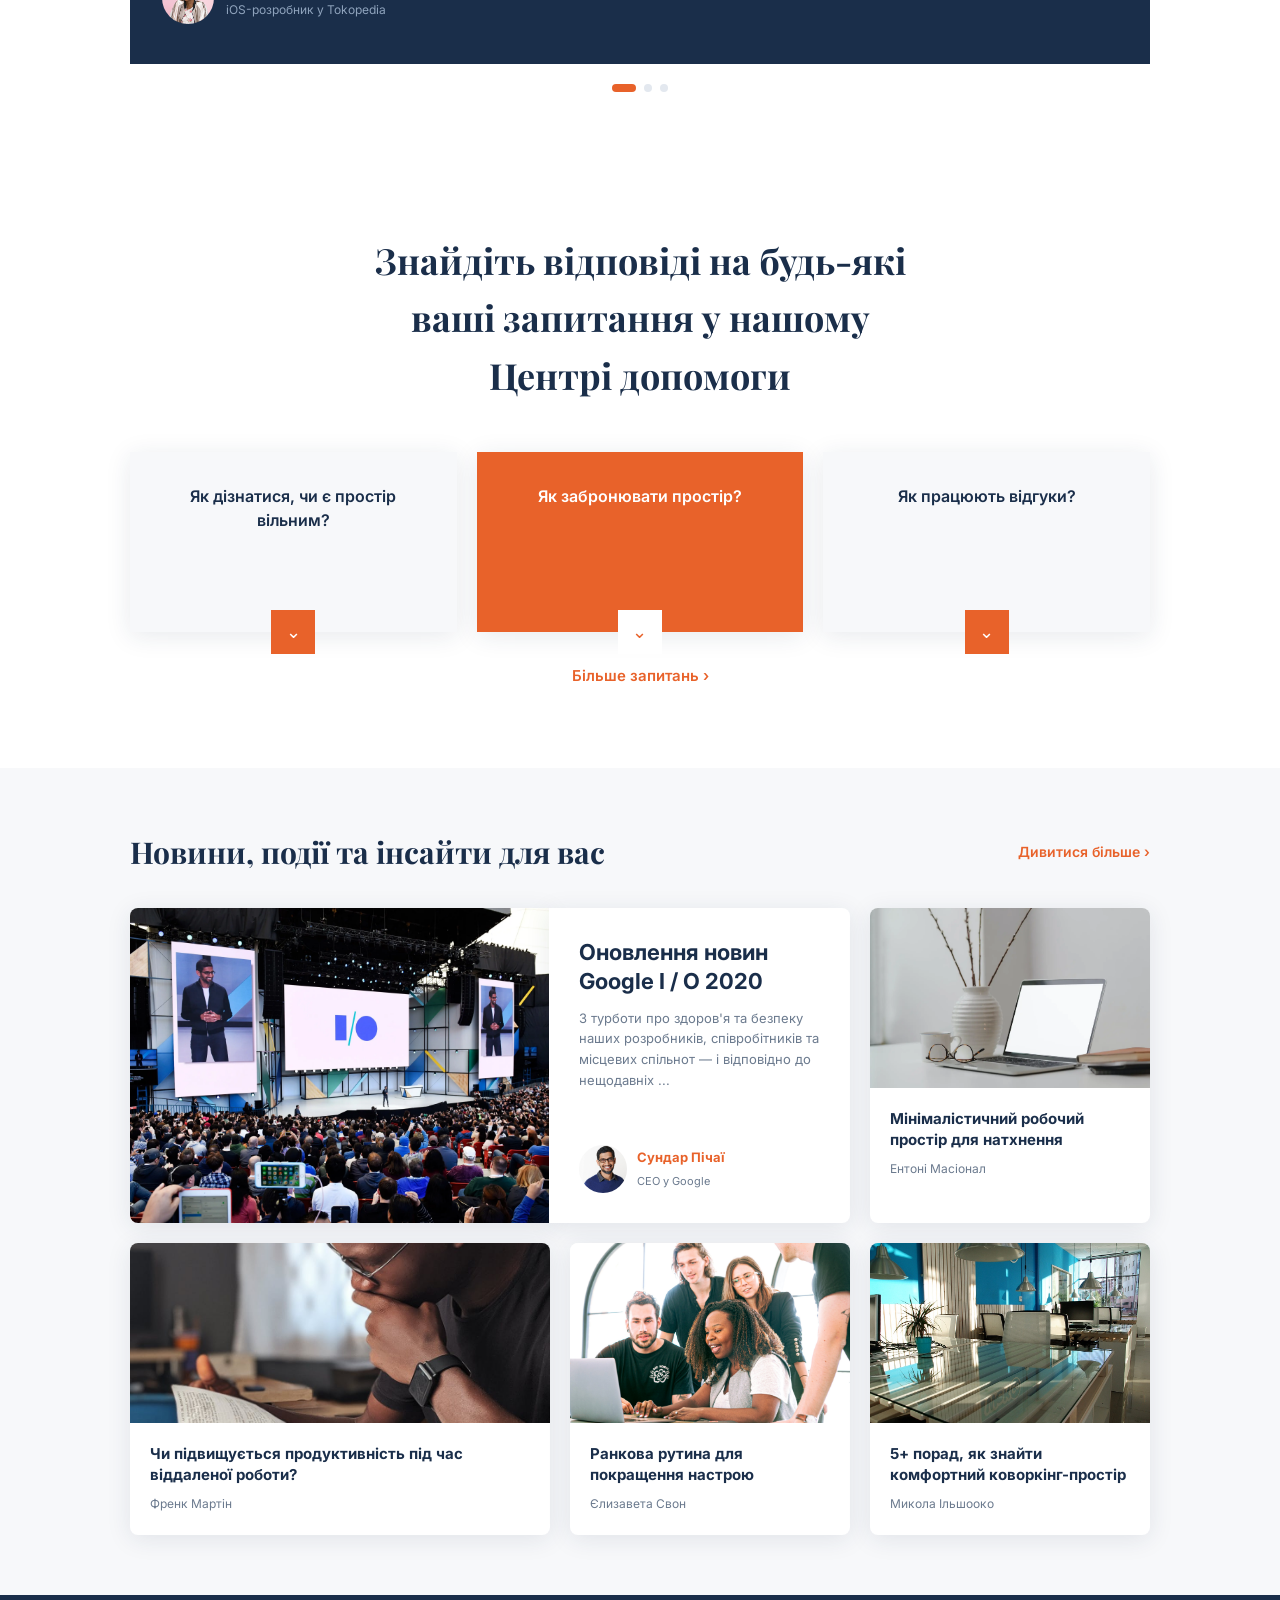
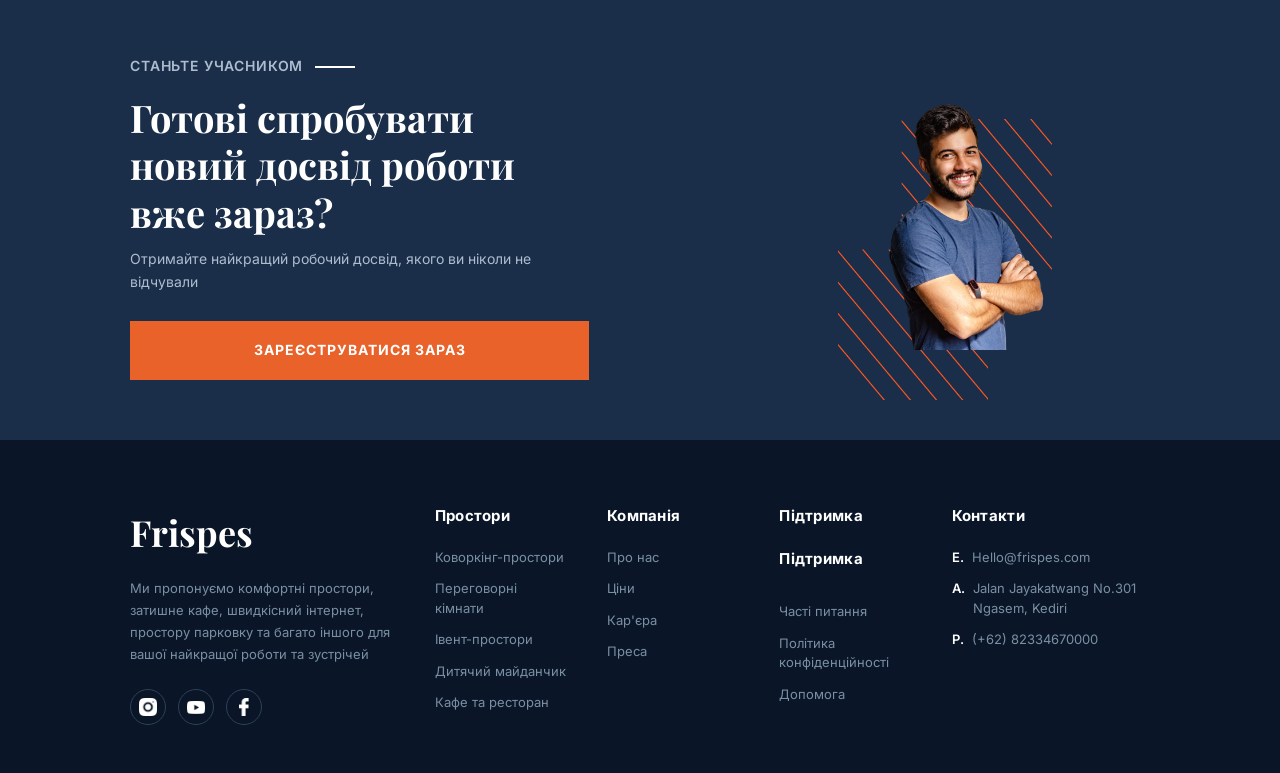
==== commit 80d7a5db: "Update index.html" ====
--- a/index.html
+++ b/index.html
@@ -43,7 +43,7 @@
       <li><a href="contact.html" class="mobile-nav__link">Зв'язатися з нами</a></li>
       <li class="mobile-nav__actions">
         <a href="404.html" class="btn btn--ghost">Увійти</a>
-        <a href="404html" class="btn btn--primary">Зареєструватися</a>
+        <a href="contact.html" class="btn btn--primary">Зареєструватися</a>
       </li>
     </ul>
   </div>
@@ -491,4 +491,24 @@
     <div class="footer__col">
       <h3>Підтримка</h3>
       <ul>
-        <li><a href="contact.html#
+        <li><a href="contact.html#    <div class="footer__col">
+      <h3>Підтримка</h3>
+      <ul>
+        <li><a href="contact.html#faq">Часті питання</a></li>
+        <li>Політика конфіденційності</li>
+        <li><a href="contact.html#faq">Допомога</a></li>
+      </ul>
+    </div>
+    <div class="footer__col">
+      <h3>Контакти</h3>
+      <ul class="footer__contact">
+        <li><span class="contact-label">E.</span> Hello@frispes.com</li>
+        <li><span class="contact-label">A.</span> Jalan Jayakatwang No.301 Ngasem, Kediri</li>
+        <li><span class="contact-label">P.</span> (+62) 82334670000</li>
+      </ul>
+    </div>
+  </div>
+</footer>
+
+</body>
+</html>
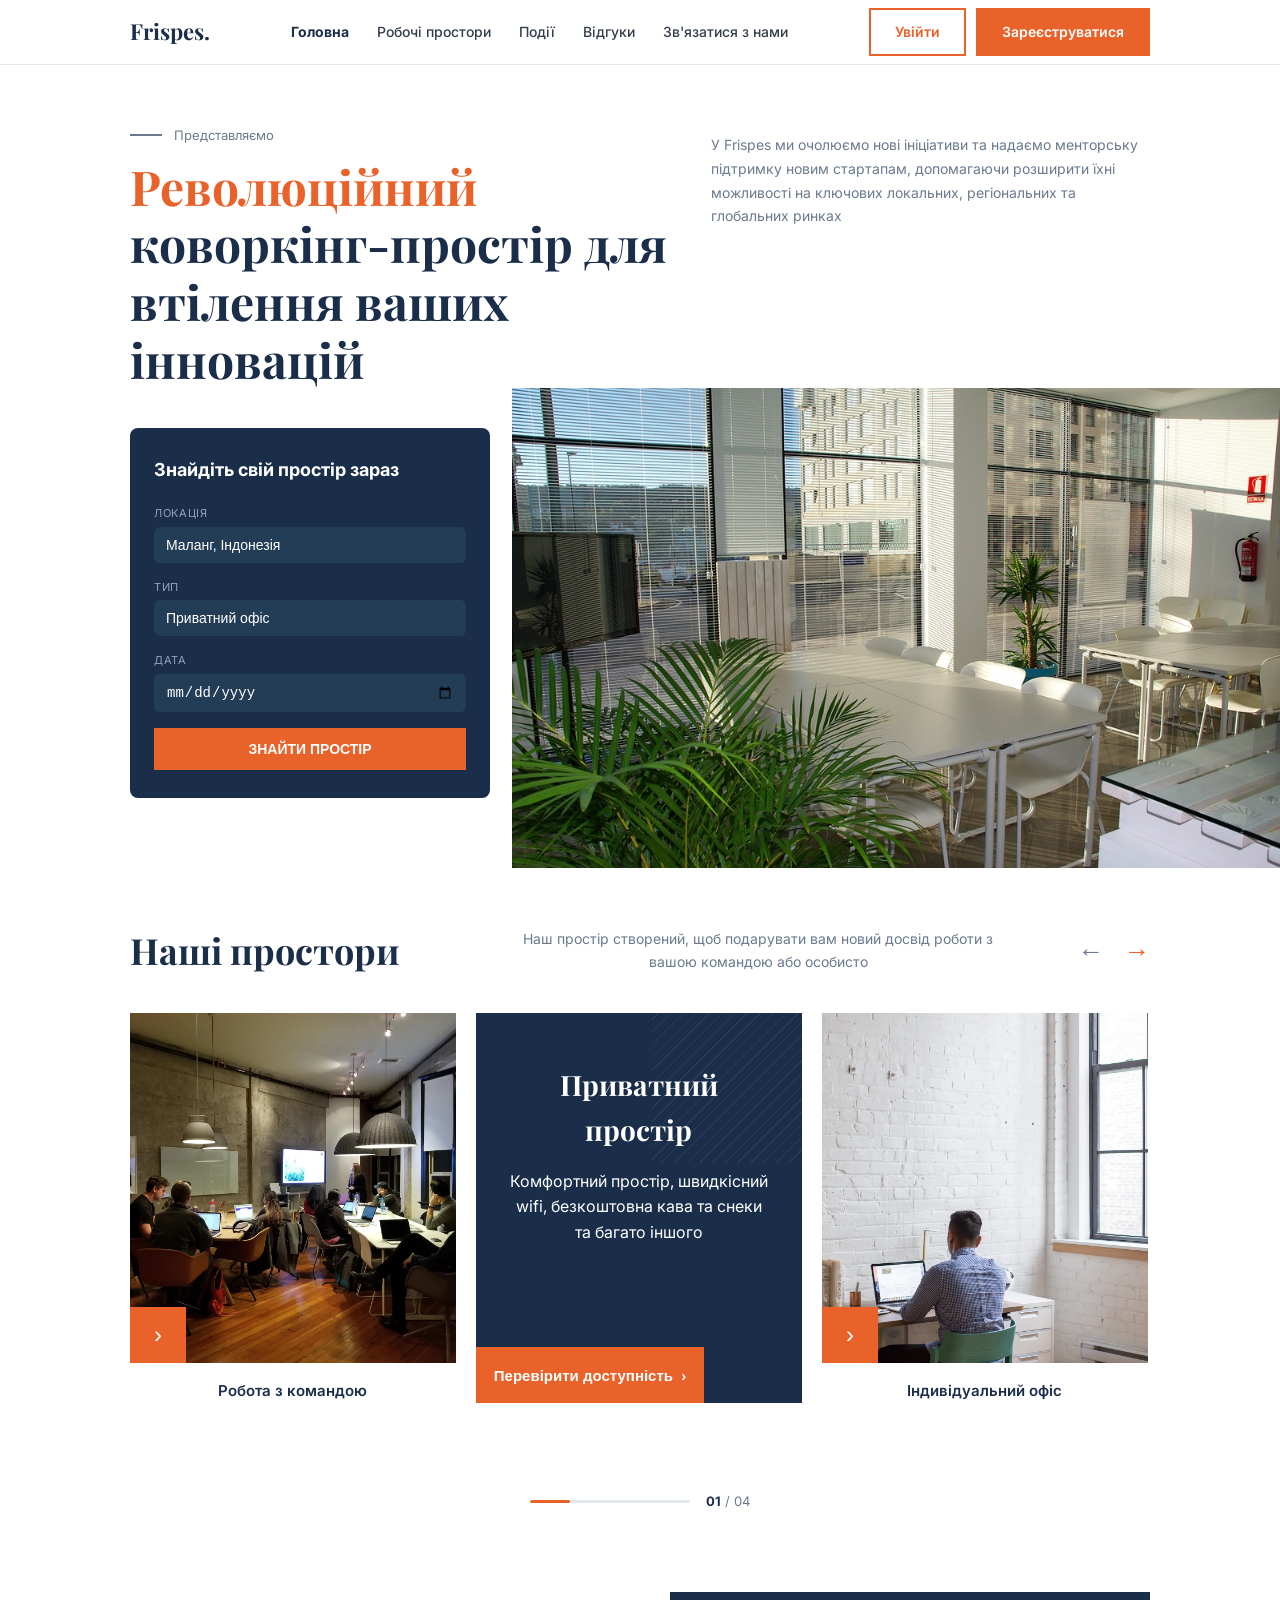
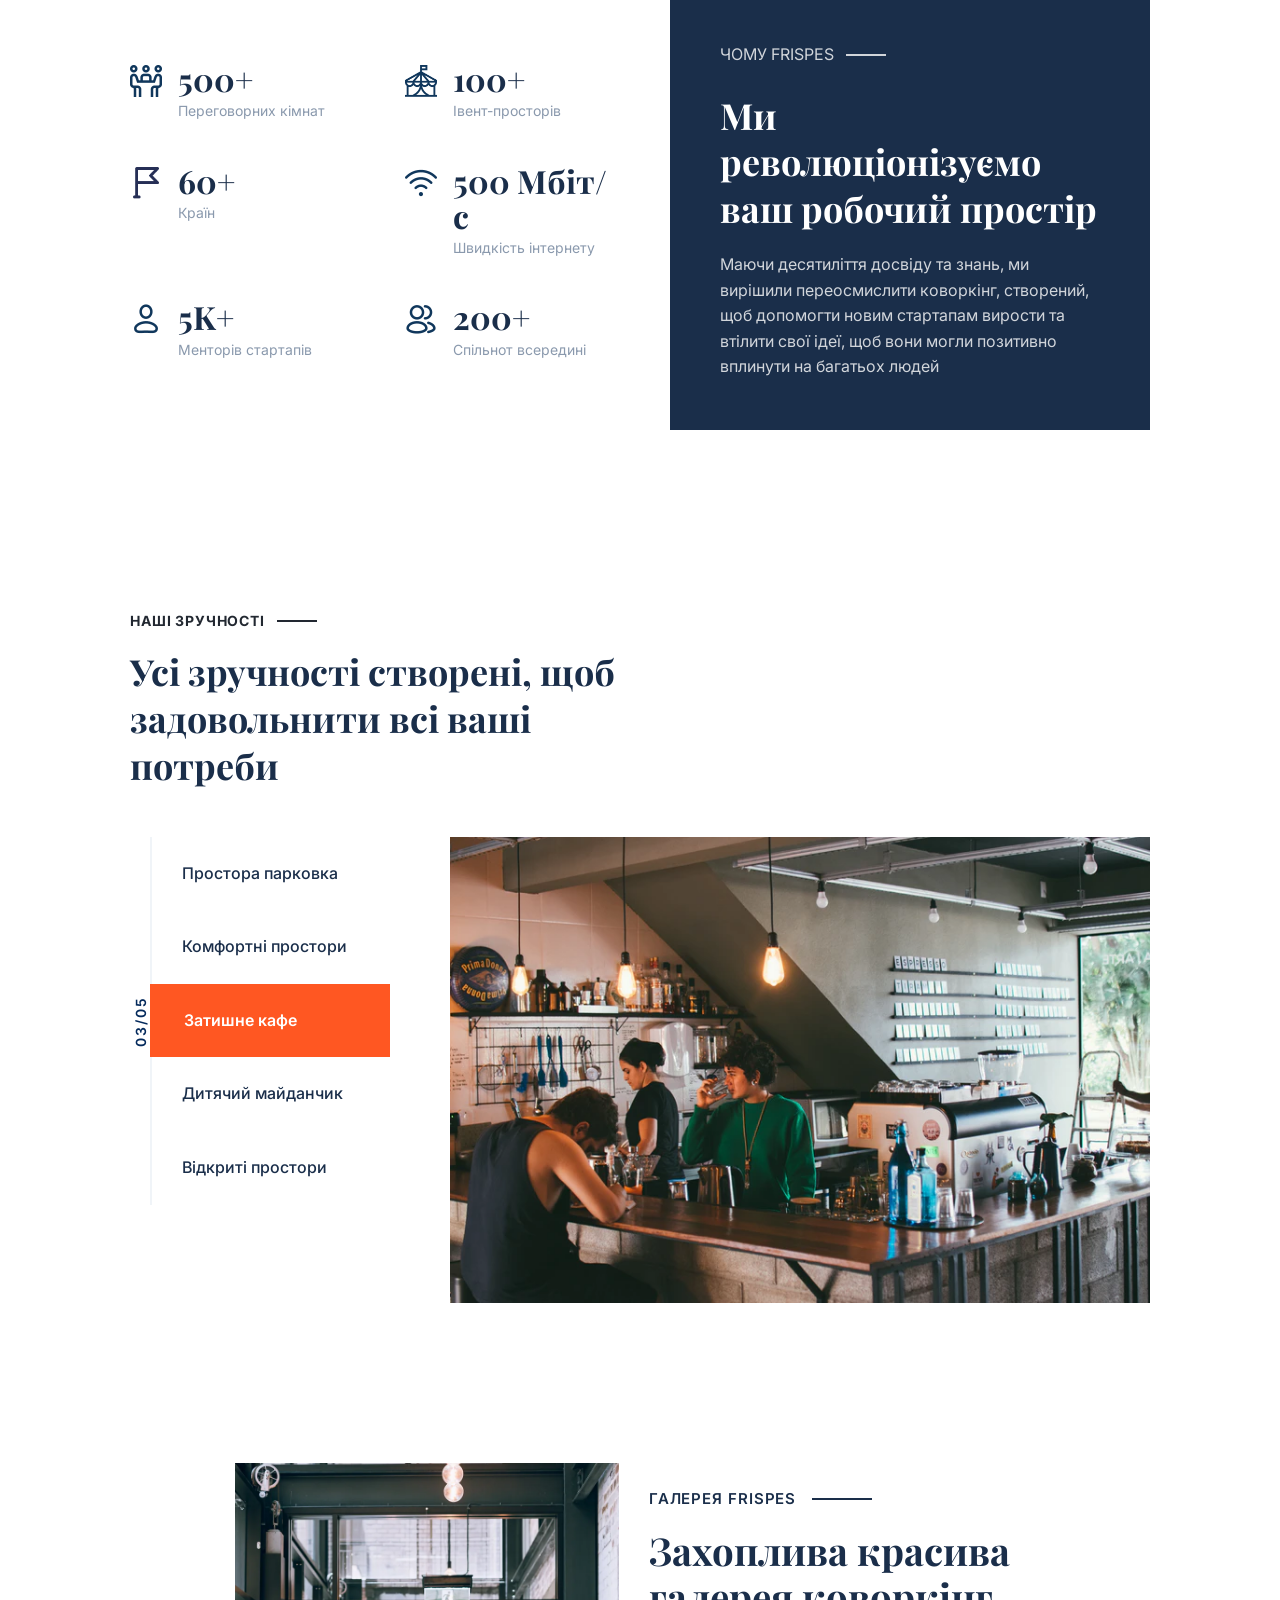
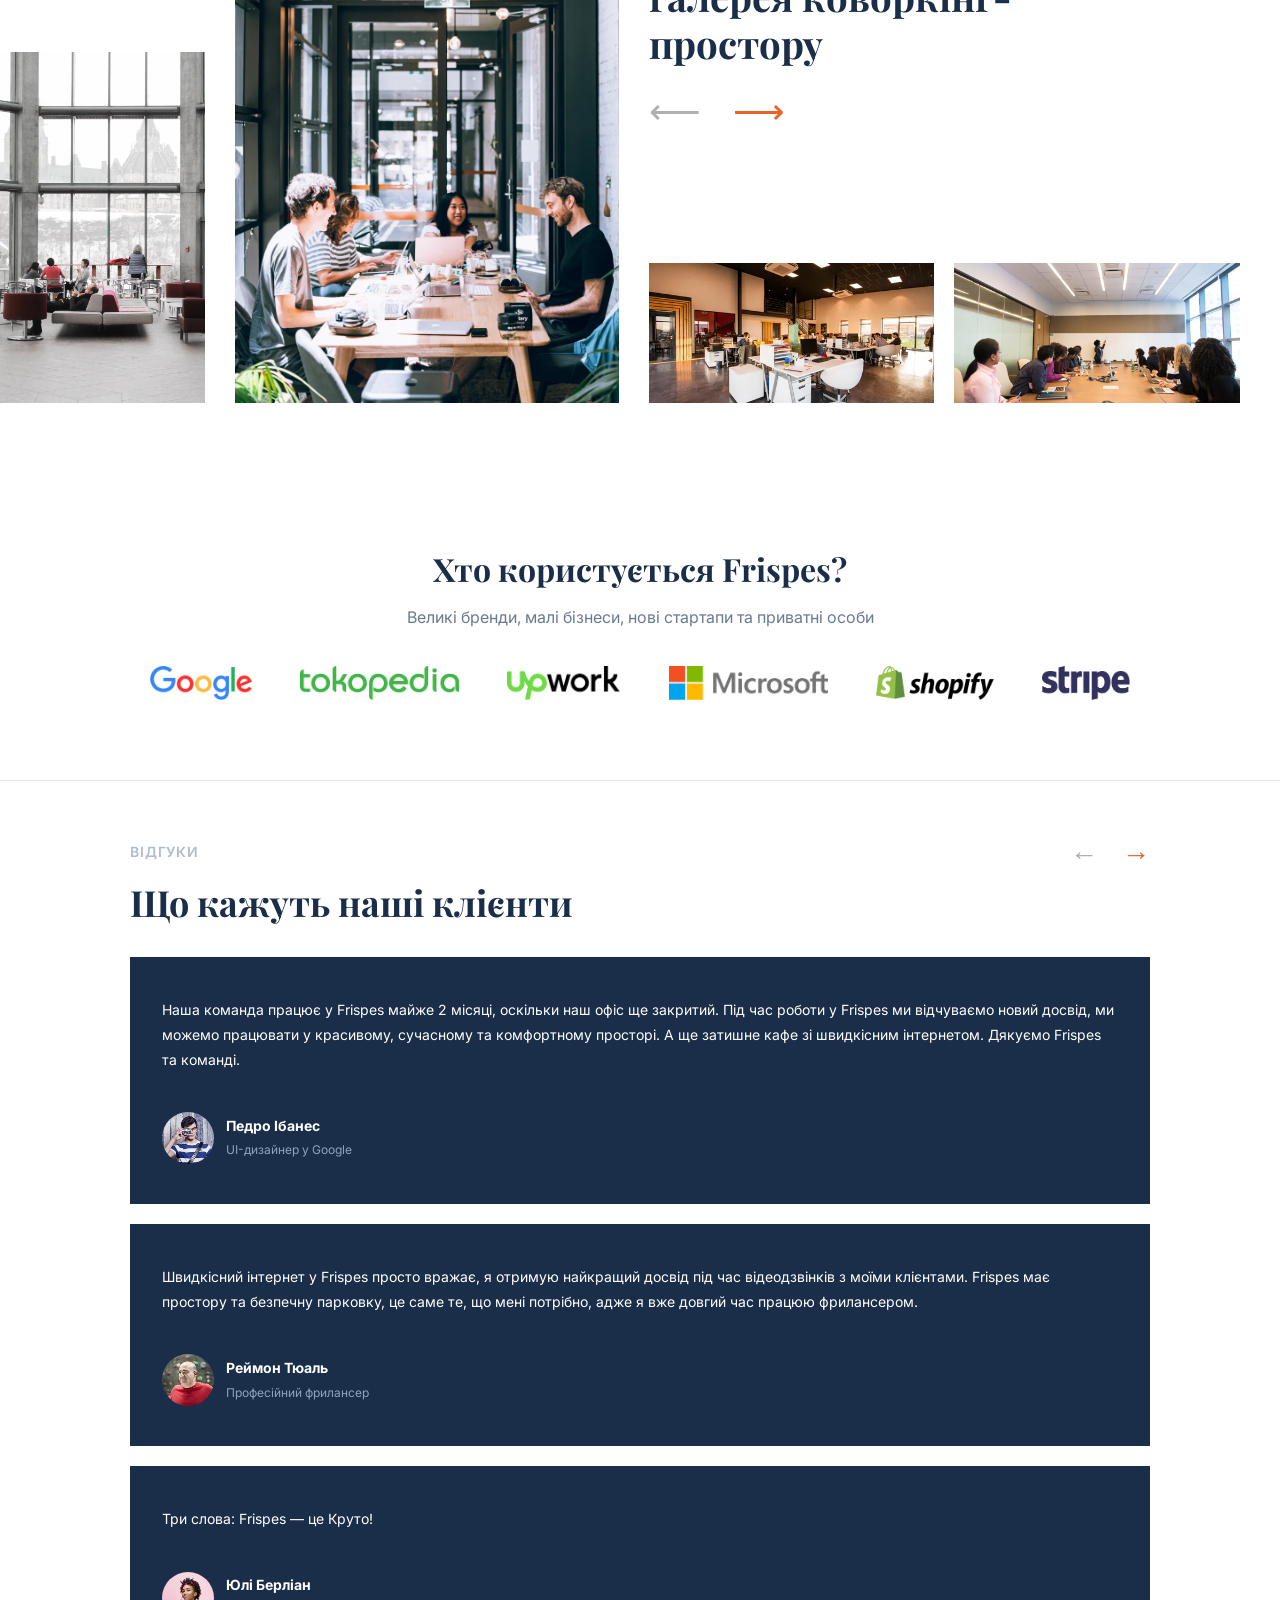
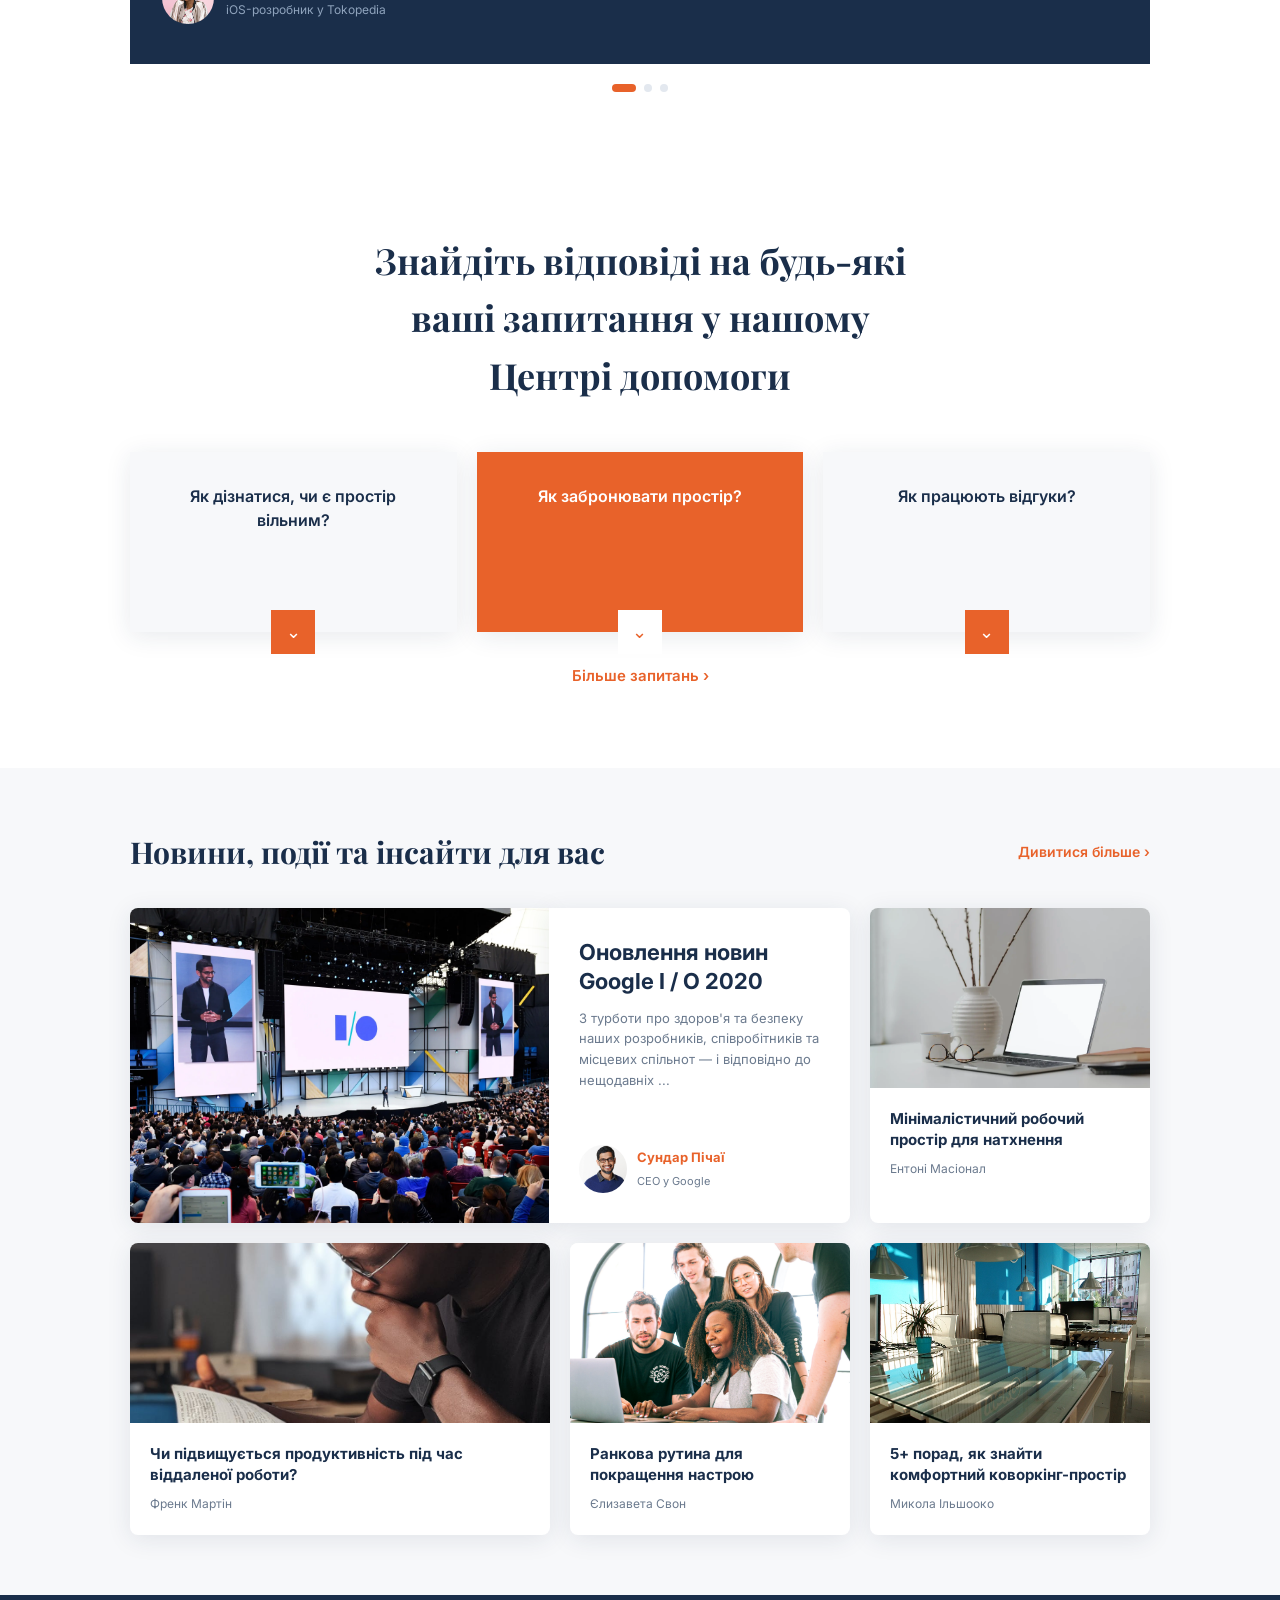
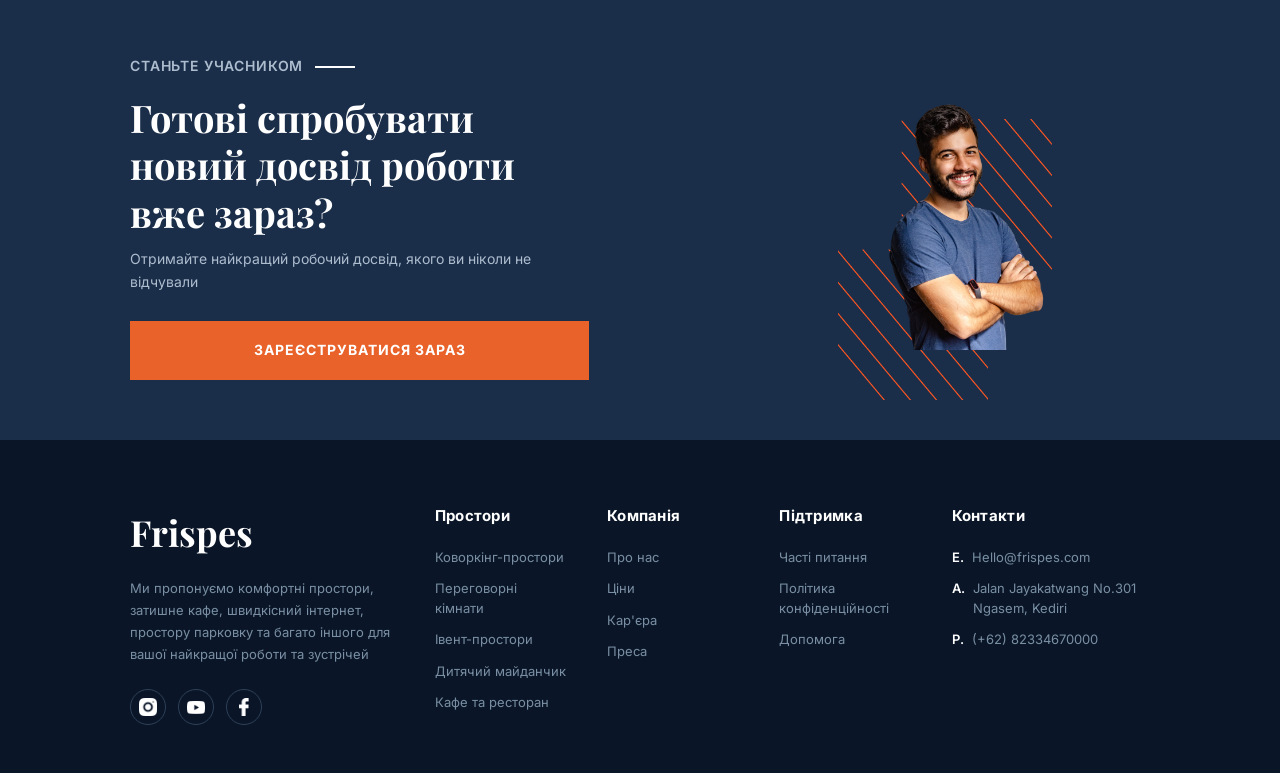
==== commit 80f518cf: "Update index.html" ====
--- a/index.html
+++ b/index.html
@@ -488,10 +488,7 @@
         <li>Преса</li>
       </ul>
     </div>
-    <div class="footer__col">
-      <h3>Підтримка</h3>
-      <ul>
-        <li><a href="contact.html#    <div class="footer__col">
+        <div class="footer__col">
       <h3>Підтримка</h3>
       <ul>
         <li><a href="contact.html#faq">Часті питання</a></li>
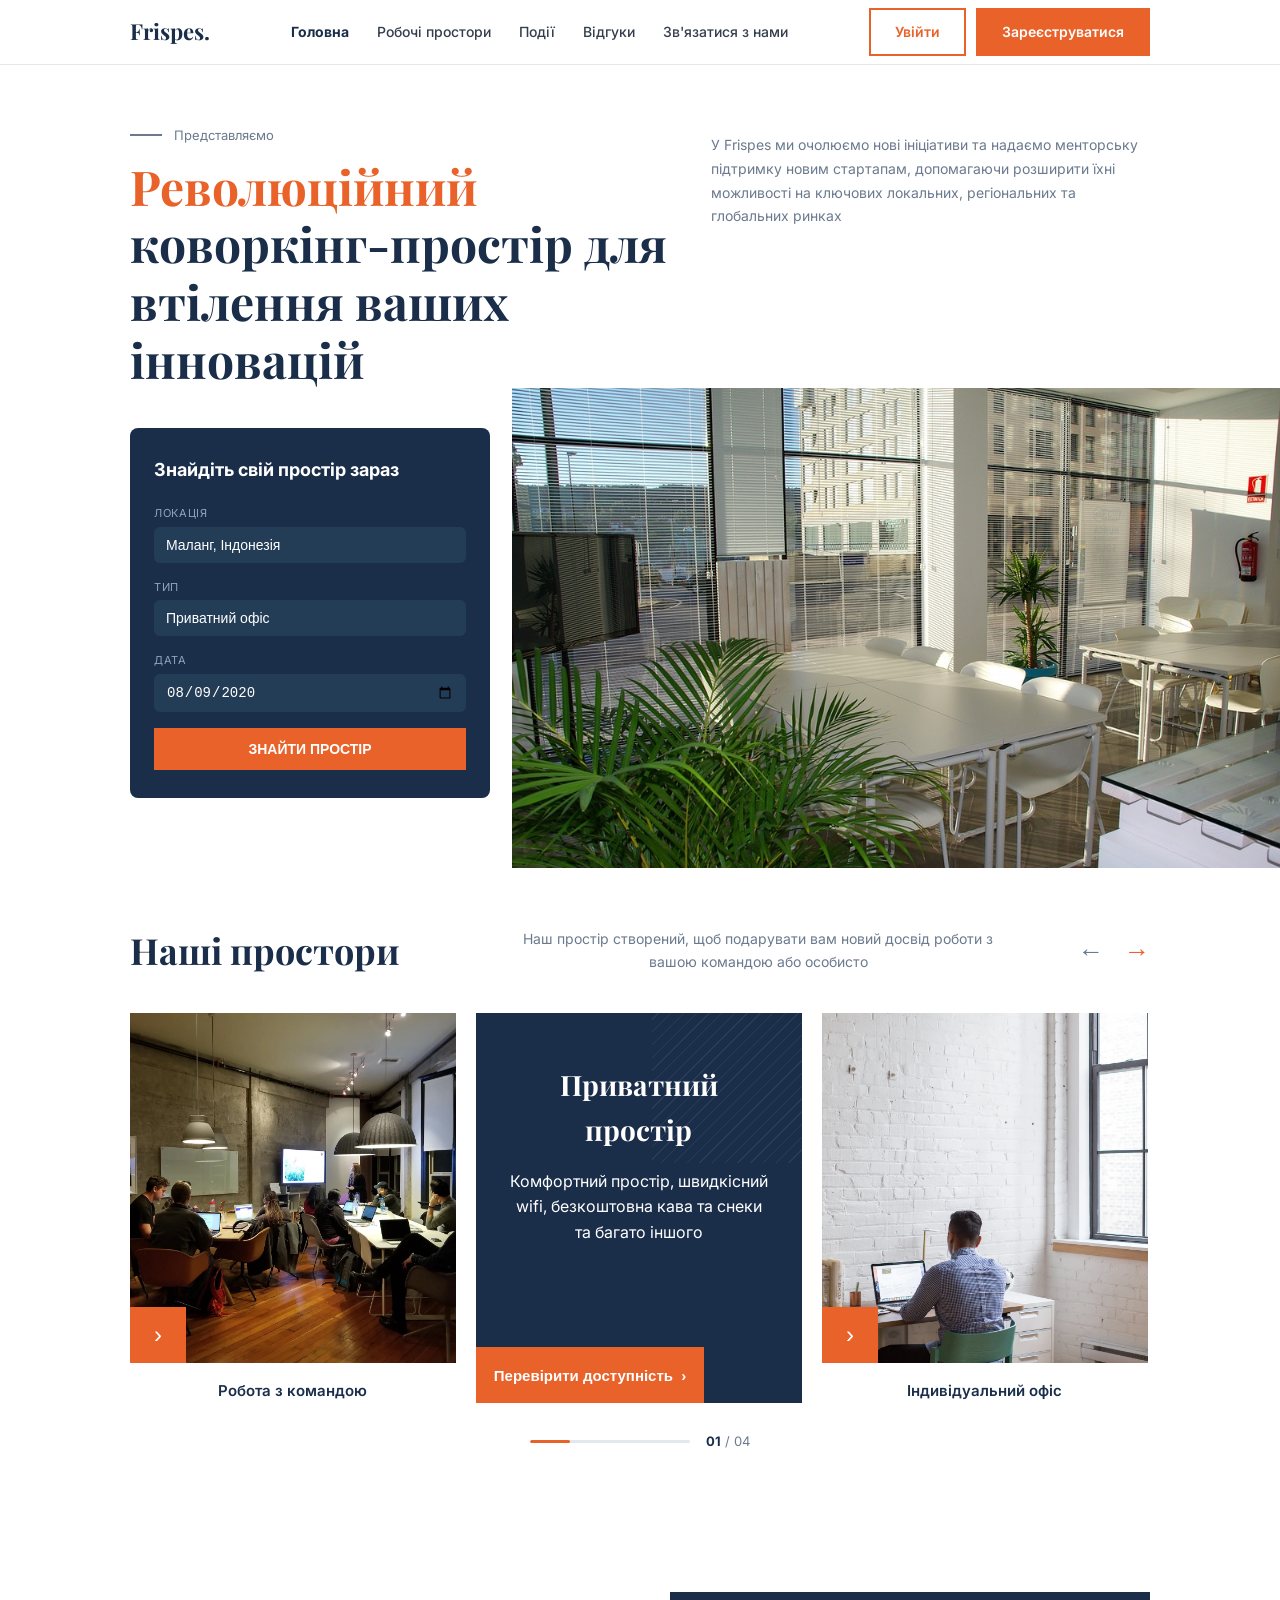
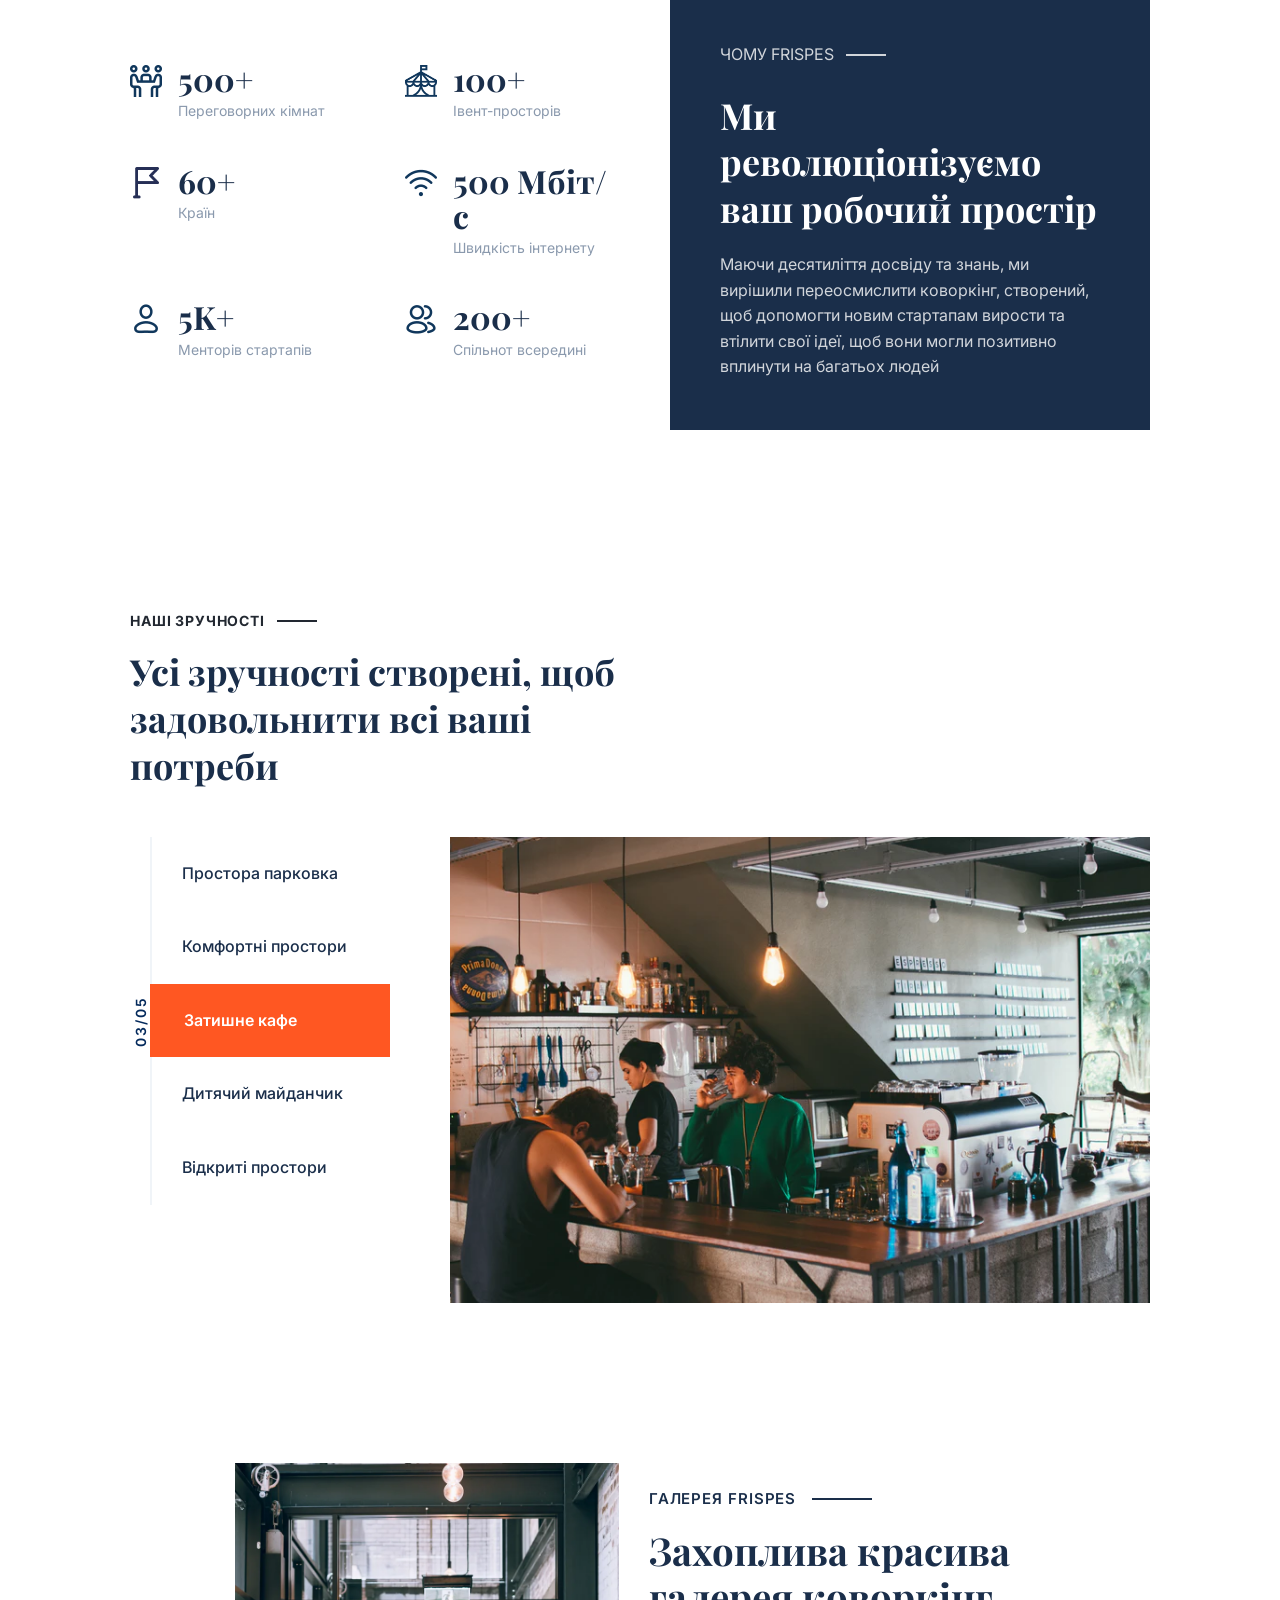
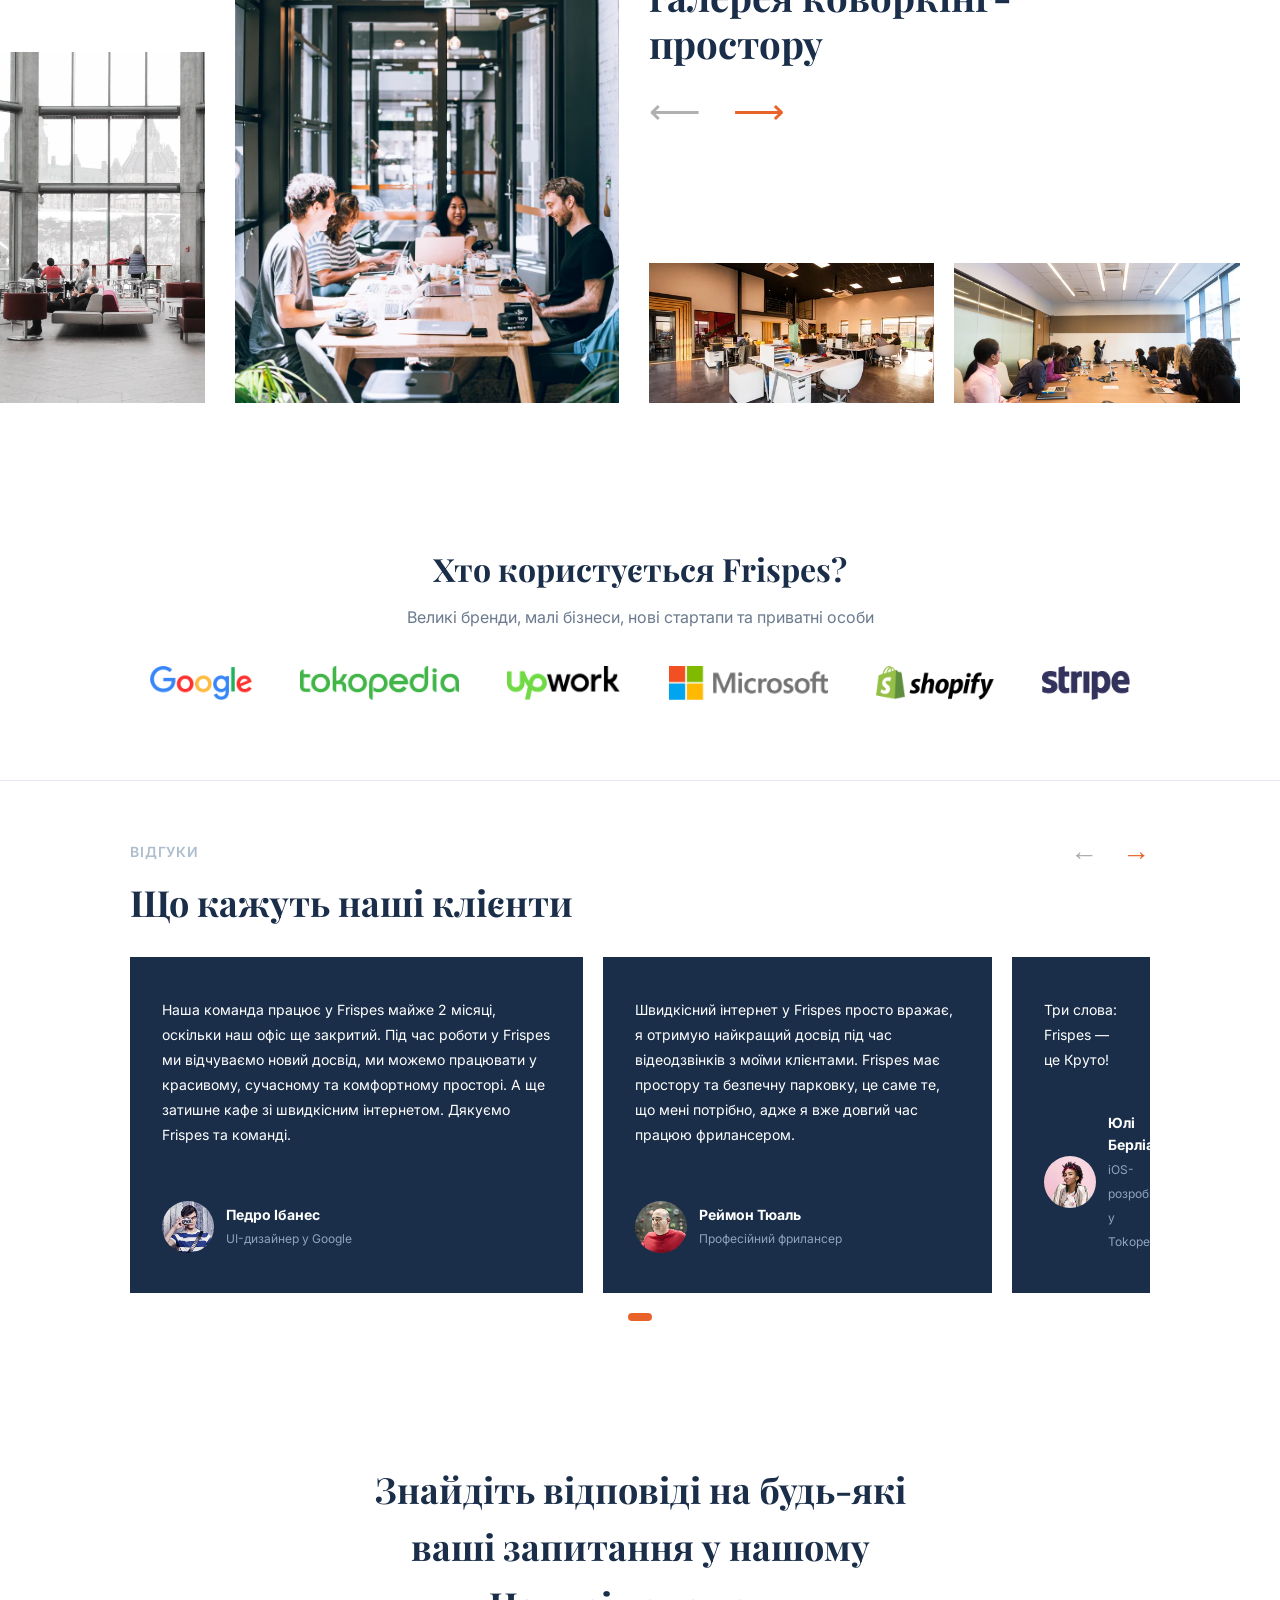
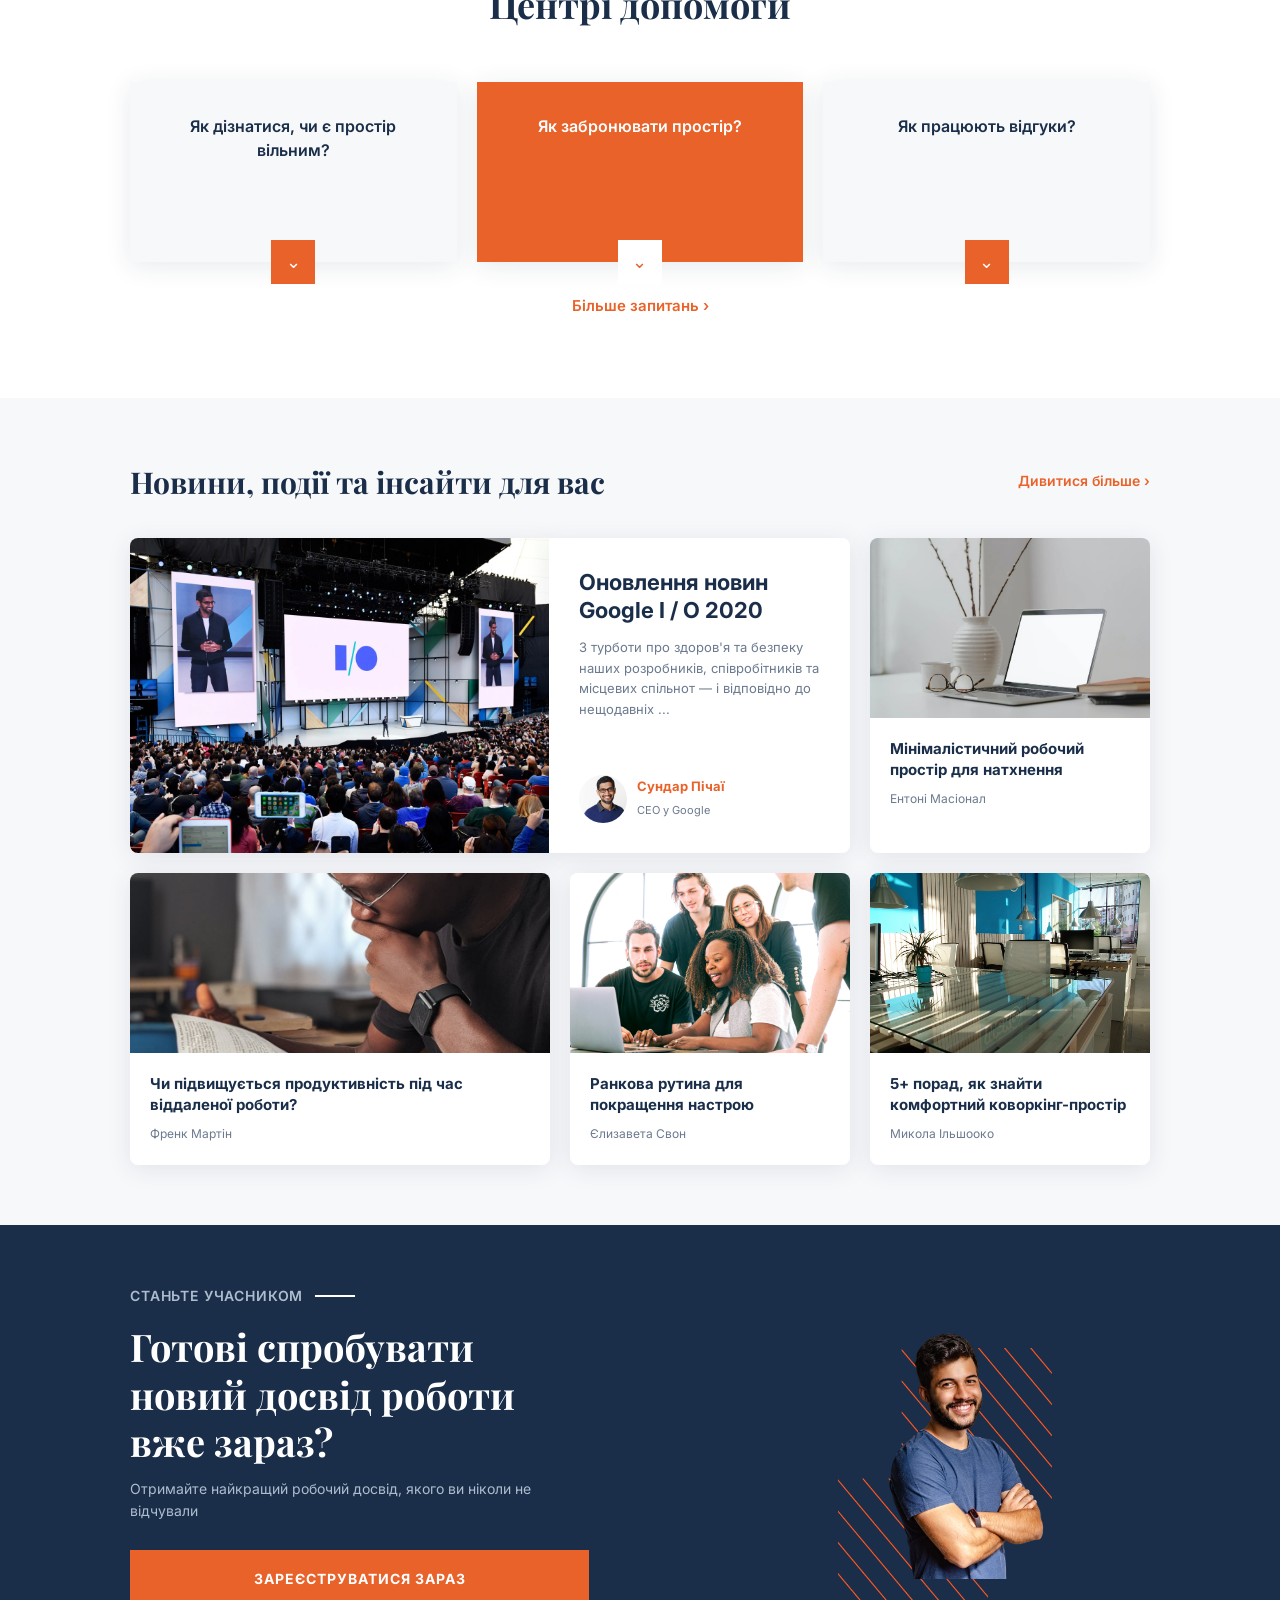
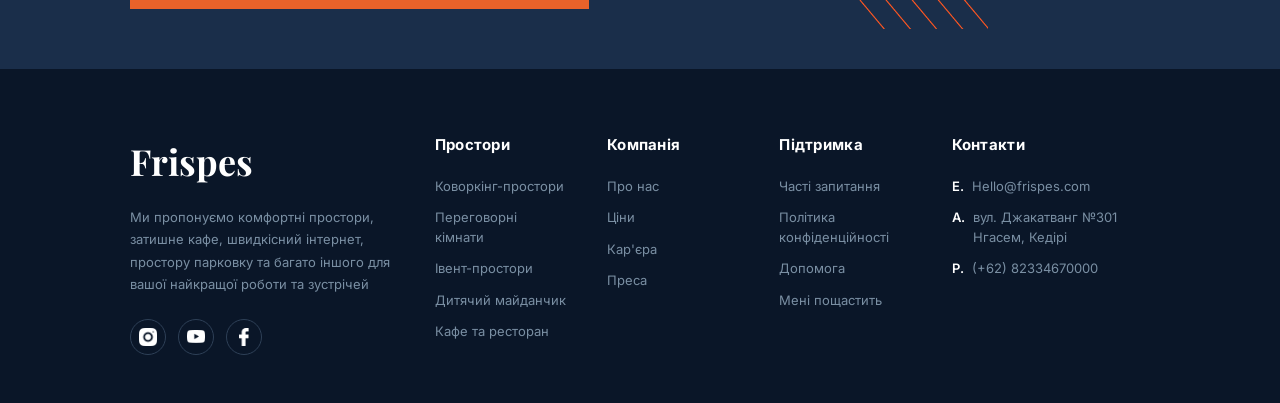
==== commit 192fc15f: "Update index.html" ====
--- a/index.html
+++ b/index.html
@@ -90,7 +90,7 @@
             </div>
             <div class="search__field">
               <label for="search-date">Дата</label>
-              <input id="search-date" type="date" value="2026-15-10" />
+              <input id="search-date" type="date" value="2020-08-09" />
             </div>
             <button class="btn btn--primary btn--full">ЗНАЙТИ ПРОСТІР</button>
           </div>
@@ -146,24 +146,40 @@
 
         <div class="scard scard--img">
           <div class="scard__img-wrap">
-            <img src="images/ourspaceimage3.png" alt="Коворкінг-простір" />
+            <img src="images/immersive1.png" alt="Коворкінг-простір" />
             <button class="scard__arrow">&#8250;</button>
           </div>
           <p class="scard__label">Коворкінг-простір</p>
         </div>
 
-      </div>
-    </div>
-    
-  </div>
-</section>
+        <div class="scard scard--img">
+          <div class="scard__img-wrap">
+            <img src="images/immersive4.png" alt="Переговорна кімната" />
+            <button class="scard__arrow">&#8250;</button>
+          </div>
+          <p class="scard__label">Переговорна кімната</p>
+        </div>
+
+        <div class="scard scard--img">
+          <div class="scard__img-wrap">
+            <img src="images/immersive3.png" alt="Відкритий офіс" />
+            <button class="scard__arrow">&#8250;</button>
+          </div>
+          <p class="scard__label">Відкритий офіс</p>
+        </div>
+
+      </div>
+    </div>
 
     <div class="spaces__footer">
       <div class="spaces__progress">
         <div class="spaces__progress-bar" id="spacesBar"></div>
       </div>
-      <p class="spaces__counter"><strong id="spacesIdx">01</strong> / 04</p>
-    </div>
+      <p class="spaces__counter"><strong id="spacesIdx">01</strong> / <span id="spacesTotal">04</span></p>
+    </div>
+
+  </div>
+</section>
 
     <!-- STATS + WHY FRISPES -->
  <section class="stats-why" id="about">
@@ -488,24 +504,26 @@
         <li>Преса</li>
       </ul>
     </div>
-        <div class="footer__col">
+    <div class="footer__col">
       <h3>Підтримка</h3>
       <ul>
-        <li><a href="contact.html#faq">Часті питання</a></li>
+        <li><a href="contact.html#faq">Часті запитання</a></li>
         <li>Політика конфіденційності</li>
         <li><a href="contact.html#faq">Допомога</a></li>
+        <li><a href="workspace.html" id="luckyLink">Мені пощастить</a></li>
       </ul>
     </div>
     <div class="footer__col">
       <h3>Контакти</h3>
       <ul class="footer__contact">
         <li><span class="contact-label">E.</span> Hello@frispes.com</li>
-        <li><span class="contact-label">A.</span> Jalan Jayakatwang No.301 Ngasem, Kediri</li>
+        <li><span class="contact-label">A.</span> вул. Джакатванг №301 Нгасем, Кедірі</li>
         <li><span class="contact-label">P.</span> (+62) 82334670000</li>
       </ul>
     </div>
   </div>
 </footer>
 
+<script src="script.js"></script>
 </body>
 </html>
